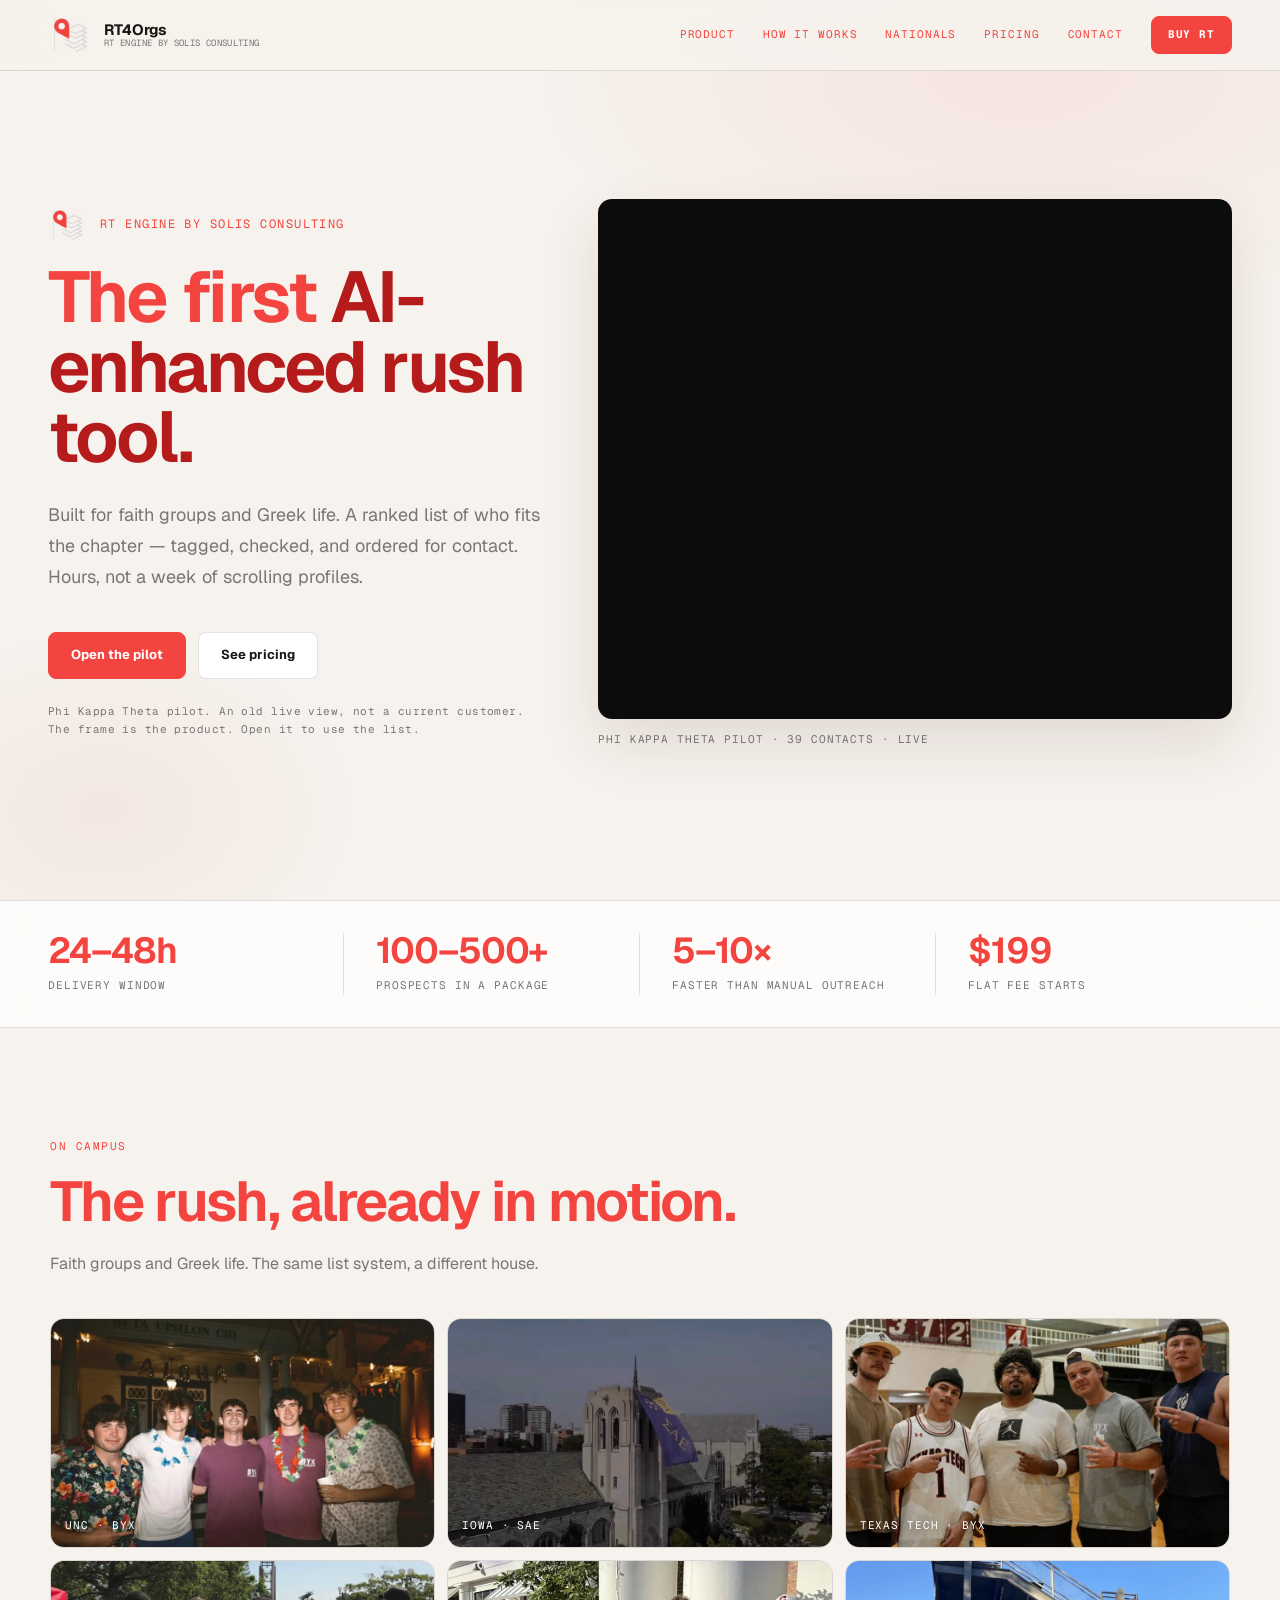
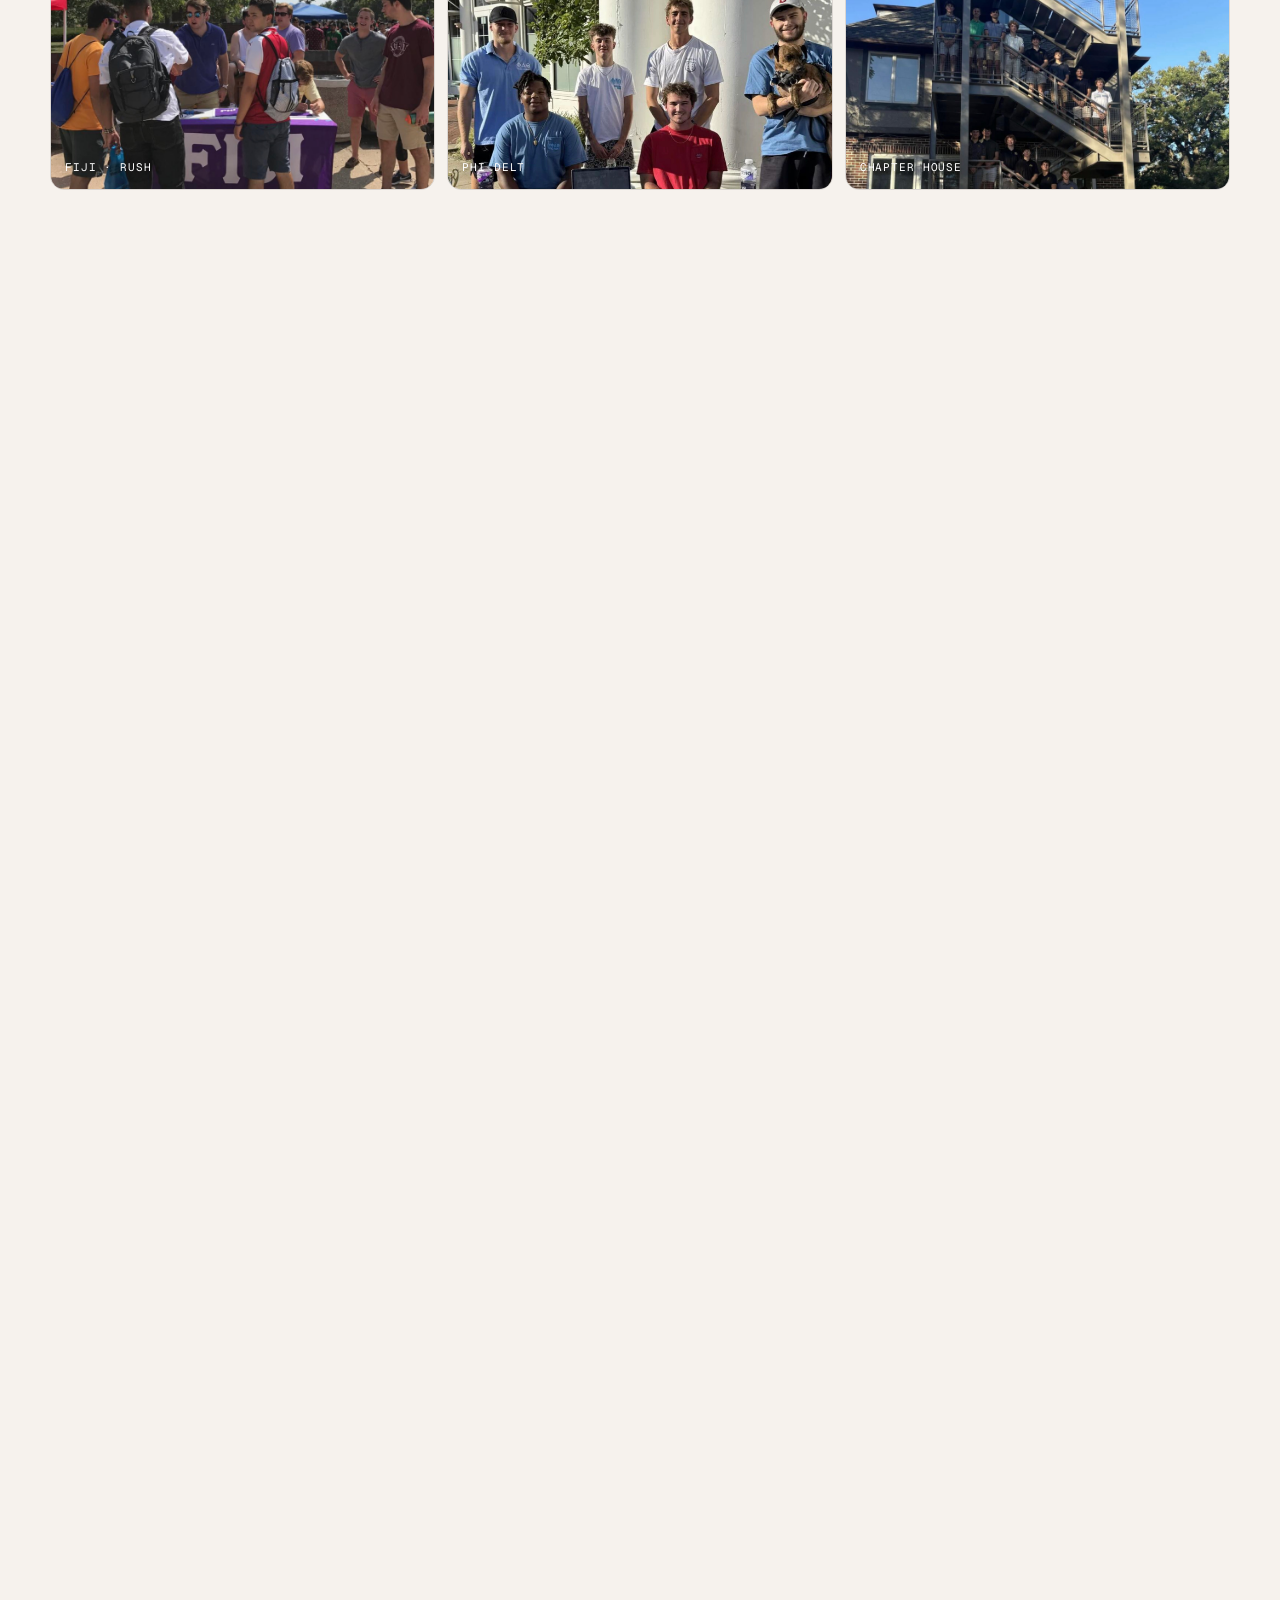
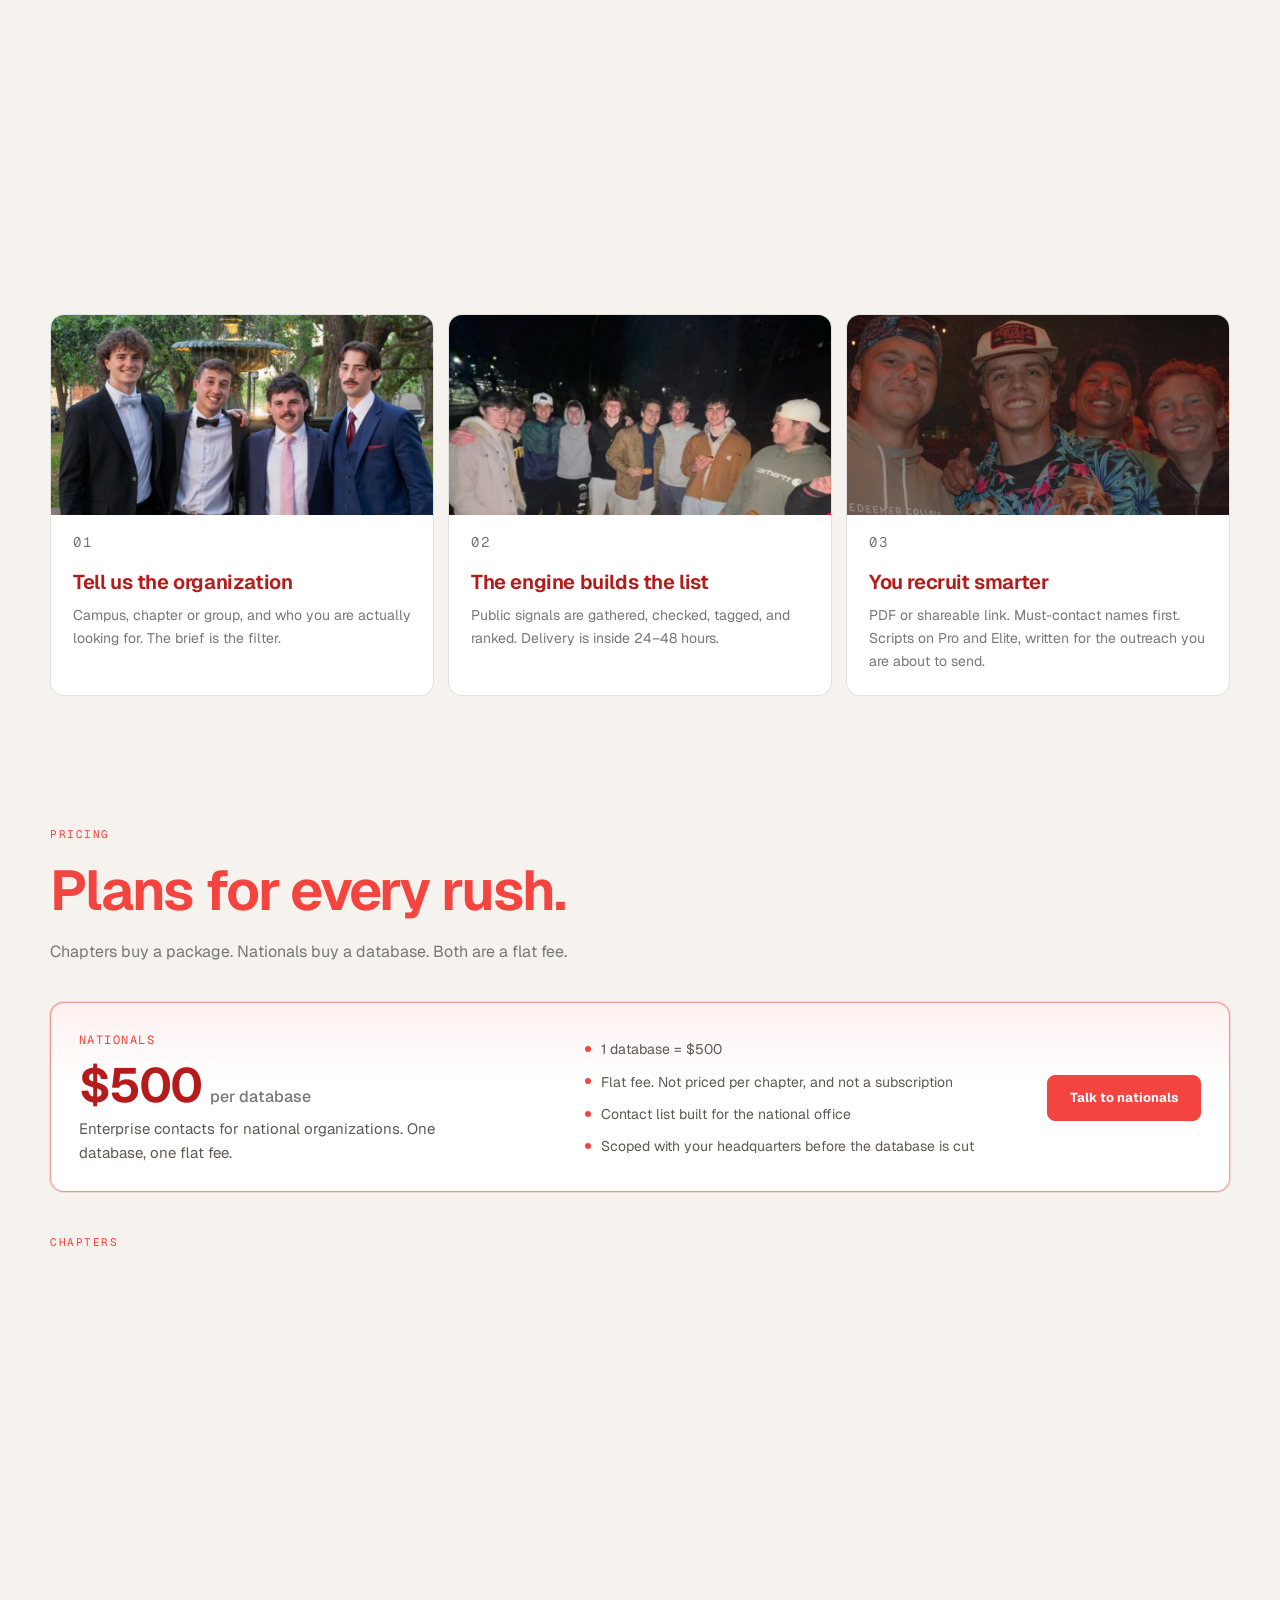
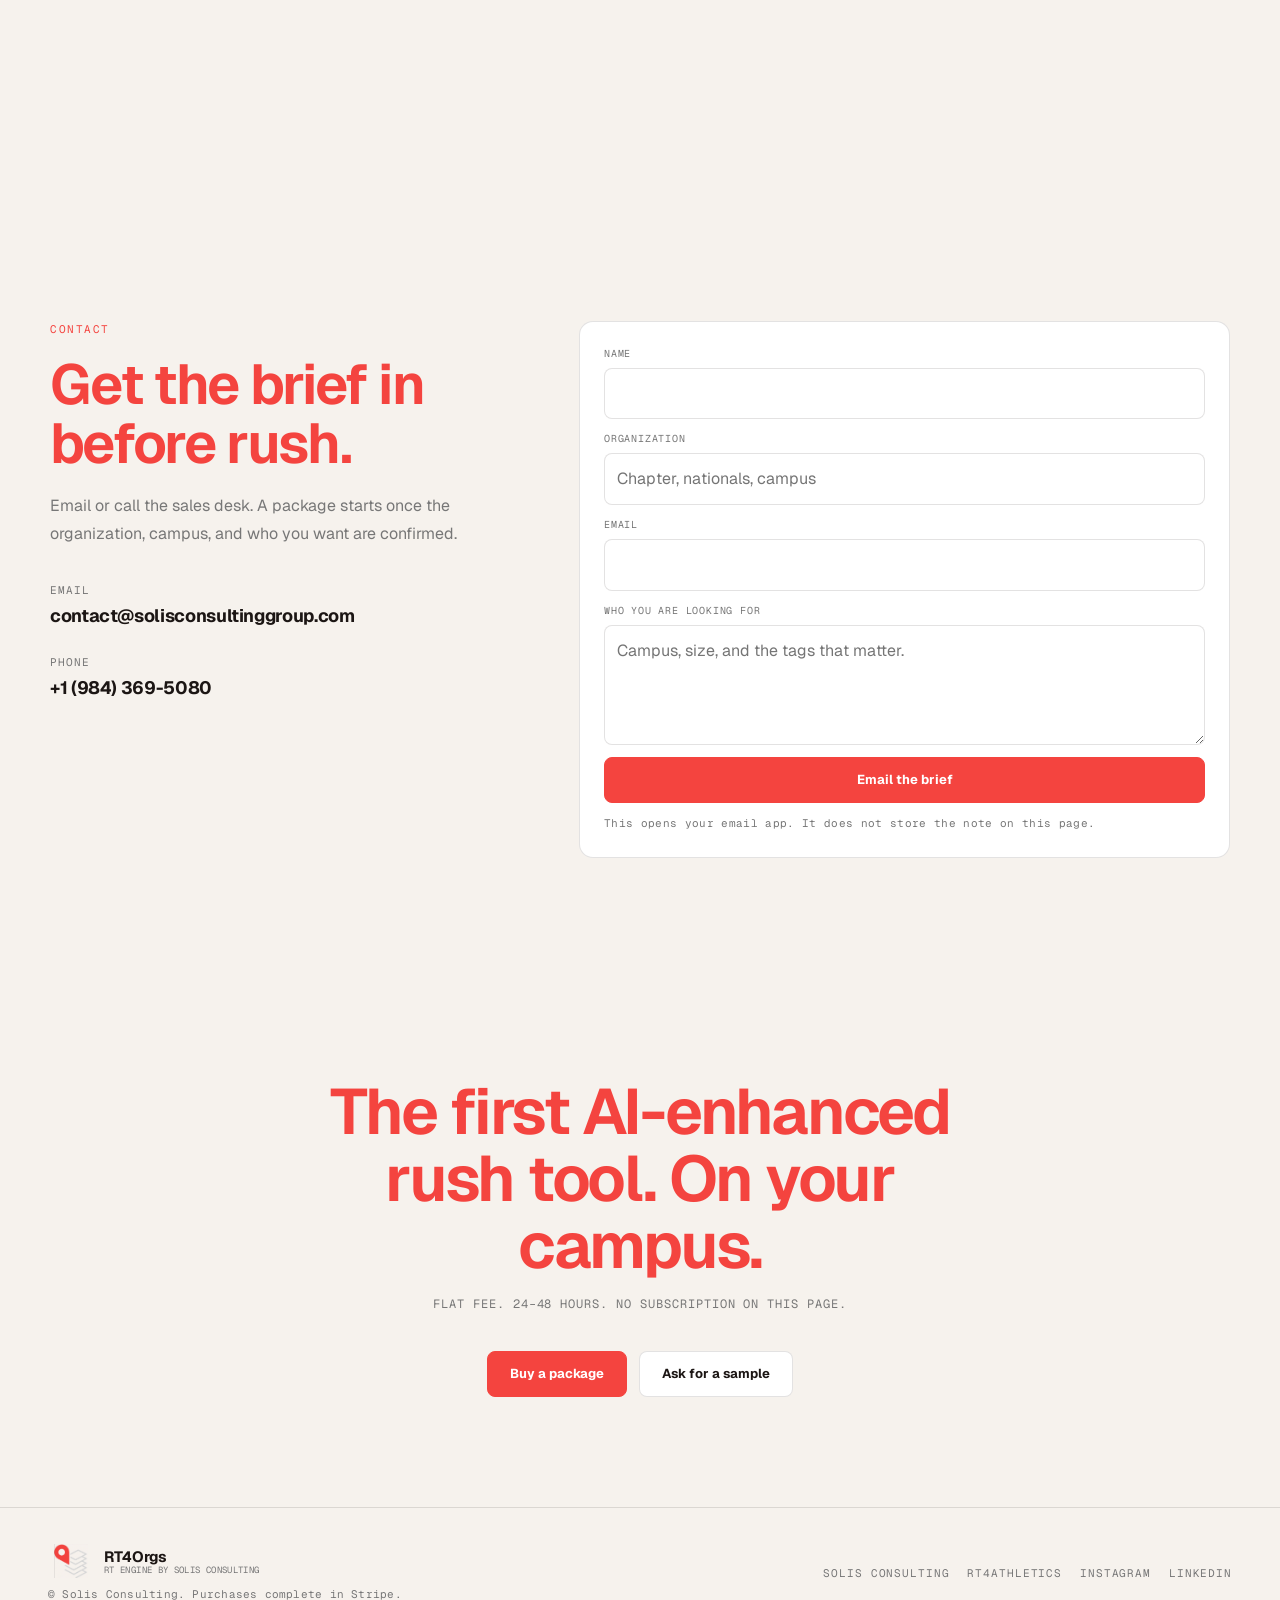
==== index.html @ 04241304 "Publish the RT4Orgs site for GitHub Pages." ====
<!DOCTYPE html>
<html lang="en">
<head>
  <meta charset="utf-8">
  <meta name="viewport" content="width=device-width, initial-scale=1">
  <title>RT4Orgs — The first AI-enhanced rush tool</title>
  <meta name="description" content="RT4Orgs is the first AI-enhanced rush tool. Ranked, tagged prospect lists for faith groups and Greek life, delivered in 24–48 hours.">
  <link rel="icon" href="assets/media/mark.jpg" type="image/jpeg">
  <link rel="preconnect" href="https://fonts.googleapis.com">
  <link rel="preconnect" href="https://fonts.gstatic.com" crossorigin>
  <link href="https://fonts.googleapis.com/css2?family=Geist:wght@400;500;600;700&family=Geist+Mono:wght@400;500;600&display=swap" rel="stylesheet">
  <link rel="stylesheet" href="assets/css/site.css">
</head>
<body>
  <nav class="site-nav">
    <a class="nav-brand" href="#top">
      <img class="nav-mark" src="assets/media/mark.jpg" alt="">
      <span class="nav-wordmark">
        <span class="nav-logo">RT4Orgs</span>
        <span class="nav-byline">RT Engine by Solis Consulting</span>
      </span>
    </a>
    <button class="nav-toggle" type="button" aria-expanded="false" aria-controls="nav-links">Menu</button>
    <div class="nav-links" id="nav-links">
      <a href="#product">Product</a>
      <a href="#how">How it works</a>
      <a href="#nationals">Nationals</a>
      <a href="#pricing">Pricing</a>
      <a href="#contact">Contact</a>
      <a class="nav-cta" href="#pricing">Buy RT</a>
    </div>
  </nav>

  <main id="top">
    <section id="hero">
      <div class="hero-grid">
        <div>
          <p class="hero-eyebrow">
            <img src="assets/media/mark.jpg" alt="">
            RT Engine by Solis Consulting
          </p>
          <h1 class="hero-headline">The first <em>AI-enhanced rush tool.</em></h1>
          <p class="hero-sub">Built for faith groups and Greek life. A ranked list of who fits the chapter — tagged, checked, and ordered for contact. Hours, not a week of scrolling profiles.</p>
          <div class="hero-actions">
            <a class="btn-primary" href="https://recruitecture-api-production.up.railway.app/phi-kappa-theta-pilot">Open the pilot</a>
            <a class="btn-ghost" href="#pricing">See pricing</a>
          </div>
          <p class="hero-note disclaimer">Phi Kappa Theta pilot. An old live view, not a current customer. The frame is the product. Open it to use the list.</p>
        </div>

        <div class="product-live">
          <div class="product-stage" id="product-stage">
            <iframe
              title="Phi Kappa Theta pilot, live product view"
              src="https://recruitecture-api-production.up.railway.app/phi-kappa-theta-pilot"
              loading="lazy"
              tabindex="-1"
            ></iframe>
          </div>
          <p class="product-live-caption">Phi Kappa Theta pilot · 39 contacts · live</p>
        </div>
      </div>
    </section>

    <section class="stats-bar" aria-label="Delivery">
      <div class="stat-item">
        <div class="stat-num">24–48h</div>
        <div class="stat-label">Delivery window</div>
      </div>
      <div class="stat-item">
        <div class="stat-num">100–500+</div>
        <div class="stat-label">Prospects in a package</div>
      </div>
      <div class="stat-item">
        <div class="stat-num">5–10×</div>
        <div class="stat-label">Faster than manual outreach</div>
      </div>
      <div class="stat-item">
        <div class="stat-num">$199</div>
        <div class="stat-label">Flat fee starts</div>
      </div>
    </section>

    <section class="band" id="campuses">
      <div class="band-inner">
        <p class="section-tag reveal">On campus</p>
        <h2 class="section-headline reveal">The rush, already in motion.</h2>
        <p class="section-body reveal">Faith groups and Greek life. The same list system, a different house.</p>
        <div class="photo-grid">
          <figure class="reveal">
            <img src="assets/media/unc-byx.jpg" alt="UNC Brothers Under Christ">
            <figcaption>UNC · BYX</figcaption>
          </figure>
          <figure class="reveal">
            <img src="assets/media/iowa-sae.jpg" alt="SAE flag above a chapter house">
            <figcaption>Iowa · SAE</figcaption>
          </figure>
          <figure class="reveal">
            <img src="assets/media/ttech-byx.jpg" alt="Texas Tech Brothers Under Christ">
            <figcaption>Texas Tech · BYX</figcaption>
          </figure>
          <figure class="reveal">
            <img src="assets/media/fiji-rush.jpg" alt="Fiji recruitment table">
            <figcaption>Fiji · rush</figcaption>
          </figure>
          <figure class="reveal">
            <img src="assets/media/phidelt.jpg" alt="Phi Delta Theta members outside the house">
            <figcaption>Phi Delt</figcaption>
          </figure>
          <figure class="reveal">
            <img src="assets/media/iowa-house.jpg" alt="Members on the chapter house stairs">
            <figcaption>Chapter house</figcaption>
          </figure>
        </div>
      </div>
    </section>

    <section class="band" id="product" style="padding-top:20px">
      <div class="band-inner">
        <p class="section-tag reveal">The list</p>
        <h2 class="section-headline reveal">A decision layer for recruitment.</h2>
        <p class="section-body reveal">RT4Orgs reads a campus the way recruitment actually works: who fits the group, which public signals are real, and who to contact first.</p>

        <div class="concept-grid">
          <article class="concept-card reveal">
            <p class="concept-kicker">01</p>
            <h3>Ranked queue</h3>
            <p>A top 10 must-contact list, ordered for the conversation — not an unsorted export of every name.</p>
          </article>
          <article class="concept-card reveal">
            <p class="concept-kicker">02</p>
            <h3>Tags recruitment uses</h3>
            <p>Faith, athlete, pre-med, influencer, and the interests you actually filter on. The tag is the job of the row.</p>
          </article>
          <article class="concept-card reveal">
            <p class="concept-kicker">03</p>
            <h3>Checked profiles</h3>
            <p>Open student data and public activity, structured and checked before it lands in the package. Verified profiles, not a raw export.</p>
          </article>
          <article class="concept-card reveal">
            <p class="concept-kicker">04</p>
            <h3>Shareable delivery</h3>
            <p>PDF or a link the recruitment team can pass around. The list leaves with the people who will use it.</p>
          </article>
          <article class="concept-card reveal">
            <p class="concept-kicker">05</p>
            <h3>What to say</h3>
            <p>Pro and Elite include outreach scripts next to the names, so the first message is written against the fit — not improvised.</p>
          </article>
          <article class="concept-card reveal">
            <p class="concept-kicker">06</p>
            <h3>Your campus, first</h3>
            <p>Elite adds a top 50 most likely to join and priority data access in your region when the pool is thin.</p>
          </article>
        </div>

        <div class="surface-grid">
          <div class="surface-copy reveal">
            <p class="section-tag">Faith groups</p>
            <h3>Who belongs in the room.</h3>
            <p>Ministry, service, and student faith groups recruit from the same crowded campus as everyone else. The list pulls the people whose public life already matches the group — belief, service, music, leadership — and puts them at the top.</p>
            <p>You still make the invitation. The engine removes the week of searching.</p>
          </div>
          <div class="concept-card reveal">
            <p class="concept-kicker">Package</p>
            <h3>Filtered before it is long.</h3>
            <p>100 or more students, tagged and cut to the interests you named. Christian, athlete, pre-med, influencer — the filters are the brief, not a column you ignore.</p>
          </div>
        </div>

        <div class="surface-grid reverse">
          <div class="surface-copy reveal">
            <p class="section-tag">Greek life</p>
            <h3>PNMs, ranked before rush week.</h3>
            <p>Chapters get a student intelligence package sized to the rush: 100–150, 150–250, or 250–500+ potential new members. The must-contact ten sit on top. Elite adds the top 50 most likely to join.</p>
            <p>Same engine as the rest of RT. A different home: the chapter, not the athletic department.</p>
          </div>
          <div class="concept-card reveal">
            <p class="concept-kicker">Already have names?</p>
            <h3>Bring a CSV.</h3>
            <p>If the chapter already has a list, Copilot can take the file — import, enrich, and move the team to the next action. New campuses start from a package instead.</p>
            <p style="margin-top:16px"><a class="action-contact" href="https://recruitecture-copilot.vercel.app/">Open Copilot</a></p>
          </div>
        </div>
      </div>
    </section>

    <section class="band" id="how" style="padding-top:0">
      <div class="band-inner">
        <p class="section-tag reveal">How a list gets built</p>
        <h2 class="section-headline reveal">Three steps. Then the queue.</h2>
        <p class="section-body reveal">Tell us the organization. The engine builds the list. You recruit from the names at the top.</p>
        <div class="steps">
          <article class="concept-card step-card reveal">
            <img src="assets/media/step-org.jpg" alt="Members dressed for a chapter event">
            <p class="step-num">01</p>
            <h3>Tell us the organization</h3>
            <p>Campus, chapter or group, and who you are actually looking for. The brief is the filter.</p>
          </article>
          <article class="concept-card step-card reveal">
            <img src="assets/media/iowa-bonfire.jpg" alt="Chapter members together at night">
            <p class="step-num">02</p>
            <h3>The engine builds the list</h3>
            <p>Public signals are gathered, checked, tagged, and ranked. Delivery is inside 24–48 hours.</p>
          </article>
          <article class="concept-card step-card reveal">
            <img src="assets/media/step-recruit.jpg" alt="Members out during recruitment">
            <p class="step-num">03</p>
            <h3>You recruit smarter</h3>
            <p>PDF or shareable link. Must-contact names first. Scripts on Pro and Elite, written for the outreach you are about to send.</p>
          </article>
        </div>
      </div>
    </section>

    <section class="band" id="pricing" style="padding-top:20px">
      <div class="band-inner">
        <p class="section-tag reveal">Pricing</p>
        <h2 class="section-headline reveal">Plans for every rush.</h2>
        <p class="section-body reveal">Chapters buy a package. Nationals buy a database. Both are a flat fee.</p>

        <article class="nationals-card reveal" id="nationals">
          <div>
            <p class="price-name">Nationals</p>
            <p class="price-amount">$500 <span>per database</span></p>
            <p class="nationals-lead">Enterprise contacts for national organizations. One database, one flat fee.</p>
          </div>
          <ul>
            <li>1 database = $500</li>
            <li>Flat fee. Not priced per chapter, and not a subscription</li>
            <li>Contact list built for the national office</li>
            <li>Scoped with your headquarters before the database is cut</li>
          </ul>
          <a class="btn-primary" href="mailto:contact@solisconsultinggroup.com?subject=Nationals%20%E2%80%94%201%20database">Talk to nationals</a>
        </article>

        <p class="section-tag reveal" style="margin-top:42px">Chapters</p>
        <div class="price-grid">
          <article class="price-card reveal">
            <p class="price-name">Basic</p>
            <p class="price-amount">$199</p>
            <ul>
              <li>Student intelligence package, 100–150 PNMs</li>
              <li>Top 10 must-contact list, AI-ranked</li>
              <li>Export as PDF or shareable link</li>
            </ul>
            <a class="btn-ghost" href="https://buy.stripe.com/6oU4gzeCnda39JM5EW0Ba0m">Buy Basic — $199</a>
          </article>
          <article class="price-card is-featured reveal">
            <p class="price-name">Pro</p>
            <p class="price-amount">$299</p>
            <ul>
              <li>Student intelligence package, 150–250 PNMs</li>
              <li>Top 10 must-contact list, AI-ranked</li>
              <li>PDF or shareable link</li>
              <li>Outreach messaging scripts</li>
            </ul>
            <a class="btn-primary" href="https://buy.stripe.com/8x214neCn3zt1dg2sK0Ba0n">Buy Pro — $299</a>
          </article>
          <article class="price-card reveal">
            <p class="price-name">Elite</p>
            <p class="price-amount">$499</p>
            <ul>
              <li>Maximum package, 250–500+ PNMs</li>
              <li>Custom top 50 most likely to join</li>
              <li>Priority data access in your region</li>
              <li>Everything in Pro</li>
            </ul>
            <a class="btn-ghost" href="https://buy.stripe.com/4gM00jcufda33lo6J00Ba0o">Buy Elite — $499</a>
          </article>
        </div>
      </div>
    </section>

    <section class="band" id="contact">
      <div class="band-inner contact-grid">
        <div class="reveal">
          <p class="section-tag">Contact</p>
          <h2 class="section-headline">Get the brief in before rush.</h2>
          <p class="section-body">Email or call the sales desk. A package starts once the organization, campus, and who you want are confirmed.</p>
          <div class="contact-list">
            <a href="mailto:contact@solisconsultinggroup.com">
              <span>Email</span>
              <strong>contact@solisconsultinggroup.com</strong>
            </a>
            <a href="tel:+19843695080">
              <span>Phone</span>
              <strong>+1 (984) 369-5080</strong>
            </a>
          </div>
        </div>
        <form class="contact-form reveal" id="contact-form">
          <label class="field">
            <span>Name</span>
            <input name="name" required autocomplete="name">
          </label>
          <label class="field">
            <span>Organization</span>
            <input name="org" required placeholder="Chapter, nationals, campus">
          </label>
          <label class="field">
            <span>Email</span>
            <input name="email" type="email" required autocomplete="email">
          </label>
          <label class="field">
            <span>Who you are looking for</span>
            <textarea name="message" required placeholder="Campus, size, and the tags that matter."></textarea>
          </label>
          <button class="btn-primary" type="submit">Email the brief</button>
          <p class="form-note">This opens your email app. It does not store the note on this page.</p>
        </form>
      </div>
    </section>

    <section class="band" id="cta">
      <div class="band-inner">
        <h2 class="cta-headline reveal">The first AI-enhanced rush tool. On your campus.</h2>
        <p class="cta-sub reveal">Flat fee. 24–48 hours. No subscription on this page.</p>
        <div class="cta-actions reveal">
          <a class="btn-primary" href="#pricing">Buy a package</a>
          <a class="btn-ghost" href="#contact">Ask for a sample</a>
        </div>
      </div>
    </section>
  </main>

  <footer class="site-footer">
    <div class="footer-left">
      <a class="footer-logo" href="#top">
        <img class="nav-mark" src="assets/media/mark.jpg" alt="">
        <span class="footer-wordmark">
          <span class="footer-logo-name">RT4Orgs</span>
          <span class="footer-byline">RT Engine by Solis Consulting</span>
        </span>
      </a>
      <p class="footer-legal">© Solis Consulting. Purchases complete in Stripe.</p>
    </div>
    <div class="footer-links">
      <a href="https://solisconsultinggroup.com/">Solis Consulting</a>
      <a href="https://rt4athletics.com/">RT4Athletics</a>
      <a href="https://www.instagram.com/solisconsulting/">Instagram</a>
      <a href="https://www.linkedin.com/company/solis-consulting-us/">LinkedIn</a>
    </div>
  </footer>

  <script src="assets/js/site.js"></script>
</body>
</html>
---- assets/css/site.css ----
:root {
  --font: "Geist", system-ui, sans-serif;
  --mono: "Geist Mono", ui-monospace, monospace;
  --bg: #f6f2ed;
  --panel: rgba(255, 255, 255, 0.72);
  --panel-data: #ffffff;
  --panel-solid: #ffffff;
  --border: rgba(28, 22, 20, 0.12);
  --border-strong: rgba(28, 22, 20, 0.22);
  --text: #5e5854;
  --bright: #1c1614;
  --muted: #777777;
  --accent: #f4443f;
  --accent-deep: #b51b1b;
  --accent-soft: rgba(244, 68, 63, 0.12);
  --radius: 14px;
  --glass-shell: blur(22px) saturate(1.4);
}

*,
*::before,
*::after {
  margin: 0;
  padding: 0;
  box-sizing: border-box;
}

html {
  scroll-behavior: smooth;
}

body {
  background: var(--bg);
  color: var(--text);
  font-family: var(--font);
  font-weight: 400;
  font-size: 16px;
  line-height: 1.6;
  overflow-x: hidden;
  min-height: 100%;
}

body::before {
  content: "";
  position: fixed;
  inset: 0;
  z-index: -1;
  pointer-events: none;
  background:
    radial-gradient(ellipse 70% 50% at 80% 8%, rgba(244, 68, 63, 0.08) 0%, transparent 55%),
    radial-gradient(ellipse 40% 40% at 8% 90%, rgba(181, 27, 27, 0.05) 0%, transparent 50%),
    var(--bg);
}

img {
  max-width: 100%;
  display: block;
}

a {
  color: inherit;
}

button,
input,
textarea {
  font: inherit;
}

nav.site-nav {
  position: fixed;
  top: 0;
  left: 0;
  right: 0;
  z-index: 100;
  display: flex;
  align-items: center;
  justify-content: space-between;
  padding: 16px 48px;
  border-bottom: 1px solid var(--border);
  background: rgba(246, 242, 237, 0.9);
  backdrop-filter: var(--glass-shell);
}

.nav-brand {
  display: flex;
  align-items: center;
  gap: 10px;
  text-decoration: none;
  min-width: 0;
}

.nav-mark {
  width: 46px;
  height: 34px;
  flex: 0 0 46px;
  object-fit: contain;
}

.nav-wordmark,
.footer-wordmark {
  display: flex;
  flex-direction: column;
  line-height: 1.15;
}

.nav-logo,
.footer-logo-name {
  font-size: 15px;
  font-weight: 700;
  letter-spacing: -0.02em;
  color: var(--bright);
}

.nav-byline,
.footer-byline {
  font-family: var(--mono);
  font-size: 9px;
  letter-spacing: 0.04em;
  text-transform: uppercase;
  color: var(--muted);
  white-space: nowrap;
}

.nav-links {
  display: flex;
  gap: 28px;
  align-items: center;
}

.nav-links a {
  font-family: var(--mono);
  font-size: 11px;
  letter-spacing: 0.08em;
  text-transform: uppercase;
  color: var(--accent);
  text-decoration: none;
  transition: color 0.2s;
}

.nav-links a:hover,
.nav-links a[aria-current="true"] {
  color: var(--accent-deep);
}

.nav-links a.nav-cta,
.nav-links a.nav-cta:hover {
  color: #ffffff;
}

.nav-cta,
.btn-primary,
.btn-ghost {
  font-family: var(--font);
  font-size: 13px;
  font-weight: 700;
  text-decoration: none;
  display: inline-block;
  border-radius: 8px;
  transition: background 0.2s, border-color 0.2s, color 0.2s;
  cursor: pointer;
}

.nav-cta,
.btn-primary {
  color: #ffffff;
  background: var(--accent);
  border: 1px solid var(--accent);
  box-shadow: none;
  padding: 9px 16px;
}

.btn-primary {
  padding: 12px 22px;
}

.nav-cta:hover,
.btn-primary:hover {
  background: #e23b36;
}

.btn-ghost {
  color: var(--bright);
  background: #ffffff;
  border: 1px solid var(--border);
  padding: 12px 22px;
}

.btn-ghost:hover {
  border-color: var(--border-strong);
  color: var(--bright);
}

.nav-toggle {
  display: none;
  background: transparent;
  border: 1px solid var(--border);
  color: var(--bright);
  font-family: var(--mono);
  font-size: 10px;
  letter-spacing: 0.08em;
  text-transform: uppercase;
  padding: 8px 12px;
  border-radius: 8px;
  cursor: pointer;
}

.section-tag {
  font-family: var(--mono);
  font-size: 11px;
  letter-spacing: 0.14em;
  text-transform: uppercase;
  color: var(--accent);
  margin-bottom: 18px;
}

.section-headline {
  font-size: clamp(36px, 5vw, 56px);
  font-weight: 650;
  line-height: 1.05;
  letter-spacing: -0.03em;
  color: var(--accent);
  margin-bottom: 18px;
  max-width: 720px;
}

.section-body {
  font-size: 16px;
  color: var(--muted);
  line-height: 1.75;
  max-width: 560px;
}

.disclaimer {
  font-family: var(--mono);
  font-size: 11px;
  letter-spacing: 0.04em;
  color: var(--muted);
  line-height: 1.6;
}

#hero {
  min-height: 100vh;
  display: flex;
  align-items: center;
  padding: 120px 48px 72px;
  position: relative;
  overflow: hidden;
}

.hero-grid {
  display: grid;
  grid-template-columns: minmax(280px, 0.92fr) minmax(340px, 1.18fr);
  gap: 56px;
  align-items: center;
  width: 100%;
  max-width: 1280px;
  margin: 0 auto;
}

.hero-eyebrow {
  display: flex;
  align-items: center;
  gap: 12px;
  font-family: var(--mono);
  font-size: 12px;
  letter-spacing: 0.12em;
  text-transform: uppercase;
  color: var(--accent);
  margin-bottom: 22px;
}

.hero-eyebrow img {
  width: 40px;
  height: 30px;
  object-fit: contain;
}

.hero-headline {
  font-size: clamp(46px, 5.6vw, 76px);
  font-weight: 650;
  line-height: 0.98;
  letter-spacing: -0.035em;
  color: var(--accent);
}

.hero-headline em {
  font-style: normal;
  color: var(--accent-deep);
}

.hero-sub {
  font-size: 18px;
  color: var(--muted);
  max-width: 520px;
  margin-top: 28px;
  line-height: 1.7;
}

.hero-actions {
  display: flex;
  gap: 12px;
  align-items: center;
  flex-wrap: wrap;
  margin-top: 40px;
}

.hero-note {
  margin-top: 24px;
  max-width: 520px;
}

.product-live {
  min-width: 0;
}

.product-stage {
  position: relative;
  height: 520px;
  overflow: hidden;
  border-radius: var(--radius);
  border: 1px solid var(--border);
  background: #0c0c0c;
  box-shadow: 0 24px 60px rgba(80, 40, 30, 0.12);
}

.product-stage iframe {
  position: absolute;
  top: 0;
  left: 0;
  width: 1280px;
  height: 980px;
  border: 0;
  background: #0c0c0c;
  transform-origin: 0 0;
  pointer-events: none;
}

.product-live-caption {
  margin-top: 12px;
  font-family: var(--mono);
  font-size: 11px;
  letter-spacing: 0.08em;
  text-transform: uppercase;
  color: var(--muted);
}

.hero-carousel-frame {
  position: relative;
  width: 100%;
  min-height: 420px;
  background: var(--panel-data);
  border: 1px solid var(--border);
  border-radius: var(--radius);
  overflow: hidden;
  backdrop-filter: blur(12px) saturate(1.2);
  box-shadow: 0 24px 60px rgba(80, 40, 30, 0.08);
}

.hero-carousel-slide {
  position: absolute;
  inset: 0;
  opacity: 0;
  transition: opacity 0.55s ease;
  pointer-events: none;
  display: flex;
  flex-direction: column;
}

.hero-carousel-slide.is-active {
  opacity: 1;
  z-index: 1;
  pointer-events: auto;
}

.hero-carousel-slide img {
  position: absolute;
  inset: 0;
  width: 100%;
  height: 100%;
  object-fit: cover;
}

.hero-carousel-caption {
  margin-top: auto;
  padding: 12px 16px;
  font-family: var(--mono);
  font-size: 11px;
  letter-spacing: 0.06em;
  text-transform: uppercase;
  position: absolute;
  left: 0;
  right: 0;
  bottom: 0;
  z-index: 1;
  margin: 0;
  color: #ffffff;
  background: linear-gradient(180deg, transparent, rgba(28, 16, 12, 0.78));
}

.hero-carousel-dots {
  display: flex;
  justify-content: center;
  gap: 8px;
  margin-top: 14px;
}

.hero-carousel-dots button {
  width: 7px;
  height: 7px;
  padding: 0;
  border: 0;
  border-radius: 999px;
  background: rgba(28, 22, 20, 0.18);
  cursor: pointer;
}

.hero-carousel-dots button.is-active {
  width: 22px;
  background: var(--accent);
}

.list-chrome {
  display: flex;
  align-items: center;
  justify-content: space-between;
  gap: 12px;
  padding: 14px 16px;
  border-bottom: 1px solid var(--border);
}

.list-chrome-title {
  display: flex;
  flex-direction: column;
  gap: 2px;
}

.list-chrome-title strong {
  color: var(--bright);
  font-size: 13px;
  letter-spacing: -0.02em;
}

.list-chrome-title span,
.list-meta {
  font-family: var(--mono);
  font-size: 10px;
  letter-spacing: 0.08em;
  text-transform: uppercase;
  color: var(--muted);
}

.pill {
  font-family: var(--mono);
  font-size: 10px;
  letter-spacing: 0.08em;
  text-transform: uppercase;
  color: var(--accent);
  border: 1px solid rgba(244, 68, 63, 0.35);
  background: var(--accent-soft);
  border-radius: 999px;
  padding: 4px 8px;
}

.prospect-table {
  width: 100%;
  border-collapse: collapse;
}

.prospect-table th {
  text-align: left;
  font-family: var(--mono);
  font-size: 10px;
  letter-spacing: 0.08em;
  text-transform: uppercase;
  color: var(--muted);
  font-weight: 500;
  padding: 10px 16px;
  border-bottom: 1px solid var(--border);
}

.prospect-table td {
  padding: 11px 16px;
  border-bottom: 1px solid rgba(28, 22, 20, 0.08);
  font-size: 13px;
  color: var(--text);
  vertical-align: middle;
}

.prospect-table tr:last-child td {
  border-bottom: 0;
}

.name-cell {
  color: var(--bright);
  font-weight: 600;
}

.tags {
  display: flex;
  flex-wrap: wrap;
  gap: 6px;
}

.tag {
  font-family: var(--mono);
  font-size: 10px;
  letter-spacing: 0.04em;
  text-transform: uppercase;
  color: var(--text);
  background: #f6f2ed;
  border: 1px solid var(--border);
  border-radius: 999px;
  padding: 2px 7px;
}

.fit {
  display: flex;
  align-items: center;
  gap: 8px;
  min-width: 92px;
}

.fit-bar {
  width: 54px;
  height: 4px;
  border-radius: 99px;
  background: rgba(28, 22, 20, 0.1);
  overflow: hidden;
}

.fit-bar span {
  display: block;
  height: 100%;
  background: var(--accent);
}

.action-contact {
  color: var(--accent);
  font-family: var(--mono);
  font-size: 10px;
  letter-spacing: 0.08em;
  text-transform: uppercase;
}

.action-review {
  color: var(--muted);
  font-family: var(--mono);
  font-size: 10px;
  letter-spacing: 0.08em;
  text-transform: uppercase;
}

.filter-layout {
  display: grid;
  grid-template-columns: 148px 1fr;
  min-height: 0;
  flex: 1;
}

.filter-side {
  border-right: 1px solid var(--border);
  padding: 14px 12px;
  display: flex;
  flex-direction: column;
  gap: 8px;
}

.filter-side p {
  font-family: var(--mono);
  font-size: 10px;
  letter-spacing: 0.1em;
  text-transform: uppercase;
  color: var(--muted);
  margin-bottom: 4px;
}

.filter-side button {
  text-align: left;
  background: transparent;
  border: 1px solid transparent;
  color: var(--text);
  border-radius: 8px;
  padding: 7px 8px;
  font-size: 13px;
  cursor: default;
}

.filter-side button.is-on {
  border-color: rgba(244, 68, 63, 0.45);
  background: var(--accent-soft);
  color: var(--bright);
}

.queue-list {
  padding: 8px 0 48px;
}

.queue-row {
  display: grid;
  grid-template-columns: 28px 1fr auto;
  gap: 10px;
  align-items: center;
  padding: 10px 16px;
  border-bottom: 1px solid rgba(28, 22, 20, 0.08);
}

.queue-rank {
  font-family: var(--mono);
  font-size: 11px;
  color: var(--accent);
}

.queue-row strong {
  display: block;
  color: var(--bright);
  font-size: 13px;
  font-weight: 600;
}

.queue-row span {
  font-size: 12px;
  color: var(--muted);
}

.stats-bar {
  border-top: 1px solid var(--border);
  border-bottom: 1px solid var(--border);
  background: var(--panel);
  backdrop-filter: blur(16px) saturate(1.3);
  padding: 32px 48px;
  display: grid;
  grid-template-columns: repeat(4, 1fr);
}

.stat-item {
  padding: 0 32px;
  border-right: 1px solid var(--border);
}

.stat-item:first-child {
  padding-left: 0;
}

.stat-item:last-child {
  border-right: none;
}

.stat-num {
  font-size: 36px;
  font-weight: 650;
  color: var(--accent);
  letter-spacing: -0.03em;
  line-height: 1;
}

.stat-label {
  font-family: var(--mono);
  font-size: 11px;
  letter-spacing: 0.08em;
  text-transform: uppercase;
  color: var(--muted);
  margin-top: 8px;
}

.band {
  padding: 110px 48px;
}

.band-inner {
  max-width: 1180px;
  margin: 0 auto;
}

.concept-grid,
.surface-grid,
.steps,
.price-grid,
.contact-grid {
  display: grid;
  gap: 14px;
  margin-top: 48px;
}

.concept-grid {
  grid-template-columns: repeat(3, 1fr);
}

.surface-grid {
  grid-template-columns: 1.15fr 0.85fr;
  gap: 48px;
  align-items: center;
  margin-top: 64px;
}

.surface-grid + .surface-grid {
  margin-top: 88px;
}

.surface-grid.reverse {
  grid-template-columns: 0.85fr 1.15fr;
}

.surface-grid.reverse .surface-copy {
  order: 2;
}

.concept-card {
  background: var(--panel-data);
  border: 1px solid var(--border);
  border-radius: var(--radius);
  padding: 28px 26px;
  backdrop-filter: blur(12px) saturate(1.2);
}

.concept-kicker {
  font-family: var(--mono);
  font-size: 11px;
  letter-spacing: 0.1em;
  text-transform: uppercase;
  color: var(--accent);
  margin-bottom: 12px;
}

.concept-card h3,
.surface-copy h3 {
  font-weight: 650;
  letter-spacing: -0.02em;
  color: var(--bright);
  line-height: 1.2;
}

.concept-card h3 {
  font-size: 20px;
  margin-bottom: 10px;
  color: var(--accent-deep);
}

.concept-card p,
.surface-copy p {
  font-size: 14px;
  color: var(--muted);
  line-height: 1.65;
}

.surface-copy h3 {
  font-size: 32px;
  letter-spacing: -0.03em;
  margin: 8px 0 14px;
  color: var(--accent);
}

.surface-copy p + p {
  margin-top: 12px;
}

.steps {
  grid-template-columns: repeat(3, 1fr);
  gap: 14px;
}

.step-card {
  padding: 0 0 22px;
  overflow: hidden;
}

.step-card img {
  width: 100%;
  height: 200px;
  object-fit: cover;
  object-position: center 20%;
  margin-bottom: 16px;
}

.step-card .step-num,
.step-card h3,
.step-card p:last-child {
  padding-left: 22px;
  padding-right: 22px;
}

.photo-grid {
  display: grid;
  grid-template-columns: repeat(3, 1fr);
  grid-auto-rows: 230px;
  gap: 12px;
  margin-top: 40px;
}

.photo-grid figure {
  position: relative;
  margin: 0;
  border-radius: var(--radius);
  overflow: hidden;
  border: 1px solid var(--border);
}

.photo-grid img {
  width: 100%;
  height: 100%;
  object-fit: cover;
}

.photo-grid figcaption {
  position: absolute;
  left: 14px;
  bottom: 12px;
  font-family: var(--mono);
  font-size: 11px;
  letter-spacing: 0.08em;
  text-transform: uppercase;
  color: #ffffff;
  text-shadow: 0 1px 10px rgba(0, 0, 0, 0.55);
}

.step-num {
  font-family: var(--mono);
  font-size: 12px;
  letter-spacing: 0.12em;
  color: var(--accent);
  margin-bottom: 16px;
}

.price-grid {
  grid-template-columns: repeat(3, 1fr);
  align-items: stretch;
}

.nationals-card {
  margin-top: 36px;
  display: grid;
  grid-template-columns: 1.1fr 1fr auto;
  gap: 28px;
  align-items: center;
  background:
    linear-gradient(180deg, rgba(244, 68, 63, 0.08), transparent 42%),
    #ffffff;
  border: 1px solid rgba(244, 68, 63, 0.55);
  box-shadow: 0 0 0 1px rgba(244, 68, 63, 0.16);
  border-radius: var(--radius);
  padding: 28px 28px 26px;
}

.nationals-lead {
  color: var(--text);
  font-size: 15px;
  line-height: 1.6;
  max-width: 420px;
  margin-top: 8px;
}

.nationals-card ul {
  list-style: none;
  display: flex;
  flex-direction: column;
  gap: 10px;
}

.nationals-card li {
  font-size: 14px;
  color: var(--text);
  padding-left: 16px;
  position: relative;
}

.nationals-card li::before {
  content: "";
  width: 6px;
  height: 6px;
  border-radius: 99px;
  background: var(--accent);
  position: absolute;
  left: 0;
  top: 0.55em;
}

.nationals-card .btn-primary {
  text-align: center;
  white-space: nowrap;
}

.price-card {
  background: var(--panel-data);
  border: 1px solid var(--border);
  border-radius: var(--radius);
  padding: 28px 26px 24px;
  display: flex;
  flex-direction: column;
  min-height: 100%;
}

.price-card.is-featured {
  border-color: rgba(244, 68, 63, 0.55);
  box-shadow: 0 0 0 1px rgba(244, 68, 63, 0.16);
  background:
    linear-gradient(180deg, rgba(244, 68, 63, 0.08), transparent 32%),
    var(--panel-data);
}

.price-name {
  font-family: var(--mono);
  font-size: 12px;
  letter-spacing: 0.12em;
  text-transform: uppercase;
  color: var(--accent);
}

.price-amount {
  font-size: 48px;
  font-weight: 650;
  letter-spacing: -0.04em;
  color: var(--accent-deep);
  margin: 10px 0 6px;
  line-height: 1;
}

.price-amount span {
  font-size: 16px;
  letter-spacing: 0;
  color: var(--muted);
  font-weight: 500;
}

.price-card ul {
  list-style: none;
  margin: 22px 0 28px;
  display: flex;
  flex-direction: column;
  gap: 10px;
  flex: 1;
}

.price-card li {
  font-size: 14px;
  color: var(--text);
  padding-left: 16px;
  position: relative;
}

.price-card li::before {
  content: "";
  width: 6px;
  height: 6px;
  border-radius: 99px;
  background: var(--accent);
  position: absolute;
  left: 0;
  top: 0.55em;
}

.price-card .btn-primary,
.price-card .btn-ghost {
  text-align: center;
}

.contact-grid {
  grid-template-columns: 0.85fr 1.15fr;
  gap: 48px;
  align-items: start;
}

.contact-list {
  margin-top: 28px;
  display: flex;
  flex-direction: column;
  gap: 18px;
}

.contact-list a {
  text-decoration: none;
}

.contact-list strong {
  display: block;
  color: var(--bright);
  font-size: 18px;
  letter-spacing: -0.02em;
}

.contact-list span {
  font-family: var(--mono);
  font-size: 11px;
  letter-spacing: 0.08em;
  text-transform: uppercase;
  color: var(--muted);
}

.contact-form {
  background: var(--panel-data);
  border: 1px solid var(--border);
  border-radius: var(--radius);
  padding: 24px;
  display: grid;
  gap: 12px;
}

.field {
  display: flex;
  flex-direction: column;
  gap: 6px;
}

.field span {
  font-family: var(--mono);
  font-size: 10px;
  letter-spacing: 0.08em;
  text-transform: uppercase;
  color: var(--muted);
}

.field input,
.field textarea {
  background: #ffffff;
  border: 1px solid var(--border);
  border-radius: 8px;
  color: var(--bright);
  padding: 12px 12px;
  outline: none;
}

.field textarea {
  min-height: 120px;
  resize: vertical;
}

.field input:focus,
.field textarea:focus {
  border-color: rgba(244, 68, 63, 0.7);
}

.form-note {
  font-family: var(--mono);
  font-size: 11px;
  color: var(--muted);
  letter-spacing: 0.03em;
  min-height: 1.4em;
}

#cta {
  text-align: center;
}

.cta-headline {
  font-size: clamp(40px, 6vw, 64px);
  font-weight: 650;
  line-height: 1.05;
  letter-spacing: -0.035em;
  color: var(--accent);
  max-width: 740px;
  margin: 0 auto 16px;
}

.cta-sub {
  font-family: var(--mono);
  font-size: 12px;
  letter-spacing: 0.08em;
  text-transform: uppercase;
  color: var(--muted);
  margin-bottom: 36px;
}

.cta-actions {
  display: flex;
  gap: 12px;
  align-items: center;
  justify-content: center;
  flex-wrap: wrap;
}

footer.site-footer {
  border-top: 1px solid var(--border);
  background: rgba(246, 242, 237, 0.94);
  backdrop-filter: var(--glass-shell);
  padding: 36px 48px;
  display: flex;
  align-items: center;
  justify-content: space-between;
  gap: 24px;
}

.footer-left {
  display: flex;
  flex-direction: column;
  gap: 8px;
}

.footer-logo {
  display: flex;
  align-items: center;
  gap: 10px;
  text-decoration: none;
}

.footer-links {
  display: flex;
  gap: 18px;
  align-items: center;
}

.footer-links a,
.footer-legal {
  font-family: var(--mono);
  font-size: 11px;
  letter-spacing: 0.08em;
  text-transform: uppercase;
  color: var(--muted);
  text-decoration: none;
}

.footer-links a:hover {
  color: var(--bright);
}

.footer-legal {
  text-transform: none;
  letter-spacing: 0.02em;
  font-size: 11px;
}

.reveal {
  opacity: 0;
  transform: translateY(18px);
  transition: opacity 0.6s ease, transform 0.6s ease;
}

.reveal.visible {
  opacity: 1;
  transform: none;
}

@media (max-width: 900px) {
  nav.site-nav {
    padding: 14px 20px;
  }

  .nav-toggle {
    display: block;
  }

  .nav-links {
    display: none;
    position: absolute;
    top: 100%;
    left: 0;
    right: 0;
    flex-direction: column;
    align-items: flex-start;
    gap: 16px;
    padding: 18px 20px 24px;
    background: rgba(246, 242, 237, 0.98);
    border-bottom: 1px solid var(--border);
  }

  .nav-links.is-open {
    display: flex;
  }

  #hero,
  .band,
  .stats-bar,
  footer.site-footer {
    padding-left: 20px;
    padding-right: 20px;
  }

  .hero-grid,
  .concept-grid,
  .surface-grid,
  .surface-grid.reverse,
  .steps,
  .price-grid,
  .contact-grid,
  .stats-bar,
  .filter-layout {
    grid-template-columns: 1fr;
  }

  .surface-grid.reverse .surface-copy {
    order: 0;
  }

  .stats-bar {
    gap: 22px 0;
    padding-top: 24px;
    padding-bottom: 24px;
  }

  .stat-item {
    padding: 0;
    border-right: none;
  }

  .filter-side {
    border-right: 0;
    border-bottom: 1px solid var(--border);
    flex-direction: row;
    flex-wrap: wrap;
  }

  .photo-grid,
  .steps,
  .nationals-card {
    grid-template-columns: 1fr;
    grid-auto-rows: 220px;
  }

  .nationals-card {
    grid-auto-rows: auto;
  }

  .steps {
    grid-auto-rows: auto;
  }

  .hero-carousel-frame {
    min-height: 460px;
  }

  footer.site-footer {
    flex-direction: column;
    align-items: flex-start;
  }
}

@media (prefers-reduced-motion: reduce) {
  html {
    scroll-behavior: auto;
  }

  .reveal {
    opacity: 1;
    transform: none;
    transition: none;
  }
}
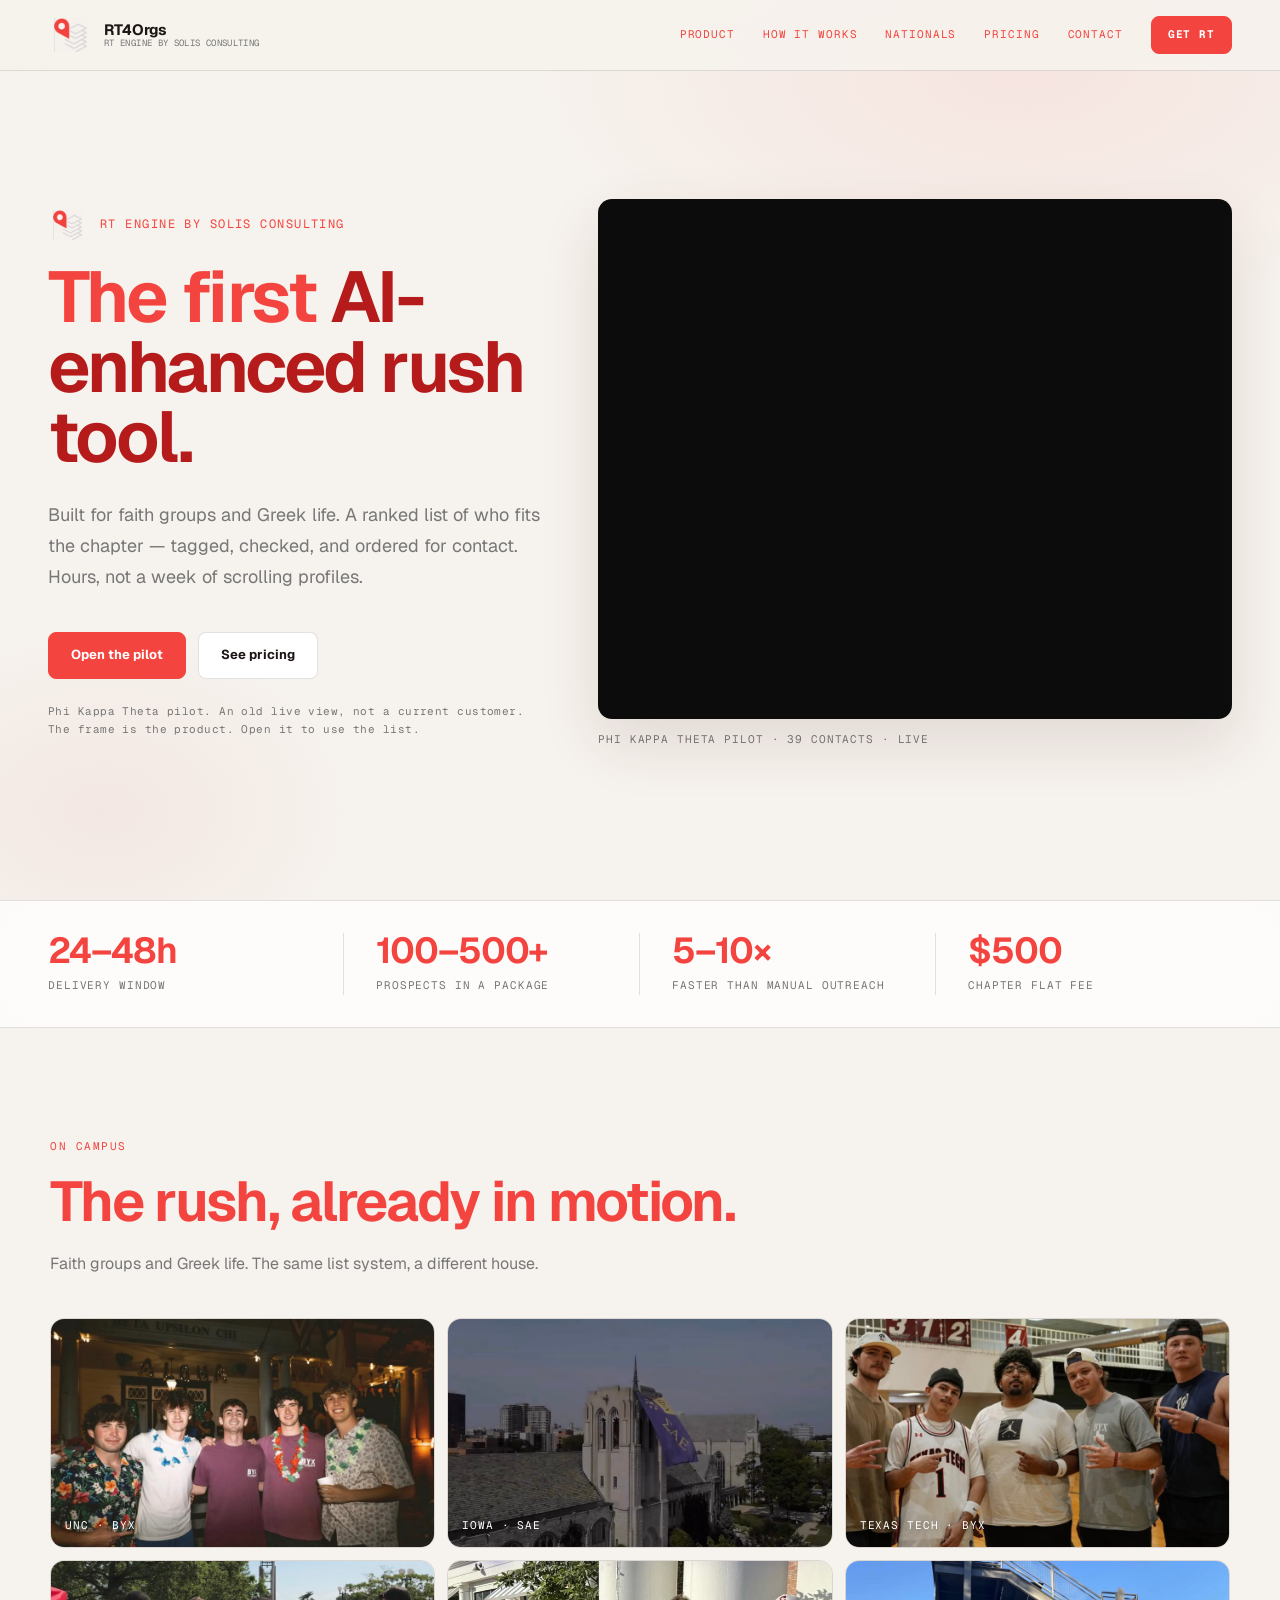
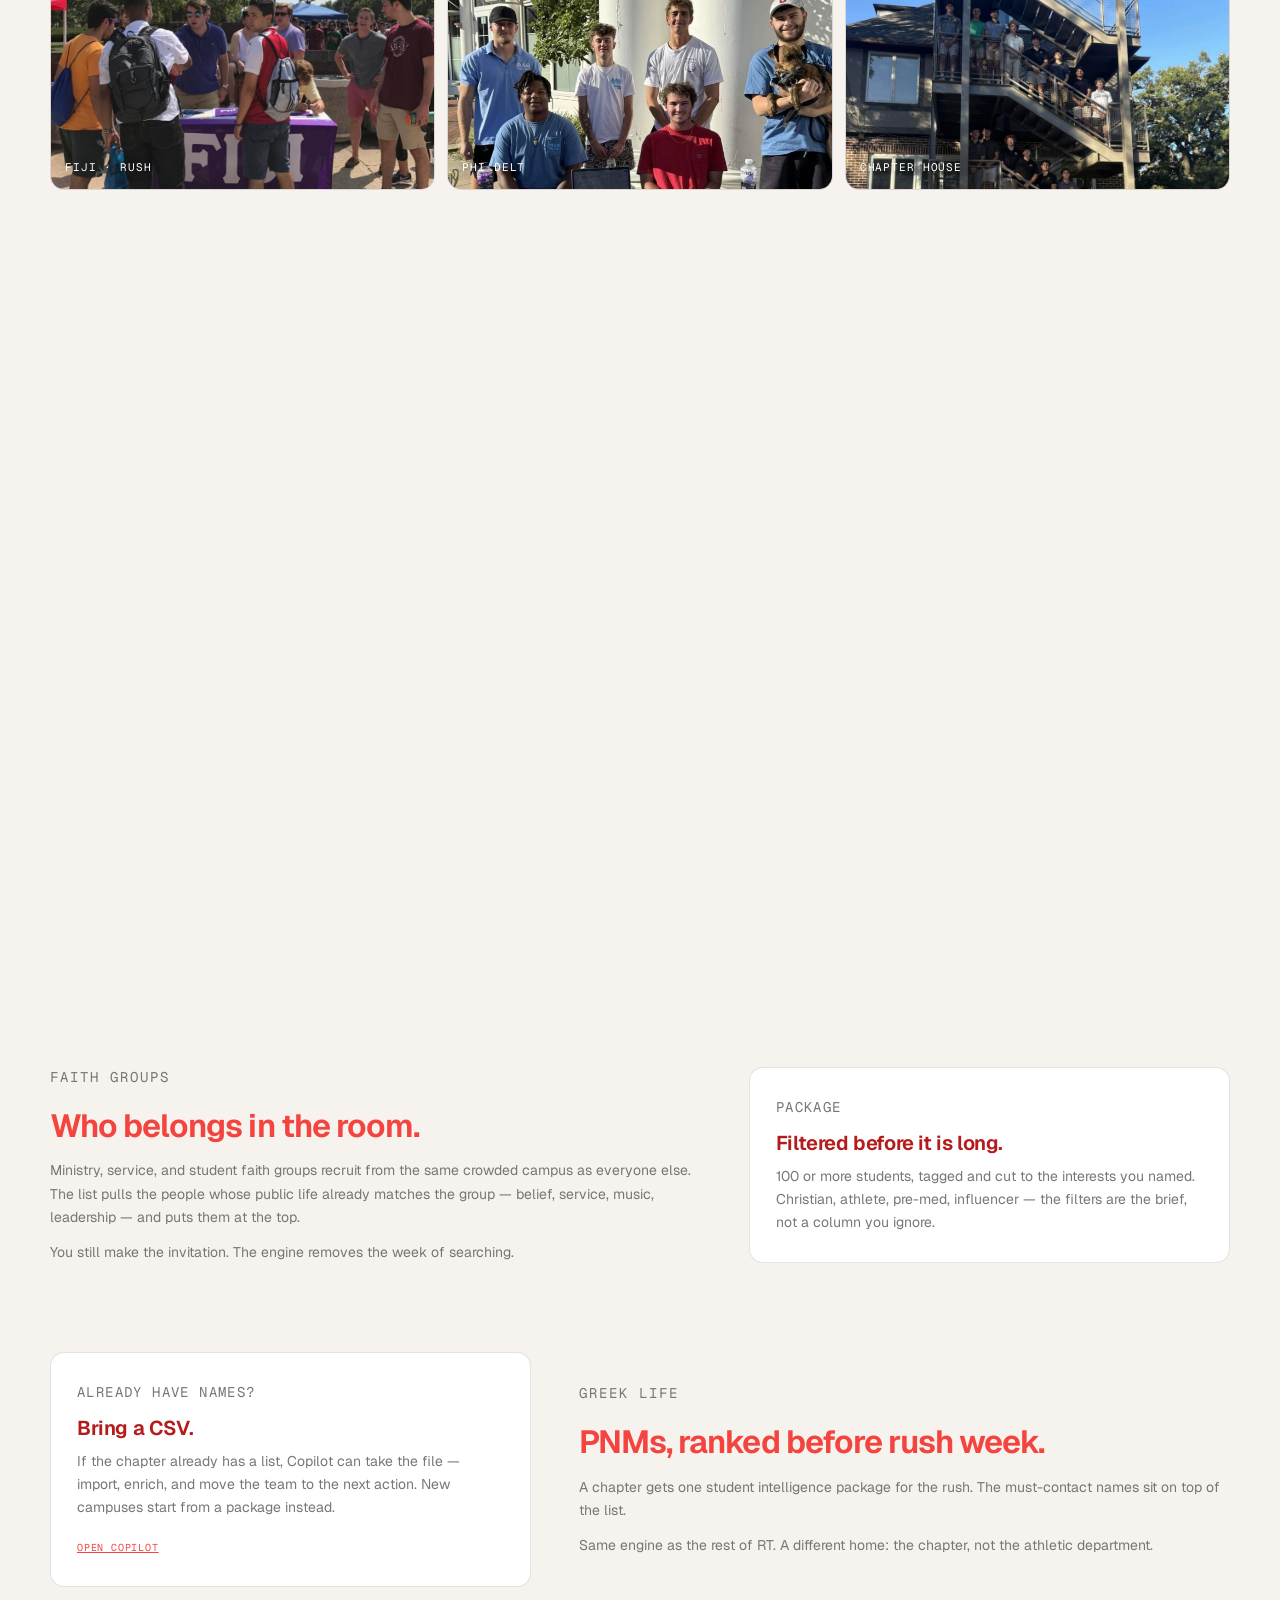
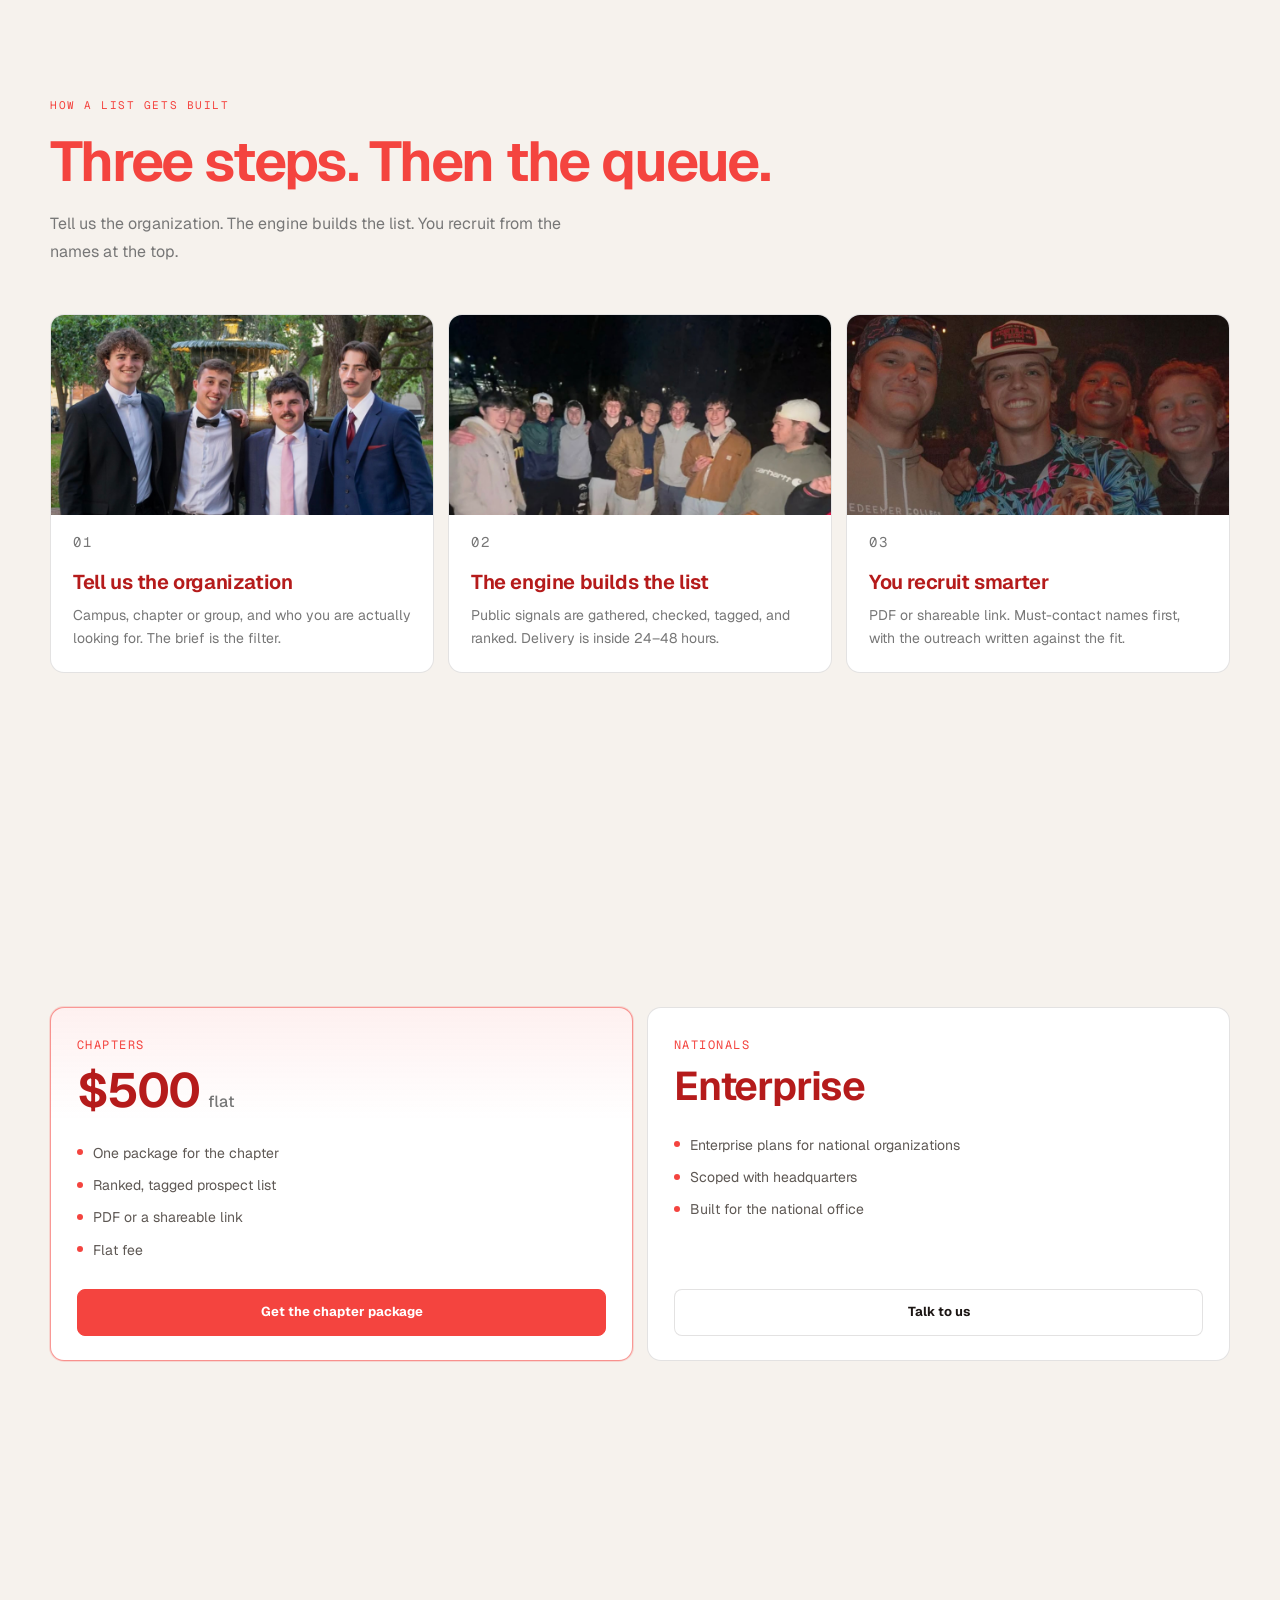
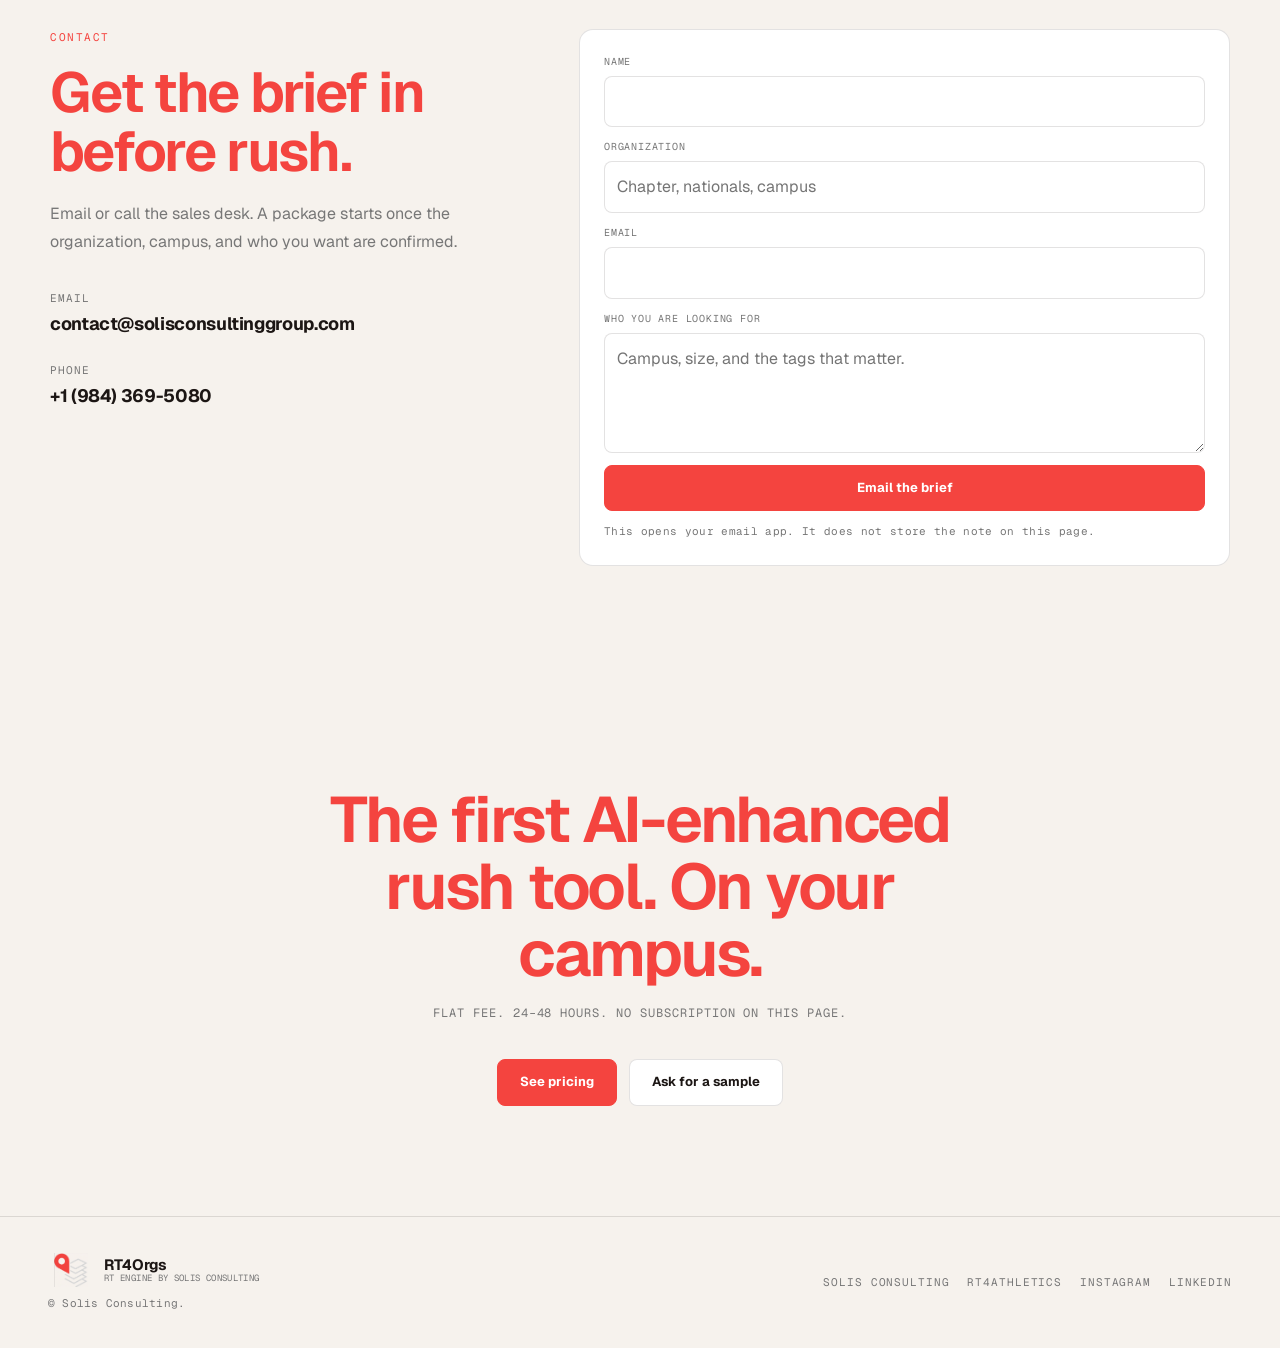
==== commit 5bb10127: "Price chapters at a flat $500 and send nationals to enterprise. Co-authored-by: Cursor <cursoragent@" ====
--- a/index.html
+++ b/index.html
@@ -27,7 +27,7 @@
       <a href="#nationals">Nationals</a>
       <a href="#pricing">Pricing</a>
       <a href="#contact">Contact</a>
-      <a class="nav-cta" href="#pricing">Buy RT</a>
+      <a class="nav-cta" href="#pricing">Get RT</a>
     </div>
   </nav>
 
@@ -76,8 +76,8 @@
         <div class="stat-label">Faster than manual outreach</div>
       </div>
       <div class="stat-item">
-        <div class="stat-num">$199</div>
-        <div class="stat-label">Flat fee starts</div>
+        <div class="stat-num">$500</div>
+        <div class="stat-label">Chapter flat fee</div>
       </div>
     </section>
 
@@ -145,12 +145,12 @@
           <article class="concept-card reveal">
             <p class="concept-kicker">05</p>
             <h3>What to say</h3>
-            <p>Pro and Elite include outreach scripts next to the names, so the first message is written against the fit — not improvised.</p>
+            <p>Outreach notes sit next to the names, so the first message is written against the fit.</p>
           </article>
           <article class="concept-card reveal">
             <p class="concept-kicker">06</p>
             <h3>Your campus, first</h3>
-            <p>Elite adds a top 50 most likely to join and priority data access in your region when the pool is thin.</p>
+            <p>The must-contact names sit on top of the list, with the campus pool behind them.</p>
           </article>
         </div>
 
@@ -172,7 +172,7 @@
           <div class="surface-copy reveal">
             <p class="section-tag">Greek life</p>
             <h3>PNMs, ranked before rush week.</h3>
-            <p>Chapters get a student intelligence package sized to the rush: 100–150, 150–250, or 250–500+ potential new members. The must-contact ten sit on top. Elite adds the top 50 most likely to join.</p>
+            <p>A chapter gets one student intelligence package for the rush. The must-contact names sit on top of the list.</p>
             <p>Same engine as the rest of RT. A different home: the chapter, not the athletic department.</p>
           </div>
           <div class="concept-card reveal">
@@ -207,7 +207,7 @@
             <img src="assets/media/step-recruit.jpg" alt="Members out during recruitment">
             <p class="step-num">03</p>
             <h3>You recruit smarter</h3>
-            <p>PDF or shareable link. Must-contact names first. Scripts on Pro and Elite, written for the outreach you are about to send.</p>
+            <p>PDF or shareable link. Must-contact names first, with the outreach written against the fit.</p>
           </article>
         </div>
       </div>
@@ -217,56 +217,29 @@
       <div class="band-inner">
         <p class="section-tag reveal">Pricing</p>
         <h2 class="section-headline reveal">Plans for every rush.</h2>
-        <p class="section-body reveal">Chapters buy a package. Nationals buy a database. Both are a flat fee.</p>
-
-        <article class="nationals-card reveal" id="nationals">
-          <div>
+        <p class="section-body reveal">Chapters are $500 flat. Enterprise plans are available for nationals — talk to us.</p>
+
+        <div class="price-grid">
+          <article class="price-card is-featured reveal" id="chapters">
+            <p class="price-name">Chapters</p>
+            <p class="price-amount">$500 <span>flat</span></p>
+            <ul>
+              <li>One package for the chapter</li>
+              <li>Ranked, tagged prospect list</li>
+              <li>PDF or a shareable link</li>
+              <li>Flat fee</li>
+            </ul>
+            <a class="btn-primary" href="mailto:contact@solisconsultinggroup.com?subject=Chapter%20package%20%E2%80%94%20%24500">Get the chapter package</a>
+          </article>
+          <article class="price-card reveal" id="nationals">
             <p class="price-name">Nationals</p>
-            <p class="price-amount">$500 <span>per database</span></p>
-            <p class="nationals-lead">Enterprise contacts for national organizations. One database, one flat fee.</p>
-          </div>
-          <ul>
-            <li>1 database = $500</li>
-            <li>Flat fee. Not priced per chapter, and not a subscription</li>
-            <li>Contact list built for the national office</li>
-            <li>Scoped with your headquarters before the database is cut</li>
-          </ul>
-          <a class="btn-primary" href="mailto:contact@solisconsultinggroup.com?subject=Nationals%20%E2%80%94%201%20database">Talk to nationals</a>
-        </article>
-
-        <p class="section-tag reveal" style="margin-top:42px">Chapters</p>
-        <div class="price-grid">
-          <article class="price-card reveal">
-            <p class="price-name">Basic</p>
-            <p class="price-amount">$199</p>
+            <p class="price-amount price-word">Enterprise</p>
             <ul>
-              <li>Student intelligence package, 100–150 PNMs</li>
-              <li>Top 10 must-contact list, AI-ranked</li>
-              <li>Export as PDF or shareable link</li>
+              <li>Enterprise plans for national organizations</li>
+              <li>Scoped with headquarters</li>
+              <li>Built for the national office</li>
             </ul>
-            <a class="btn-ghost" href="https://buy.stripe.com/6oU4gzeCnda39JM5EW0Ba0m">Buy Basic — $199</a>
-          </article>
-          <article class="price-card is-featured reveal">
-            <p class="price-name">Pro</p>
-            <p class="price-amount">$299</p>
-            <ul>
-              <li>Student intelligence package, 150–250 PNMs</li>
-              <li>Top 10 must-contact list, AI-ranked</li>
-              <li>PDF or shareable link</li>
-              <li>Outreach messaging scripts</li>
-            </ul>
-            <a class="btn-primary" href="https://buy.stripe.com/8x214neCn3zt1dg2sK0Ba0n">Buy Pro — $299</a>
-          </article>
-          <article class="price-card reveal">
-            <p class="price-name">Elite</p>
-            <p class="price-amount">$499</p>
-            <ul>
-              <li>Maximum package, 250–500+ PNMs</li>
-              <li>Custom top 50 most likely to join</li>
-              <li>Priority data access in your region</li>
-              <li>Everything in Pro</li>
-            </ul>
-            <a class="btn-ghost" href="https://buy.stripe.com/4gM00jcufda33lo6J00Ba0o">Buy Elite — $499</a>
+            <a class="btn-ghost" href="mailto:contact@solisconsultinggroup.com?subject=Nationals%20enterprise%20plan">Talk to us</a>
           </article>
         </div>
       </div>
@@ -317,7 +290,7 @@
         <h2 class="cta-headline reveal">The first AI-enhanced rush tool. On your campus.</h2>
         <p class="cta-sub reveal">Flat fee. 24–48 hours. No subscription on this page.</p>
         <div class="cta-actions reveal">
-          <a class="btn-primary" href="#pricing">Buy a package</a>
+          <a class="btn-primary" href="#pricing">See pricing</a>
           <a class="btn-ghost" href="#contact">Ask for a sample</a>
         </div>
       </div>
@@ -333,7 +306,7 @@
           <span class="footer-byline">RT Engine by Solis Consulting</span>
         </span>
       </a>
-      <p class="footer-legal">© Solis Consulting. Purchases complete in Stripe.</p>
+      <p class="footer-legal">© Solis Consulting.</p>
     </div>
     <div class="footer-links">
       <a href="https://solisconsultinggroup.com/">Solis Consulting</a>
--- a/assets/css/site.css
+++ b/assets/css/site.css
@@ -822,8 +822,9 @@
 }
 
 .price-grid {
-  grid-template-columns: repeat(3, 1fr);
+  grid-template-columns: repeat(2, 1fr);
   align-items: stretch;
+  margin-top: 36px;
 }
 
 .nationals-card {
@@ -919,6 +920,11 @@
   letter-spacing: 0;
   color: var(--muted);
   font-weight: 500;
+}
+
+.price-word {
+  font-size: 40px;
+  letter-spacing: -0.03em;
 }
 
 .price-card ul {
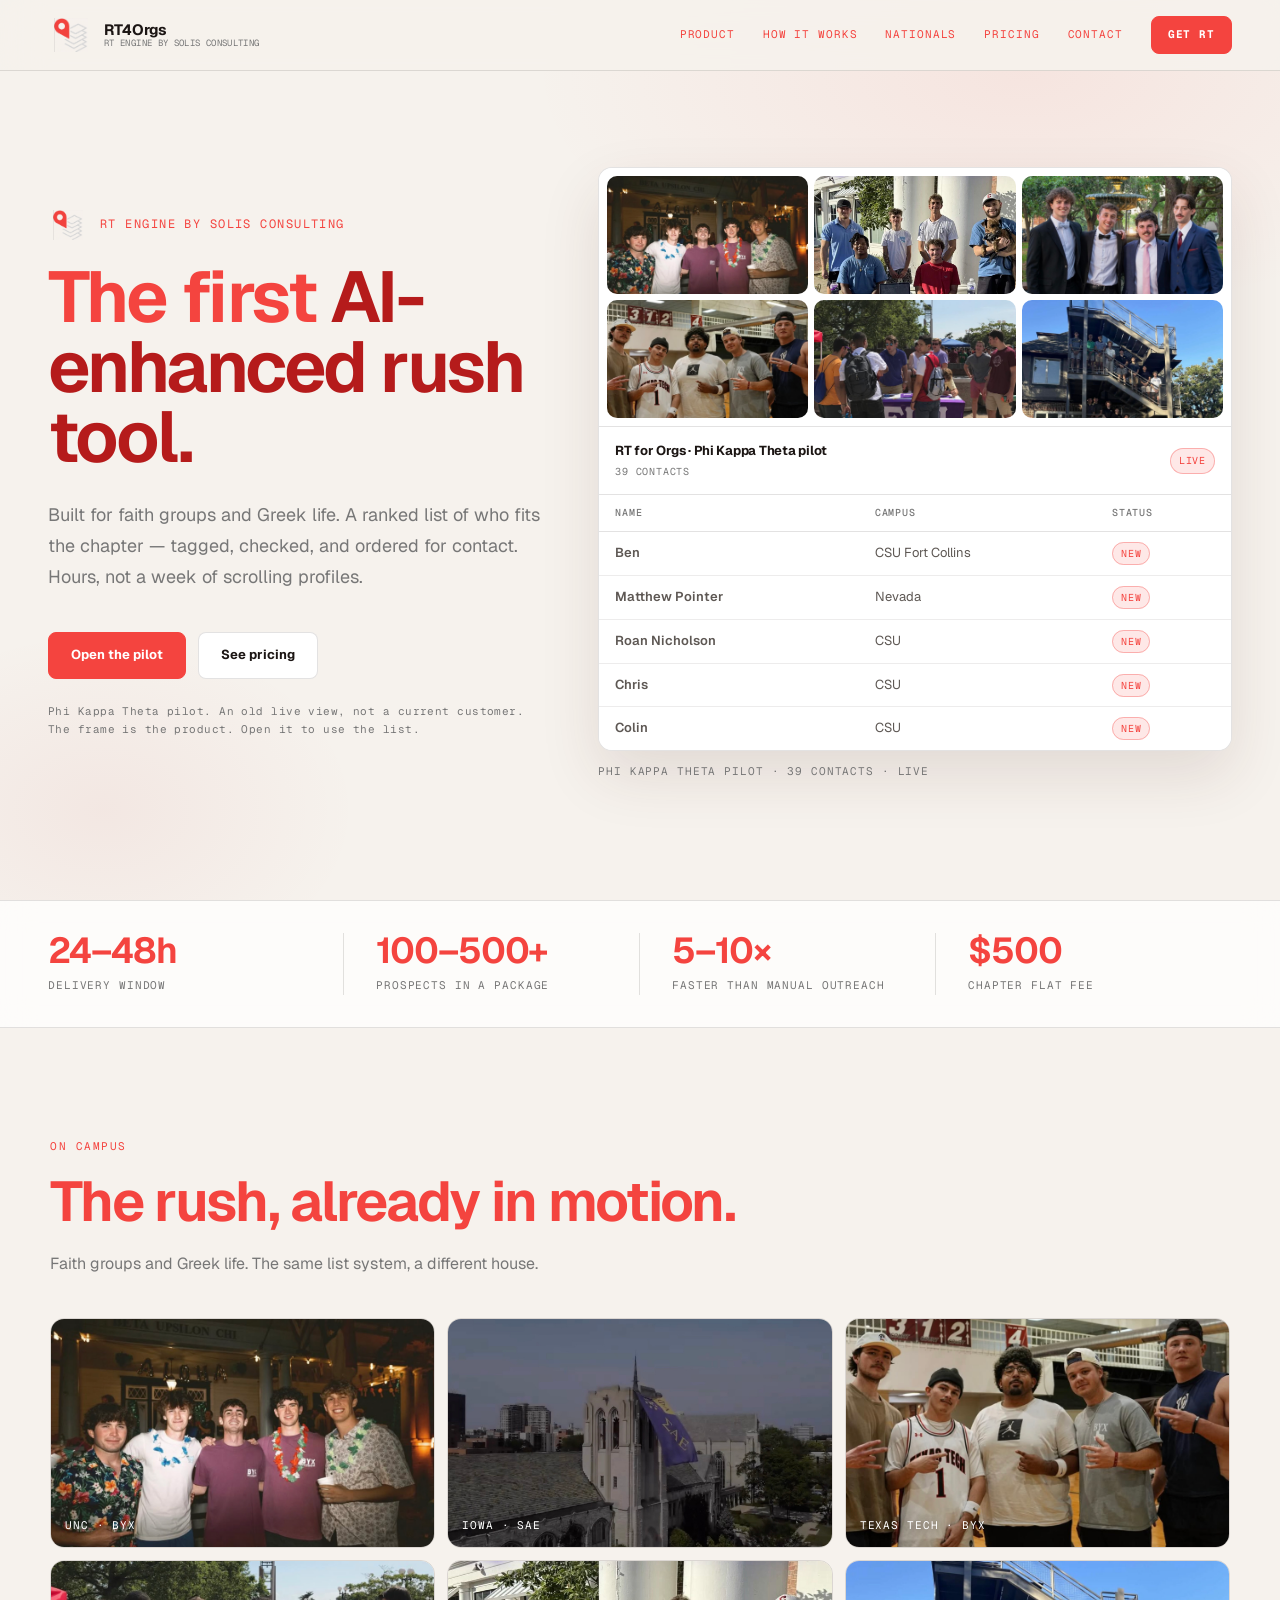
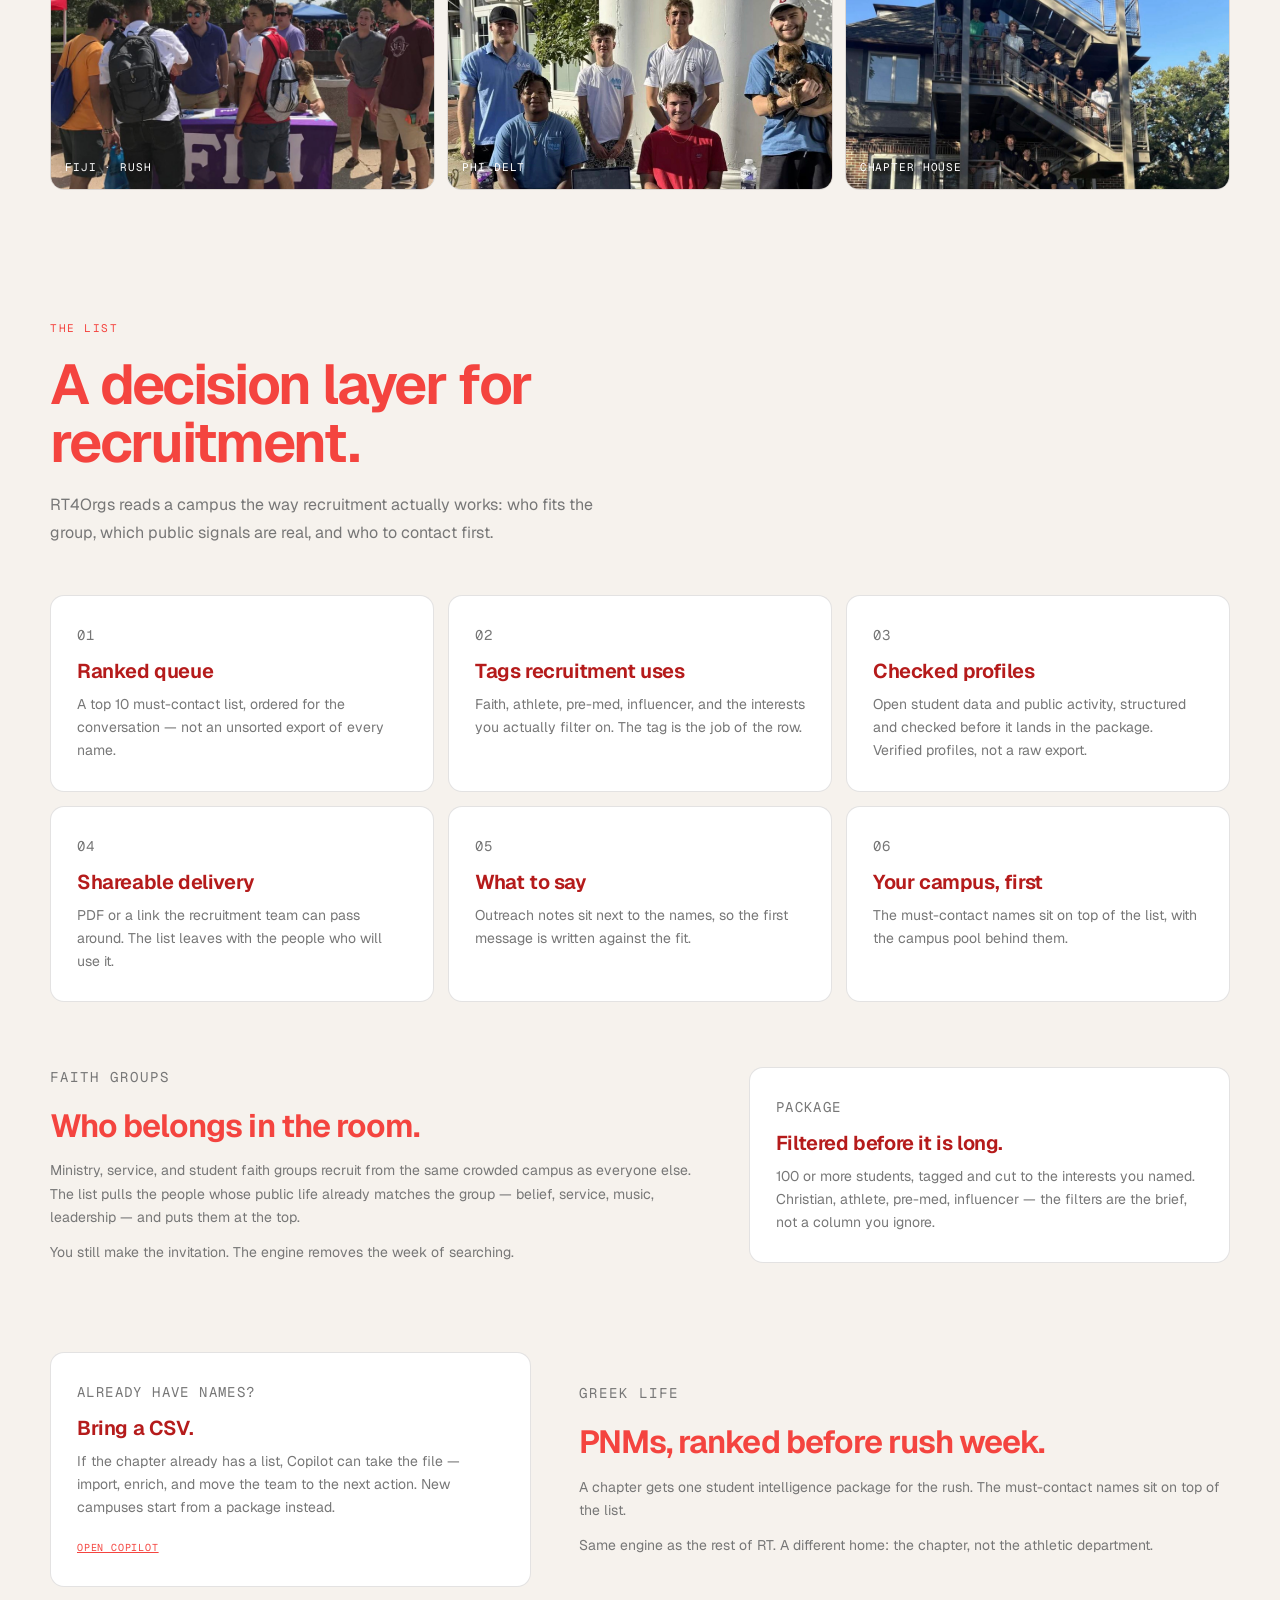
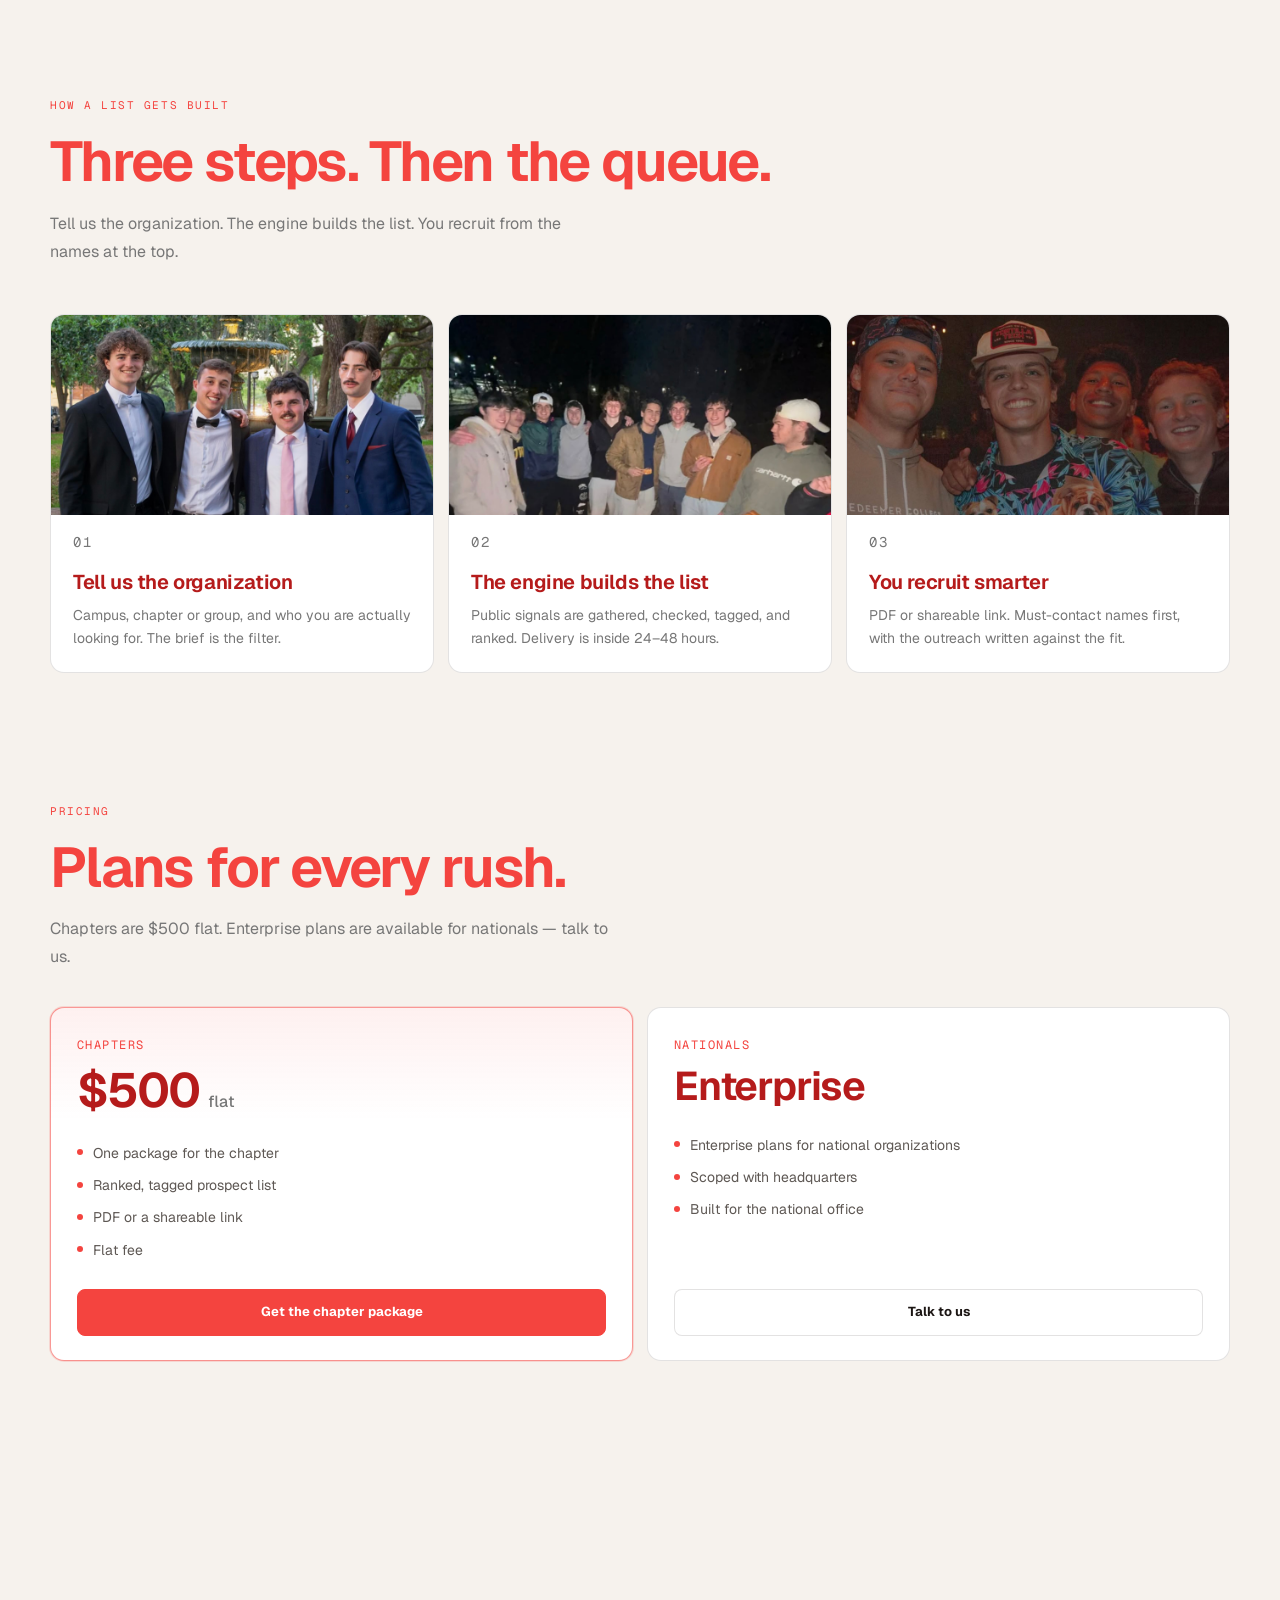
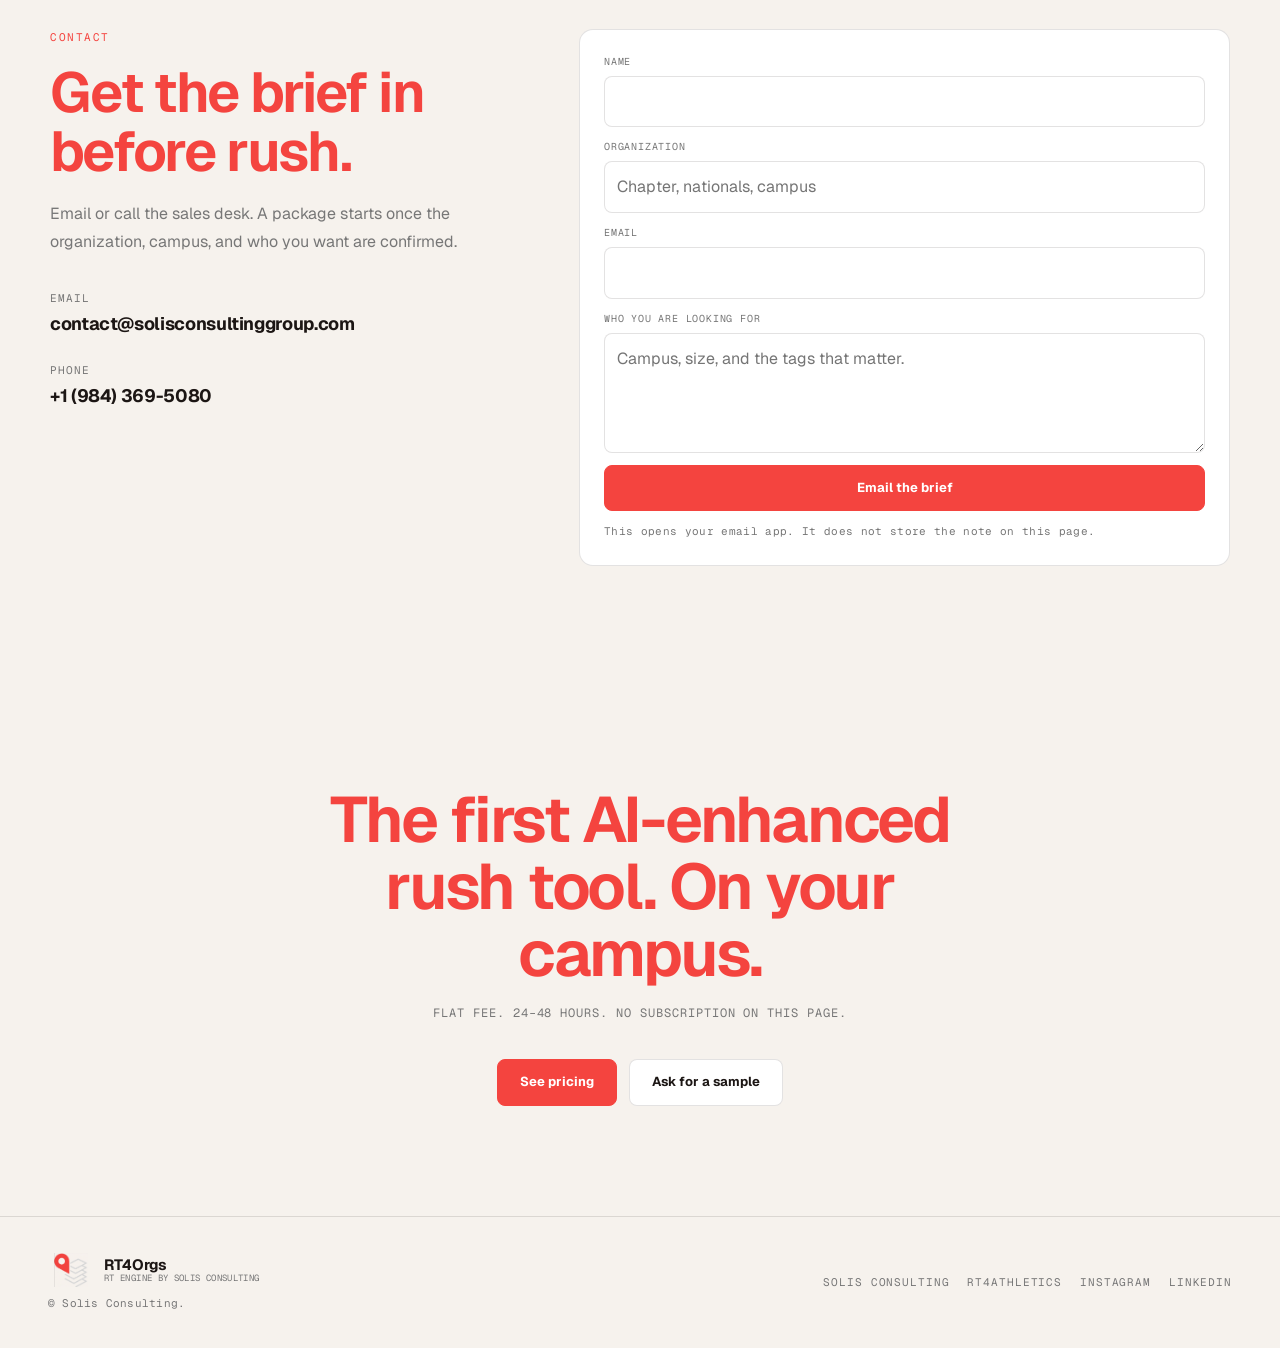
==== commit e00a211e: "Show the Phi Kappa Theta pilot on a white card with people photos. Co-authored-by: Cursor <cursorage" ====
--- a/index.html
+++ b/index.html
@@ -49,13 +49,60 @@
         </div>
 
         <div class="product-live">
-          <div class="product-stage" id="product-stage">
-            <iframe
-              title="Phi Kappa Theta pilot, live product view"
-              src="https://recruitecture-api-production.up.railway.app/phi-kappa-theta-pilot"
-              loading="lazy"
-              tabindex="-1"
-            ></iframe>
+          <div class="product-showcase">
+            <div class="showcase-people">
+              <img src="assets/media/unc-byx.jpg" alt="UNC chapter members together">
+              <img src="assets/media/phidelt.jpg" alt="Phi Delta Theta members outside the house">
+              <img src="assets/media/step-org.jpg" alt="Members dressed for a chapter event">
+              <img src="assets/media/ttech-byx.jpg" alt="Texas Tech chapter members">
+              <img src="assets/media/fiji-rush.jpg" alt="Students at a Fiji recruitment table">
+              <img src="assets/media/iowa-house.jpg" alt="Chapter members on the house stairs">
+            </div>
+            <div class="showcase-sheet">
+              <div class="list-chrome">
+                <div class="list-chrome-title">
+                  <strong>RT for Orgs · Phi Kappa Theta pilot</strong>
+                  <span>39 contacts</span>
+                </div>
+                <span class="pill">Live</span>
+              </div>
+              <table class="prospect-table">
+                <thead>
+                  <tr>
+                    <th>Name</th>
+                    <th>Campus</th>
+                    <th>Status</th>
+                  </tr>
+                </thead>
+                <tbody>
+                  <tr>
+                    <td class="name-cell">Ben</td>
+                    <td>CSU Fort Collins</td>
+                    <td><span class="pill">New</span></td>
+                  </tr>
+                  <tr>
+                    <td class="name-cell">Matthew Pointer</td>
+                    <td>Nevada</td>
+                    <td><span class="pill">New</span></td>
+                  </tr>
+                  <tr>
+                    <td class="name-cell">Roan Nicholson</td>
+                    <td>CSU</td>
+                    <td><span class="pill">New</span></td>
+                  </tr>
+                  <tr>
+                    <td class="name-cell">Chris</td>
+                    <td>CSU</td>
+                    <td><span class="pill">New</span></td>
+                  </tr>
+                  <tr>
+                    <td class="name-cell">Colin</td>
+                    <td>CSU</td>
+                    <td><span class="pill">New</span></td>
+                  </tr>
+                </tbody>
+              </table>
+            </div>
           </div>
           <p class="product-live-caption">Phi Kappa Theta pilot · 39 contacts · live</p>
         </div>
--- a/assets/css/site.css
+++ b/assets/css/site.css
@@ -314,26 +314,34 @@
   min-width: 0;
 }
 
-.product-stage {
-  position: relative;
-  height: 520px;
+.product-showcase {
   overflow: hidden;
   border-radius: var(--radius);
   border: 1px solid var(--border);
-  background: #0c0c0c;
+  background: #ffffff;
   box-shadow: 0 24px 60px rgba(80, 40, 30, 0.12);
 }
 
-.product-stage iframe {
-  position: absolute;
-  top: 0;
-  left: 0;
-  width: 1280px;
-  height: 980px;
-  border: 0;
-  background: #0c0c0c;
-  transform-origin: 0 0;
-  pointer-events: none;
+.showcase-people {
+  display: grid;
+  grid-template-columns: repeat(3, 1fr);
+  grid-template-rows: 118px 118px;
+  gap: 6px;
+  padding: 8px;
+  background: #ffffff;
+}
+
+.showcase-people img {
+  width: 100%;
+  height: 100%;
+  object-fit: cover;
+  object-position: center 18%;
+  border-radius: 10px;
+}
+
+.showcase-sheet {
+  background: #ffffff;
+  border-top: 1px solid var(--border);
 }
 
 .product-live-caption {
@@ -1210,6 +1218,11 @@
     grid-auto-rows: 220px;
   }
 
+  .showcase-people {
+    grid-template-columns: repeat(2, 1fr);
+    grid-template-rows: 120px 120px 120px;
+  }
+
   .nationals-card {
     grid-auto-rows: auto;
   }
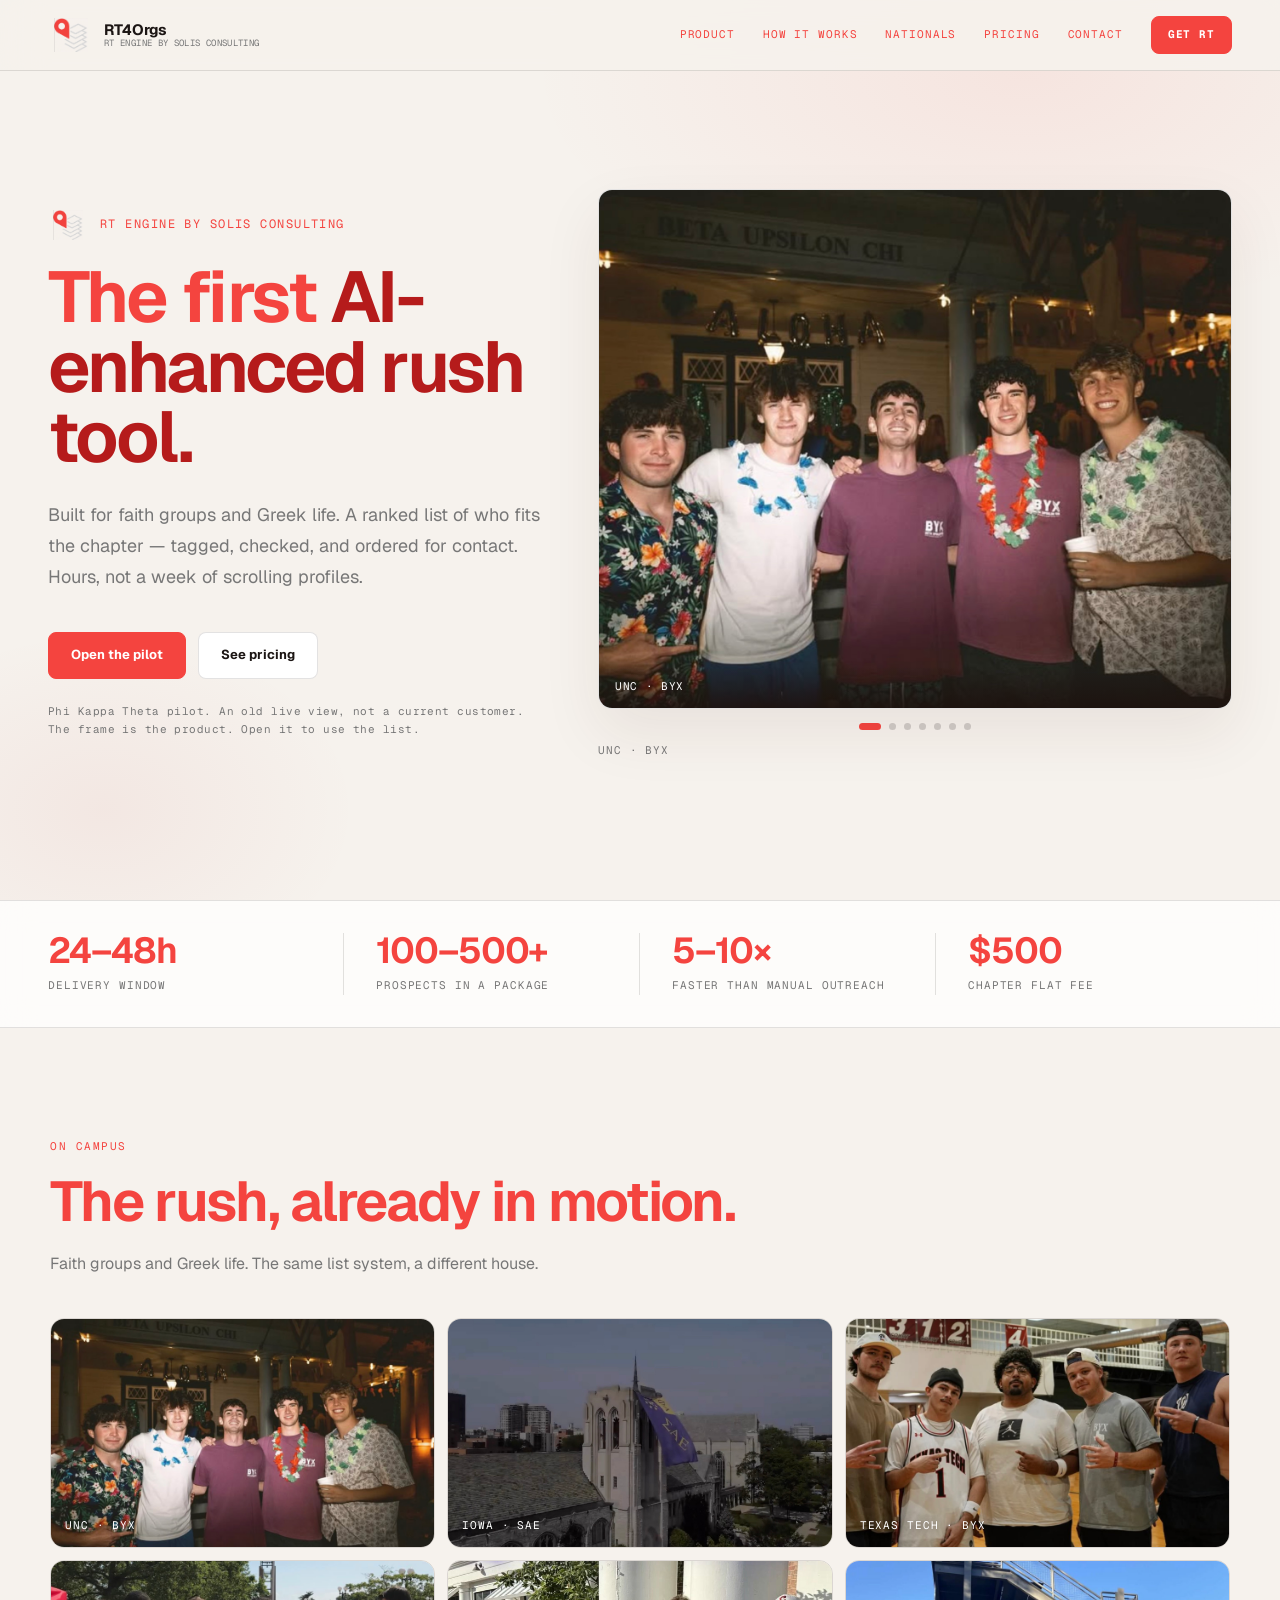
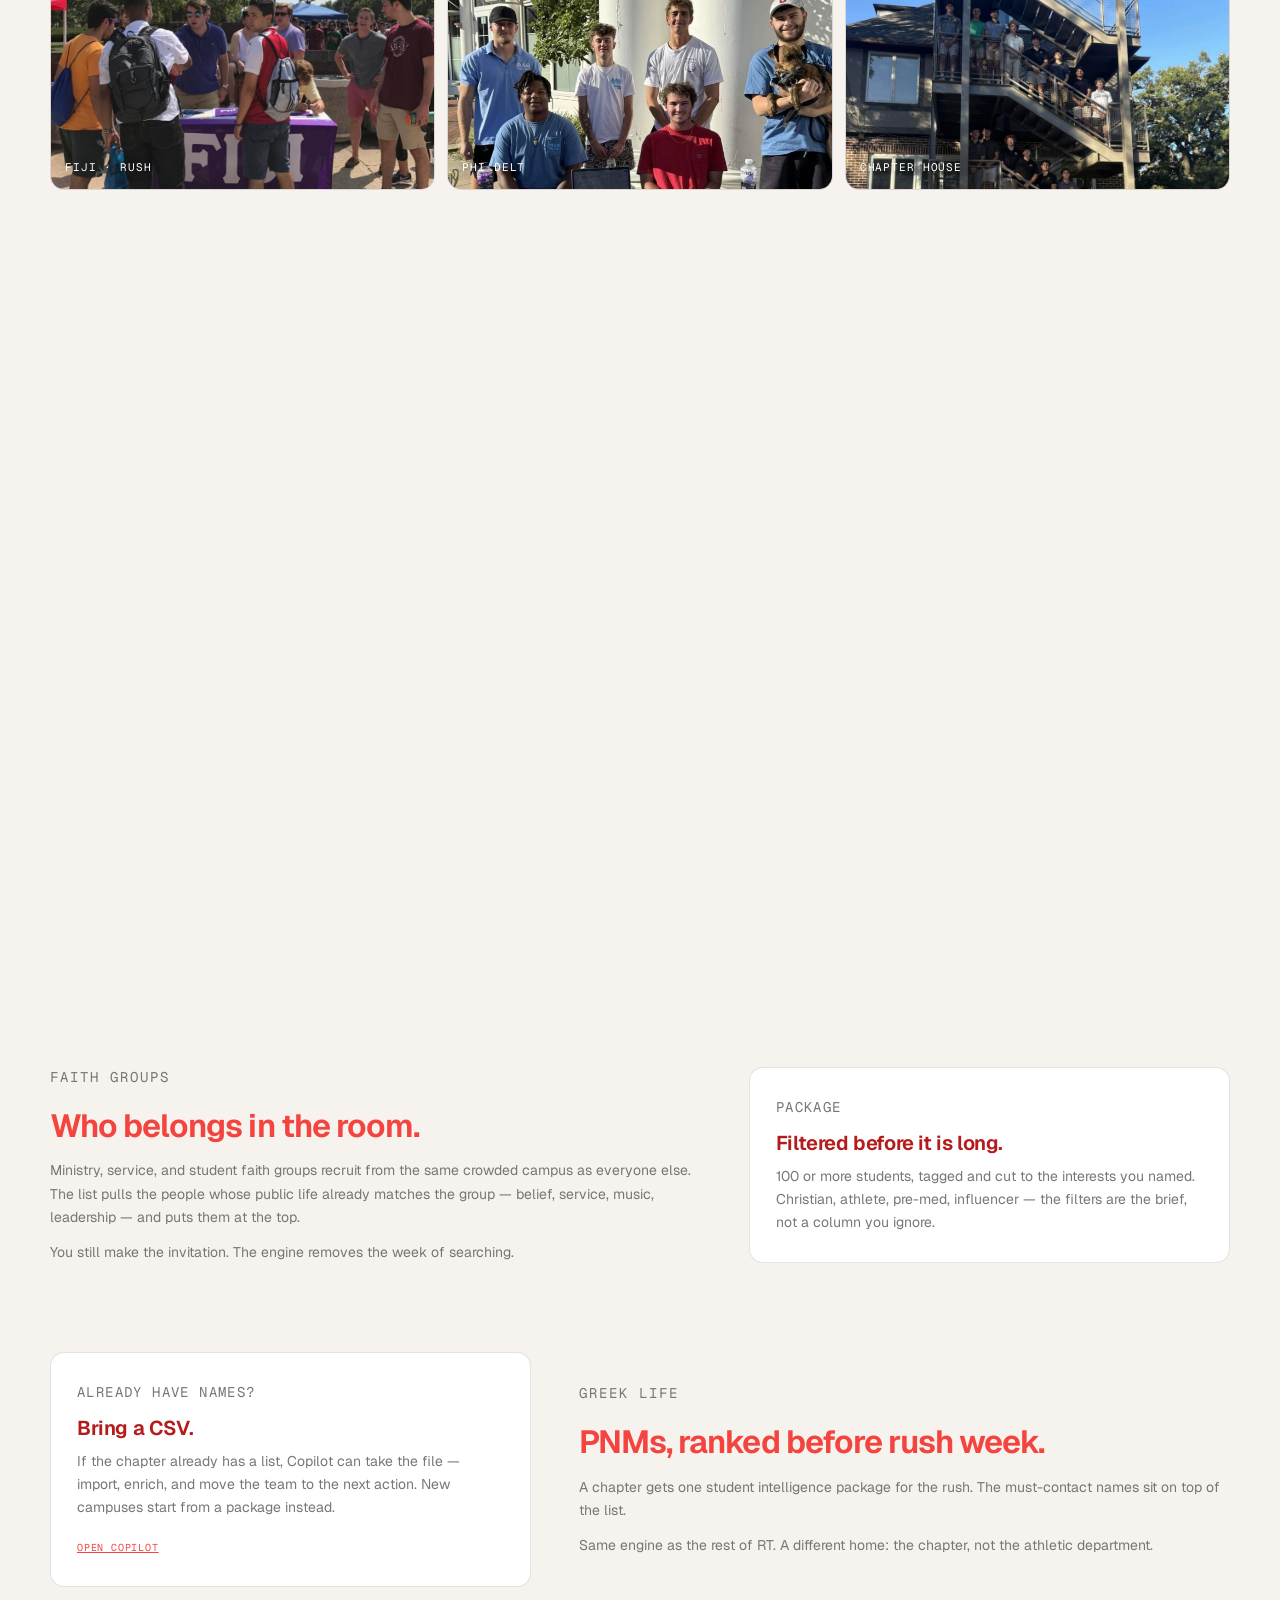
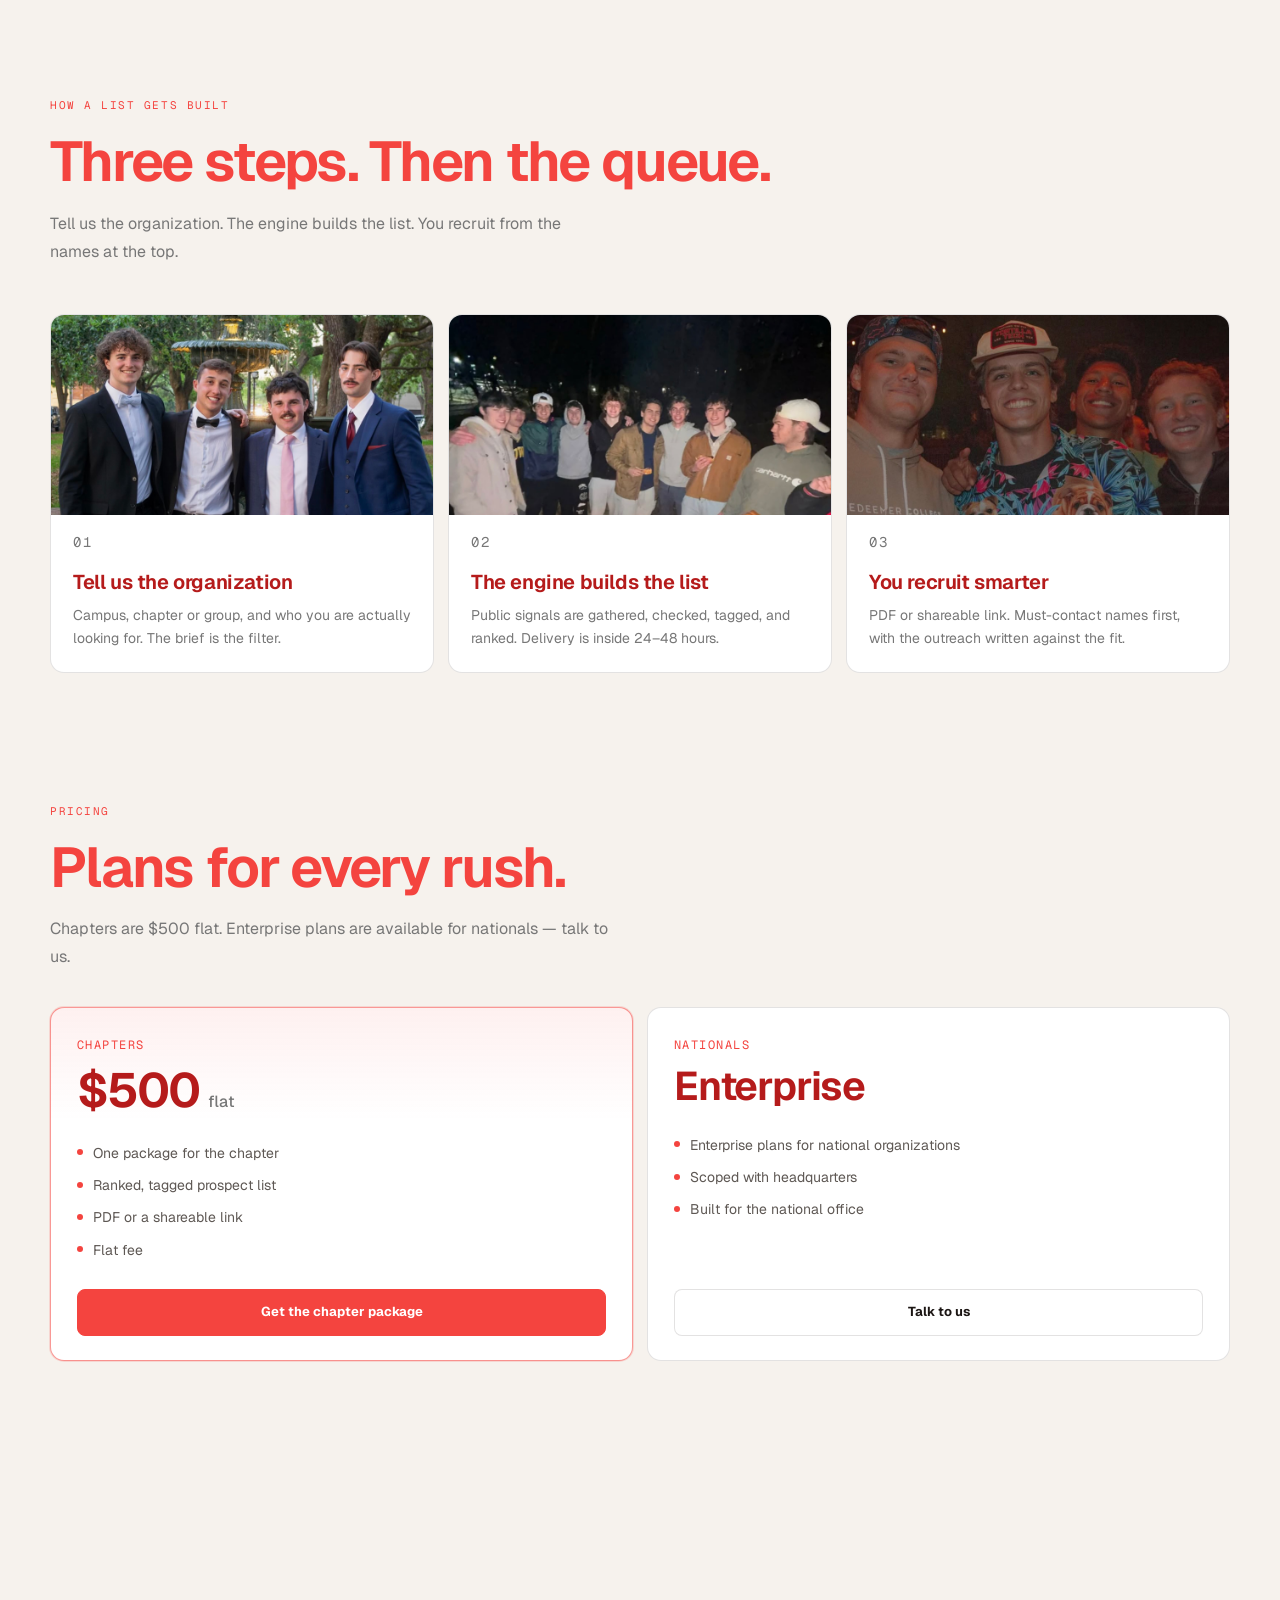
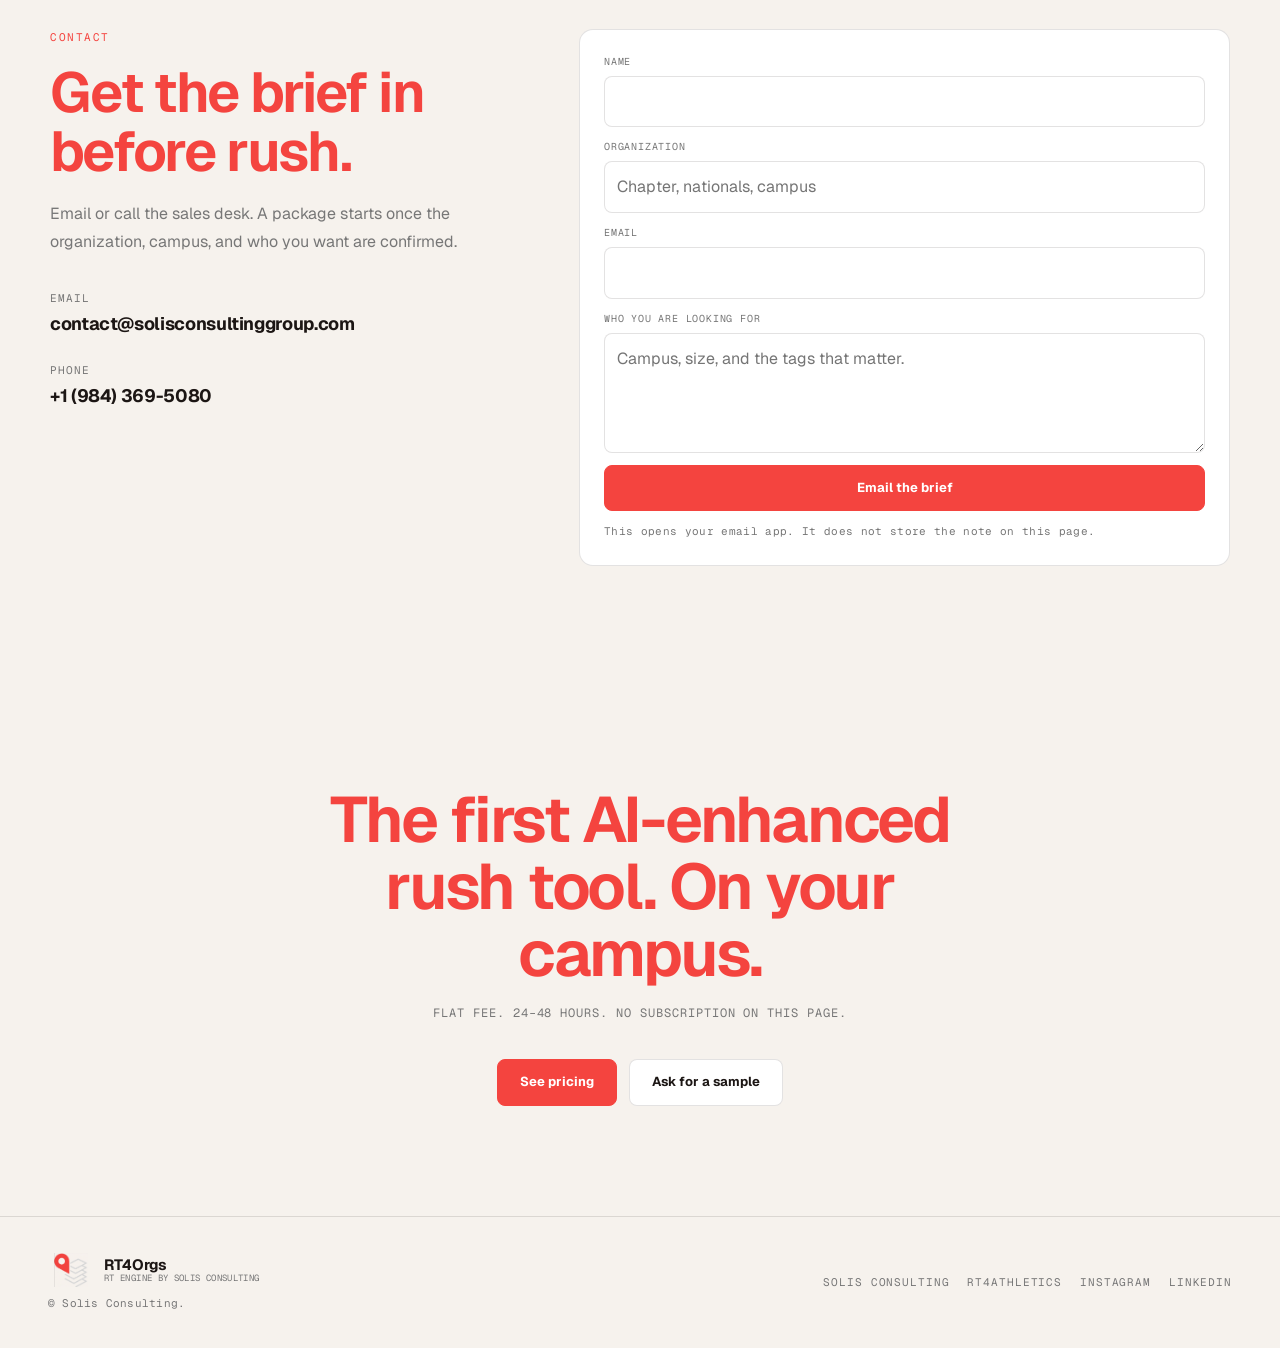
==== commit fe4d1f26: "Cycle the product showcase through people photos and the pilot. Co-authored-by: Cursor <cursoragent@" ====
--- a/index.html
+++ b/index.html
@@ -49,16 +49,32 @@
         </div>
 
         <div class="product-live">
-          <div class="product-showcase">
-            <div class="showcase-people">
+          <div class="hero-carousel-frame" id="product-stage">
+            <div class="hero-carousel-slide is-active" data-caption="UNC · BYX" aria-hidden="false">
               <img src="assets/media/unc-byx.jpg" alt="UNC chapter members together">
+              <p class="hero-carousel-caption">UNC · BYX</p>
+            </div>
+            <div class="hero-carousel-slide" data-caption="Phi Delt" aria-hidden="true">
               <img src="assets/media/phidelt.jpg" alt="Phi Delta Theta members outside the house">
+              <p class="hero-carousel-caption">Phi Delt</p>
+            </div>
+            <div class="hero-carousel-slide" data-caption="Chapter event" aria-hidden="true">
               <img src="assets/media/step-org.jpg" alt="Members dressed for a chapter event">
+              <p class="hero-carousel-caption">Chapter event</p>
+            </div>
+            <div class="hero-carousel-slide" data-caption="Texas Tech · BYX" aria-hidden="true">
               <img src="assets/media/ttech-byx.jpg" alt="Texas Tech chapter members">
+              <p class="hero-carousel-caption">Texas Tech · BYX</p>
+            </div>
+            <div class="hero-carousel-slide" data-caption="Fiji · rush" aria-hidden="true">
               <img src="assets/media/fiji-rush.jpg" alt="Students at a Fiji recruitment table">
+              <p class="hero-carousel-caption">Fiji · rush</p>
+            </div>
+            <div class="hero-carousel-slide" data-caption="Chapter house" aria-hidden="true">
               <img src="assets/media/iowa-house.jpg" alt="Chapter members on the house stairs">
-            </div>
-            <div class="showcase-sheet">
+              <p class="hero-carousel-caption">Chapter house</p>
+            </div>
+            <div class="hero-carousel-slide hero-carousel-slide-pilot" data-caption="Phi Kappa Theta pilot · 39 contacts" aria-hidden="true">
               <div class="list-chrome">
                 <div class="list-chrome-title">
                   <strong>RT for Orgs · Phi Kappa Theta pilot</strong>
@@ -104,7 +120,16 @@
               </table>
             </div>
           </div>
-          <p class="product-live-caption">Phi Kappa Theta pilot · 39 contacts · live</p>
+          <div class="hero-carousel-dots" role="tablist" aria-label="Product showcase">
+            <button type="button" aria-label="UNC"></button>
+            <button type="button" aria-label="Phi Delt"></button>
+            <button type="button" aria-label="Chapter event"></button>
+            <button type="button" aria-label="Texas Tech"></button>
+            <button type="button" aria-label="Fiji"></button>
+            <button type="button" aria-label="Chapter house"></button>
+            <button type="button" aria-label="Phi Kappa Theta pilot"></button>
+          </div>
+          <p class="product-live-caption" id="product-caption">UNC · BYX</p>
         </div>
       </div>
     </section>
@@ -363,6 +388,6 @@
     </div>
   </footer>
 
-  <script src="assets/js/site.js"></script>
+  <script src="assets/js/site.js?v=2"></script>
 </body>
 </html>
--- a/assets/css/site.css
+++ b/assets/css/site.css
@@ -314,36 +314,6 @@
   min-width: 0;
 }
 
-.product-showcase {
-  overflow: hidden;
-  border-radius: var(--radius);
-  border: 1px solid var(--border);
-  background: #ffffff;
-  box-shadow: 0 24px 60px rgba(80, 40, 30, 0.12);
-}
-
-.showcase-people {
-  display: grid;
-  grid-template-columns: repeat(3, 1fr);
-  grid-template-rows: 118px 118px;
-  gap: 6px;
-  padding: 8px;
-  background: #ffffff;
-}
-
-.showcase-people img {
-  width: 100%;
-  height: 100%;
-  object-fit: cover;
-  object-position: center 18%;
-  border-radius: 10px;
-}
-
-.showcase-sheet {
-  background: #ffffff;
-  border-top: 1px solid var(--border);
-}
-
 .product-live-caption {
   margin-top: 12px;
   font-family: var(--mono);
@@ -356,13 +326,17 @@
 .hero-carousel-frame {
   position: relative;
   width: 100%;
-  min-height: 420px;
-  background: var(--panel-data);
+  height: 520px;
+  background: #ffffff;
   border: 1px solid var(--border);
   border-radius: var(--radius);
   overflow: hidden;
-  backdrop-filter: blur(12px) saturate(1.2);
   box-shadow: 0 24px 60px rgba(80, 40, 30, 0.08);
+}
+
+.hero-carousel-slide-pilot {
+  background: #ffffff;
+  overflow: auto;
 }
 
 .hero-carousel-slide {
@@ -1218,9 +1192,8 @@
     grid-auto-rows: 220px;
   }
 
-  .showcase-people {
-    grid-template-columns: repeat(2, 1fr);
-    grid-template-rows: 120px 120px 120px;
+  .hero-carousel-frame {
+    height: 420px;
   }
 
   .nationals-card {
@@ -1229,10 +1202,6 @@
 
   .steps {
     grid-auto-rows: auto;
-  }
-
-  .hero-carousel-frame {
-    min-height: 460px;
   }
 
   footer.site-footer {
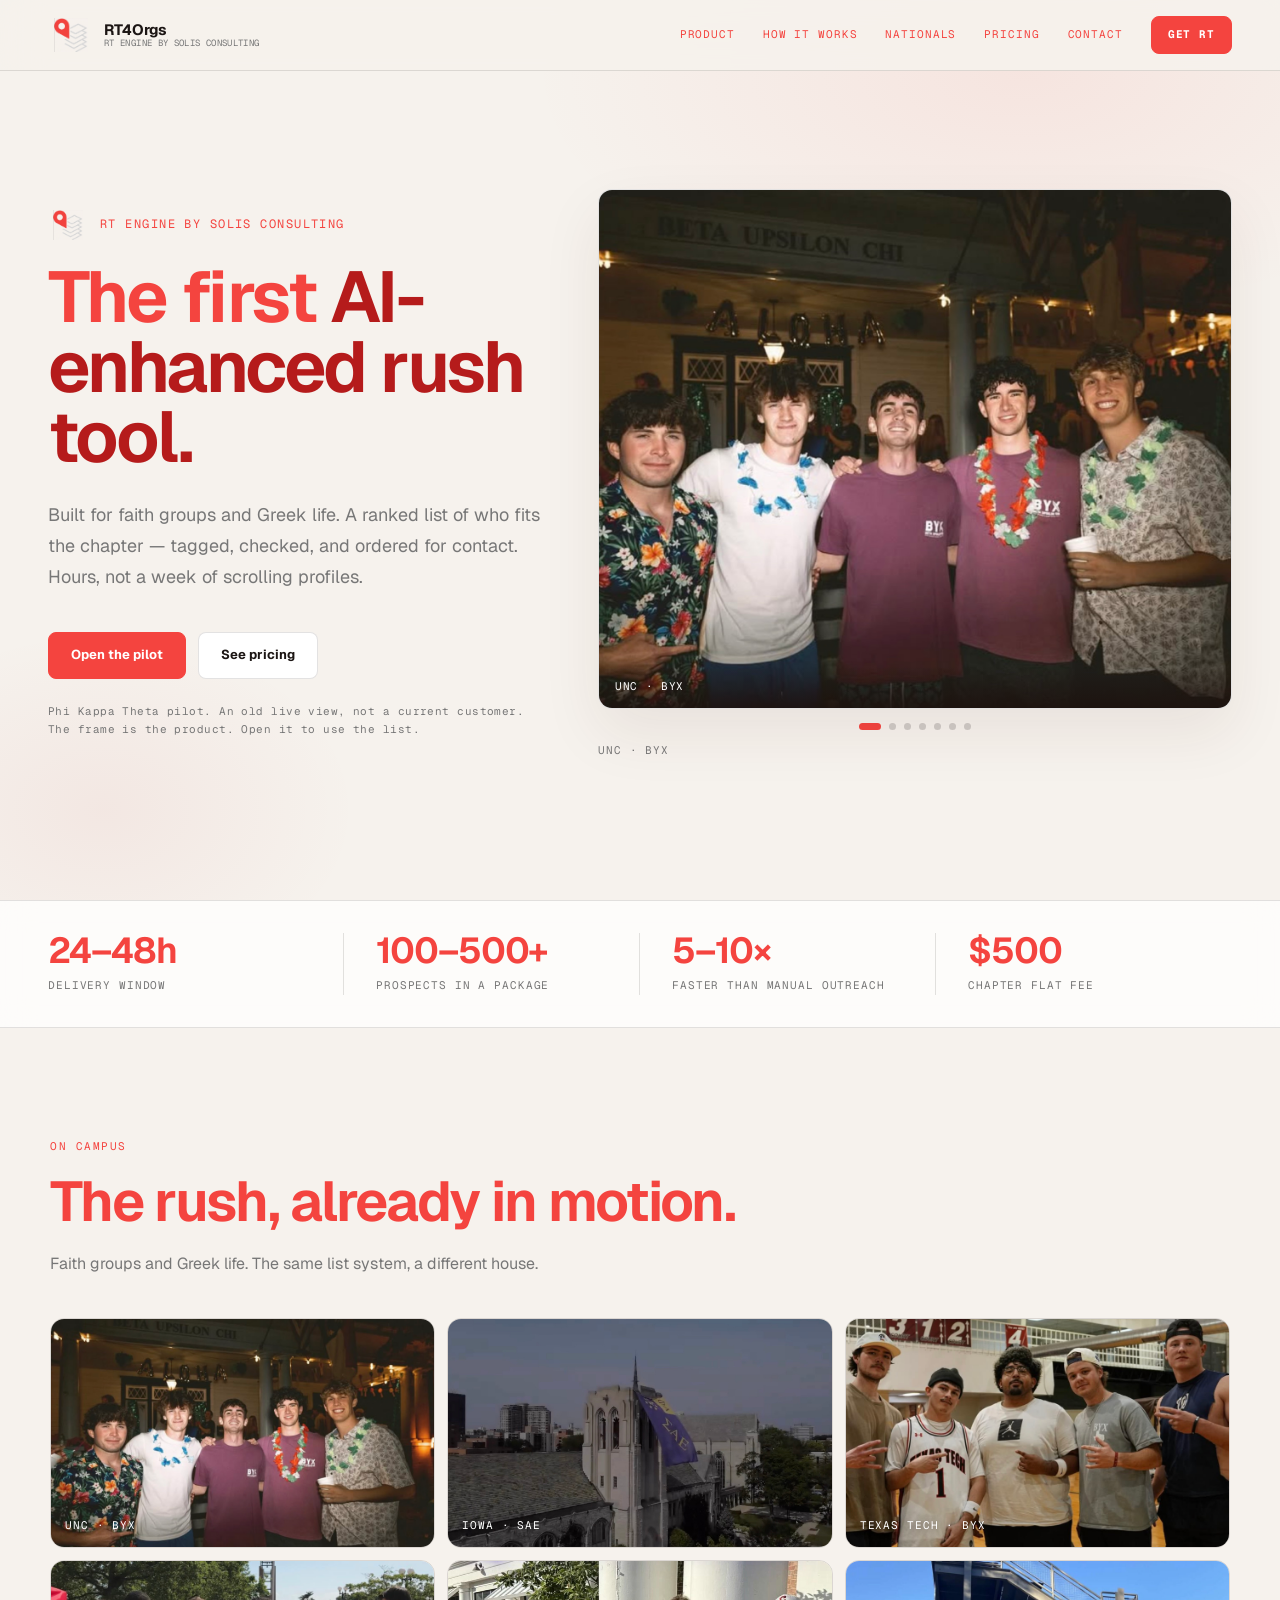
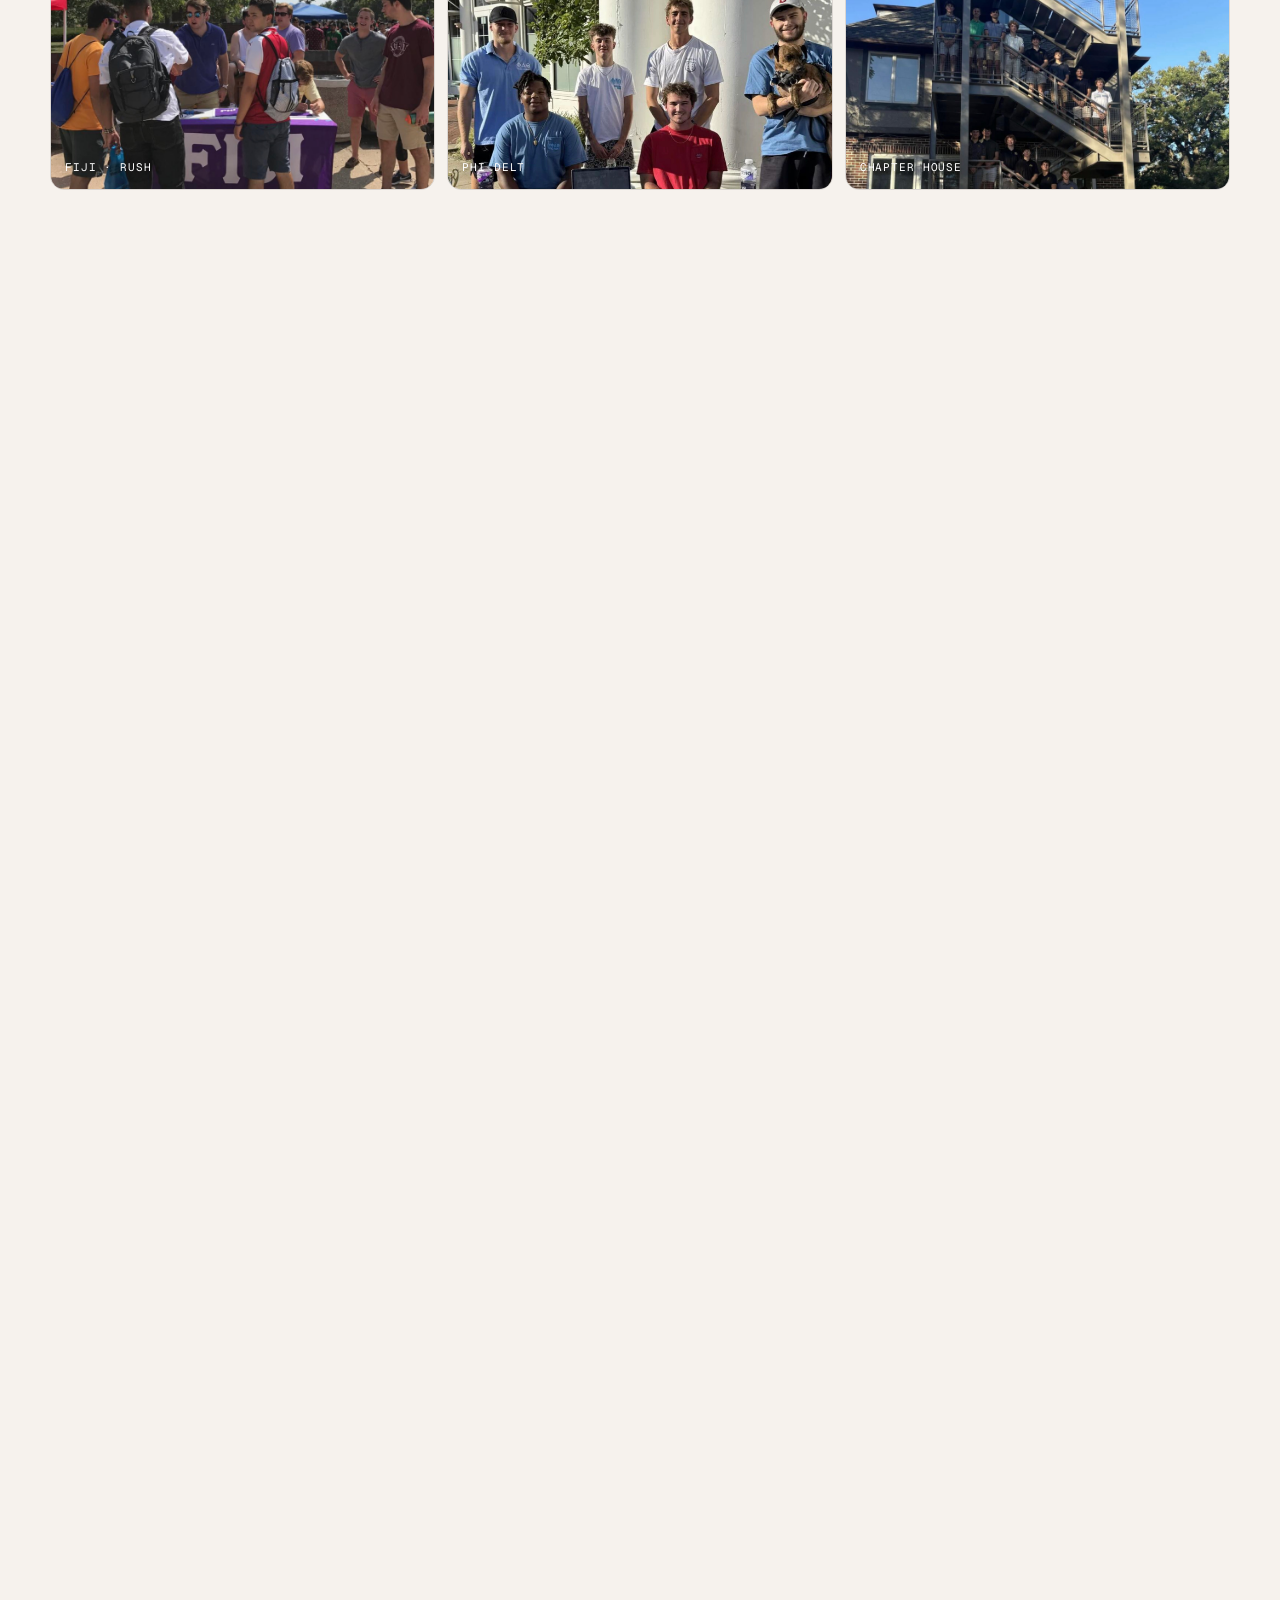
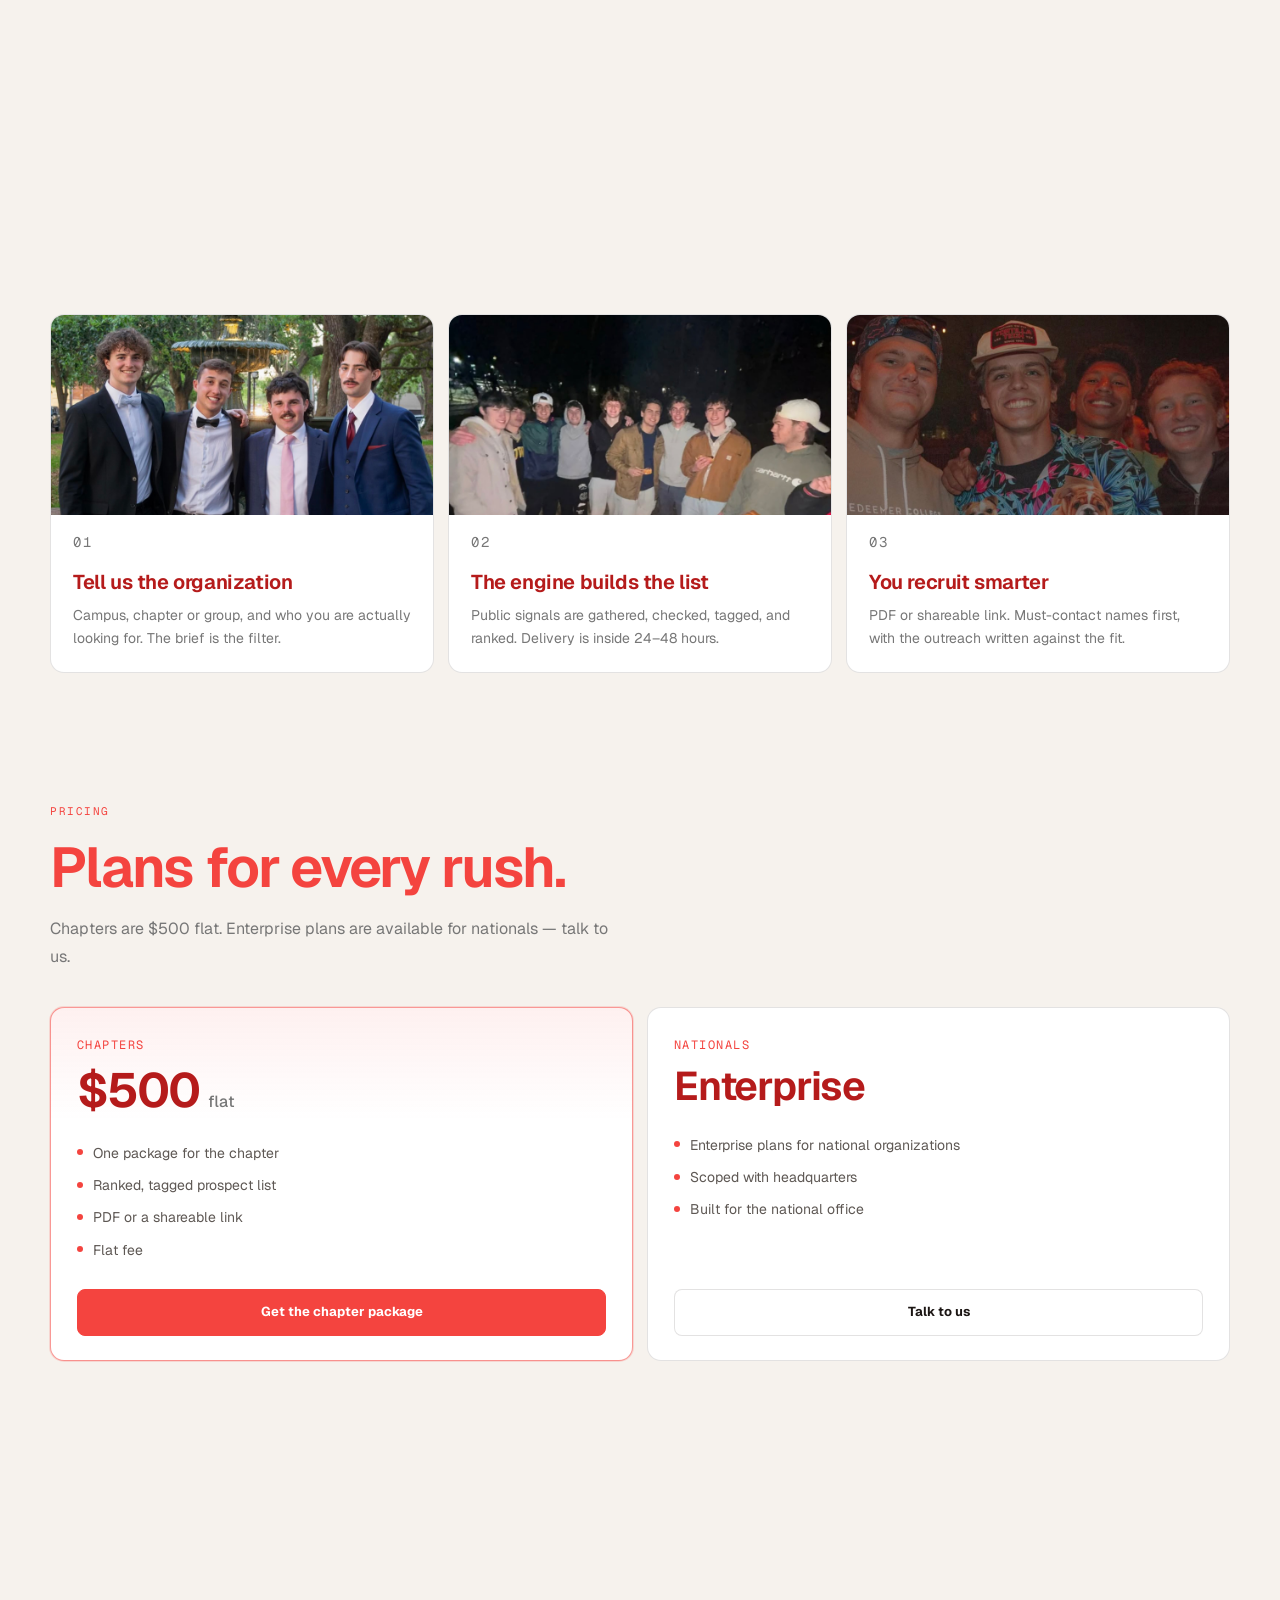
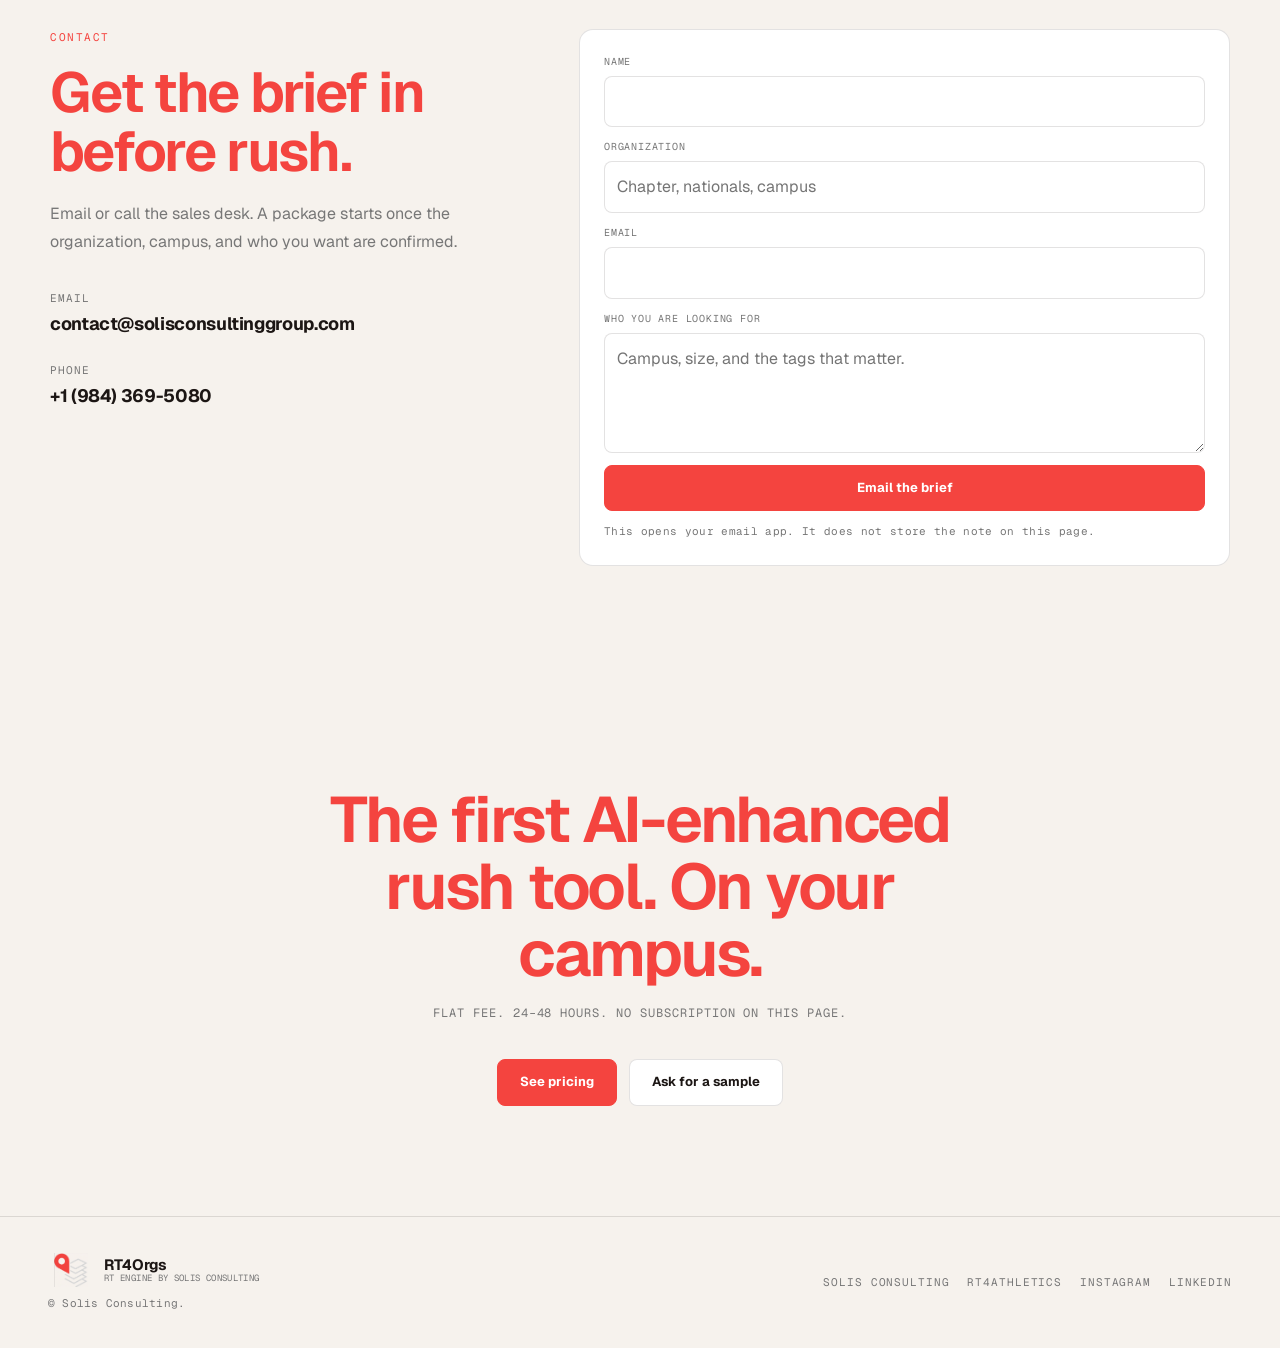
==== commit cb8e678e: "Add the Google tag to RT4Orgs. Measurement ID G-HPMJ00L2XE sits immediately after head so the rush s" ====
--- a/index.html
+++ b/index.html
@@ -1,6 +1,15 @@
 <!DOCTYPE html>
 <html lang="en">
 <head>
+  <!-- Google tag (gtag.js) -->
+  <script async src="https://www.googletagmanager.com/gtag/js?id=G-HPMJ00L2XE"></script>
+  <script>
+    window.dataLayer = window.dataLayer || [];
+    function gtag(){dataLayer.push(arguments);}
+    gtag('js', new Date());
+
+    gtag('config', 'G-HPMJ00L2XE');
+  </script>
   <meta charset="utf-8">
   <meta name="viewport" content="width=device-width, initial-scale=1">
   <title>RT4Orgs — The first AI-enhanced rush tool</title>
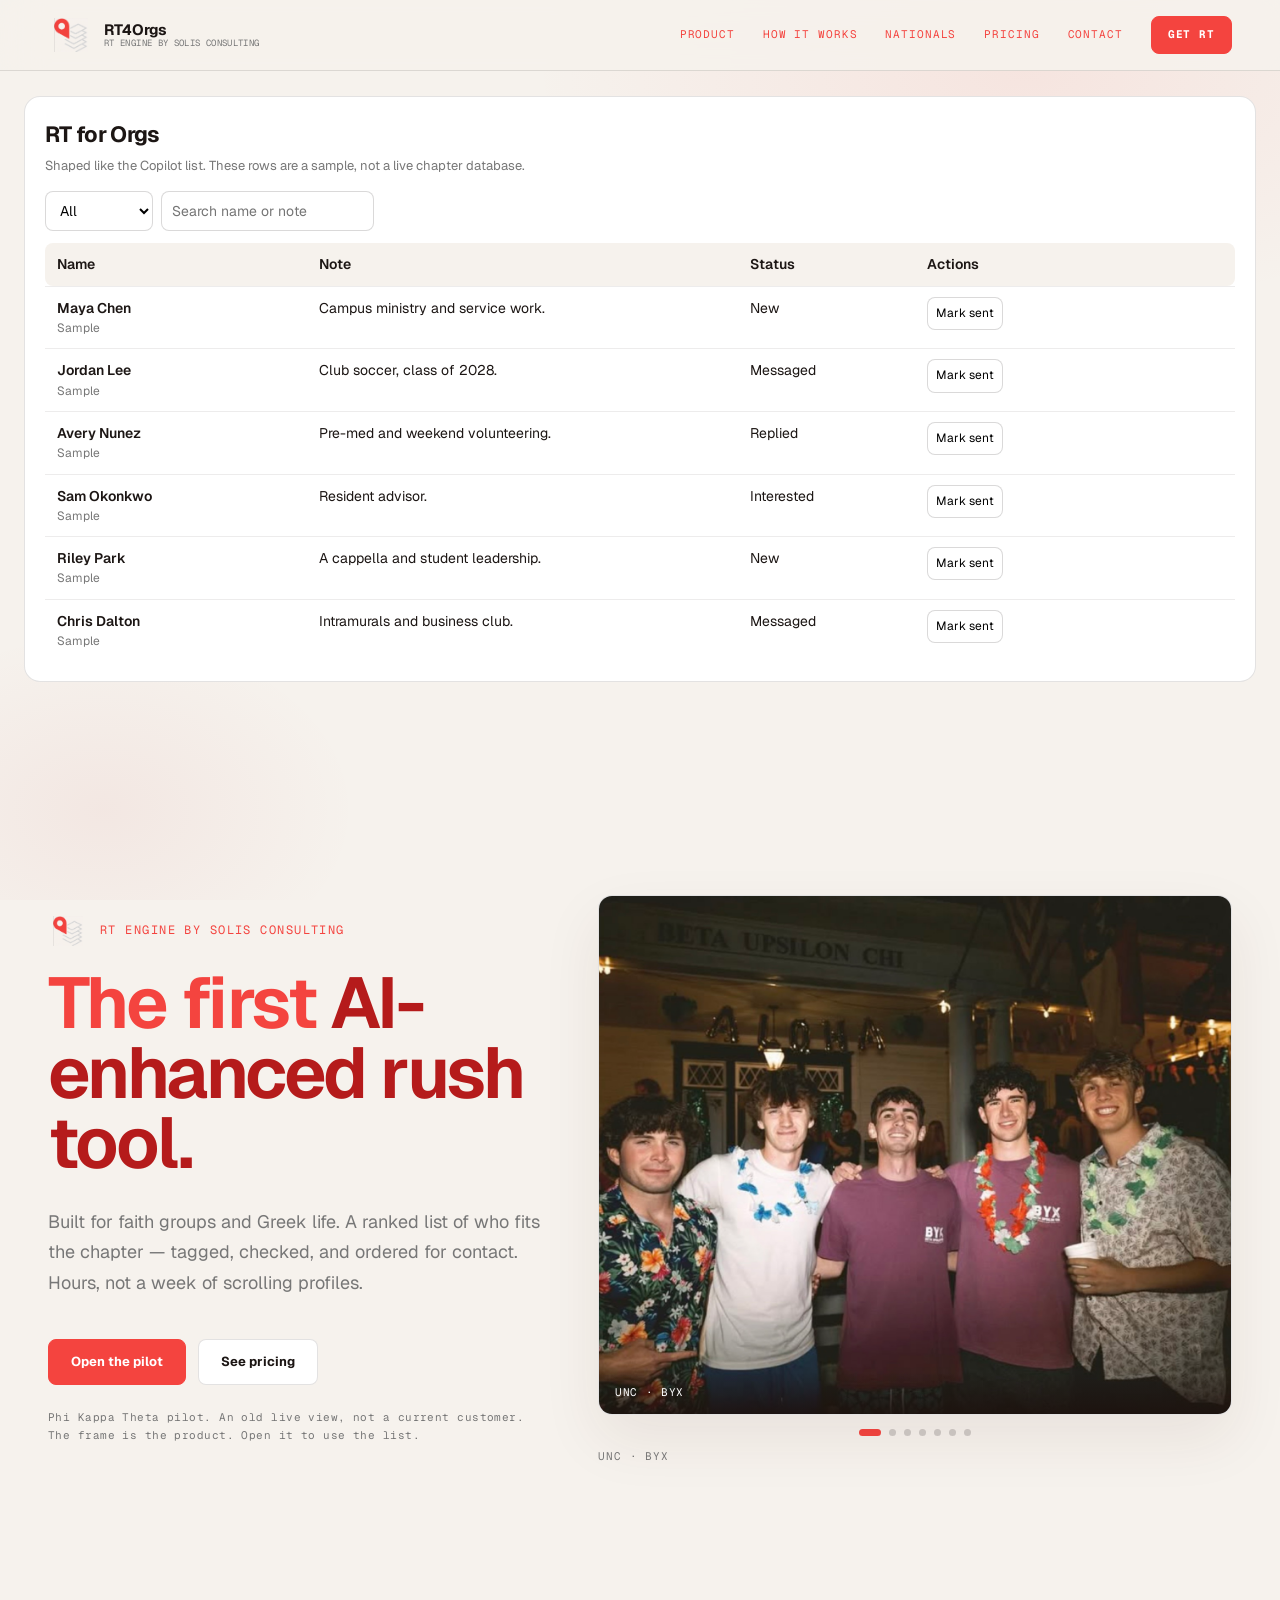
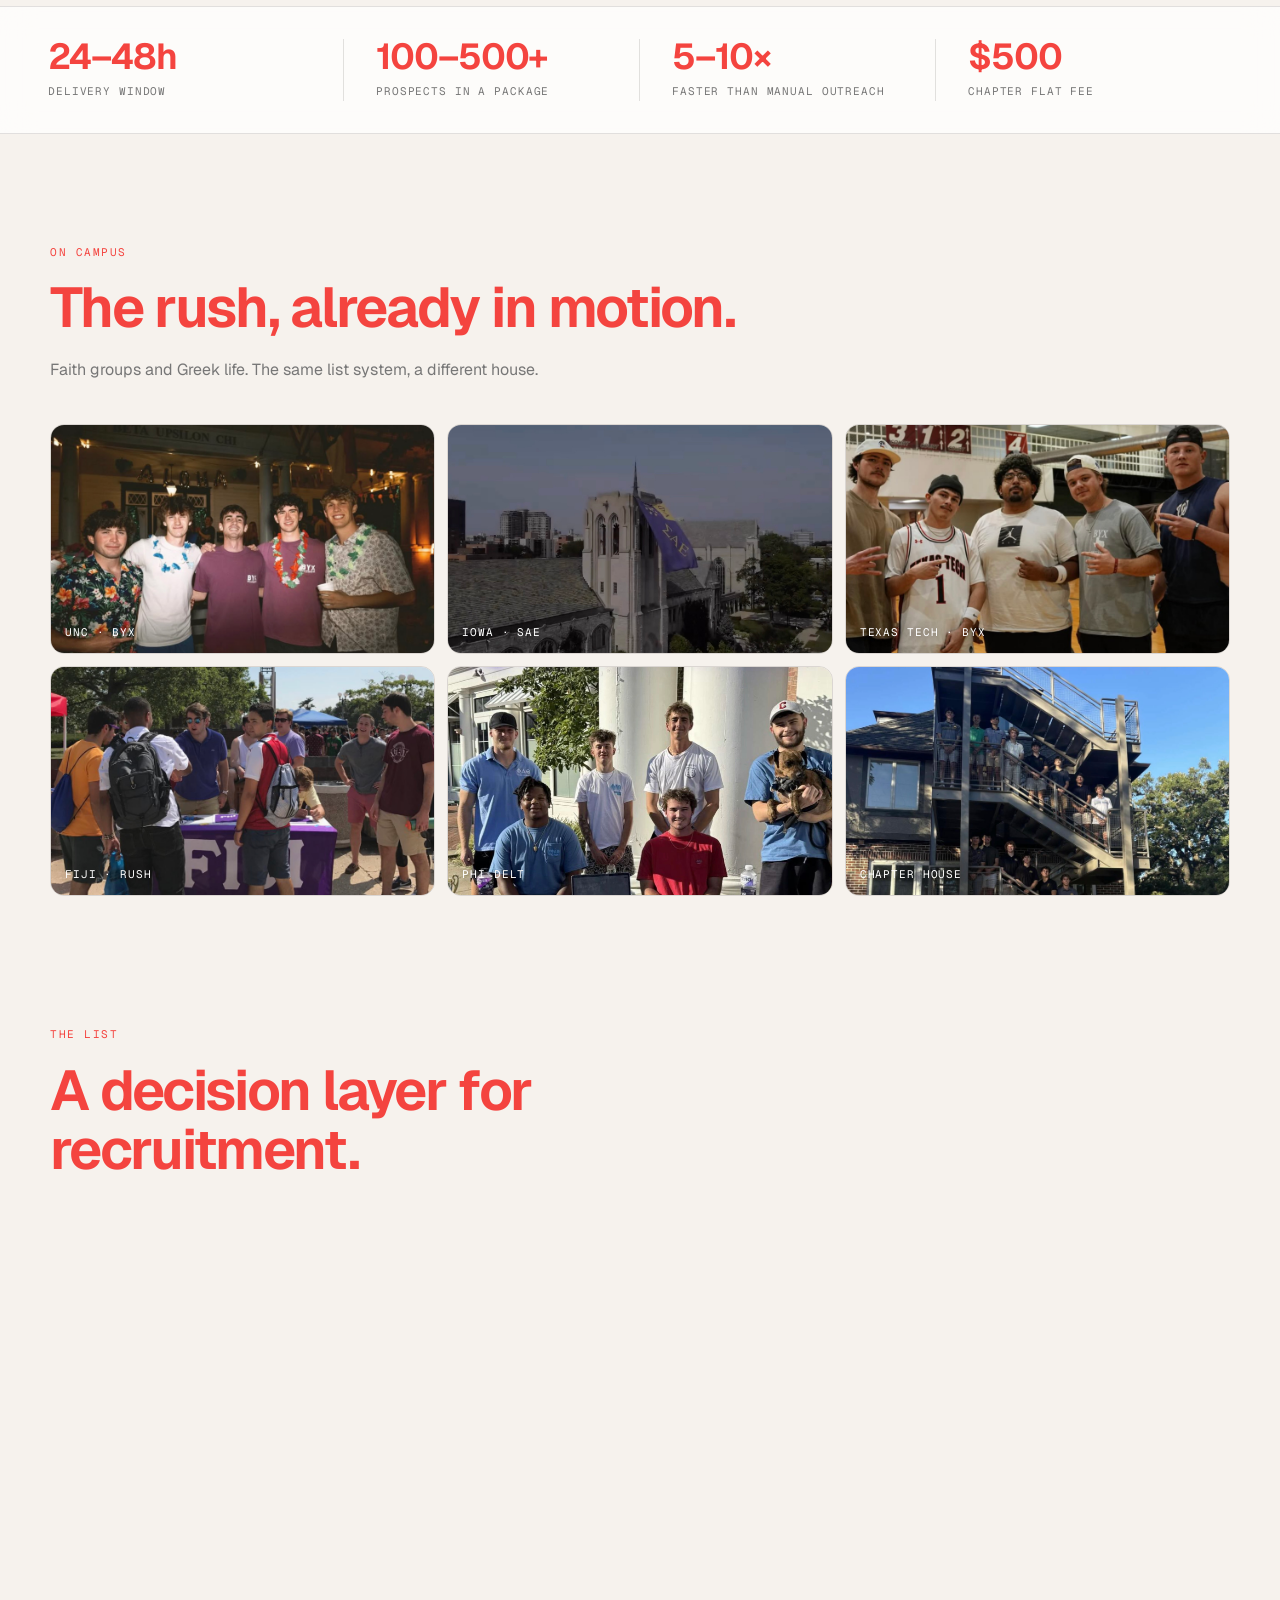
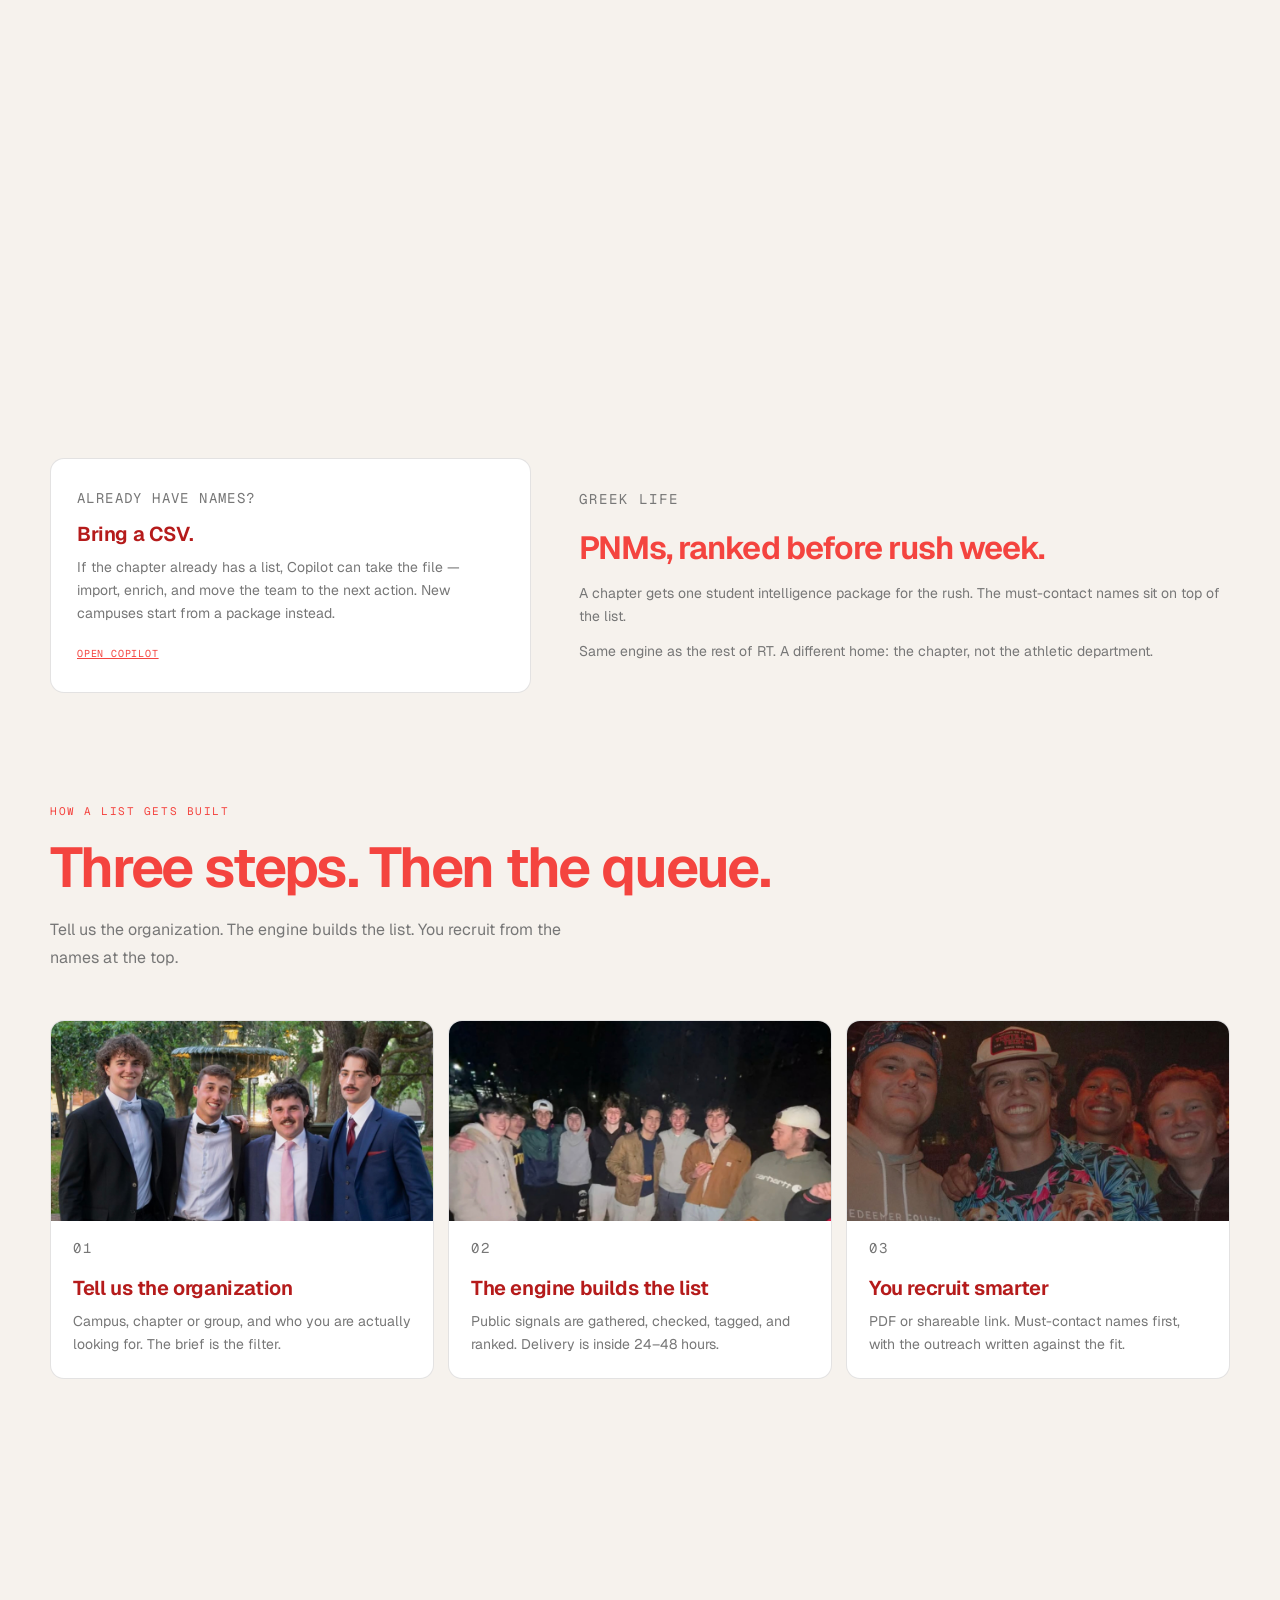
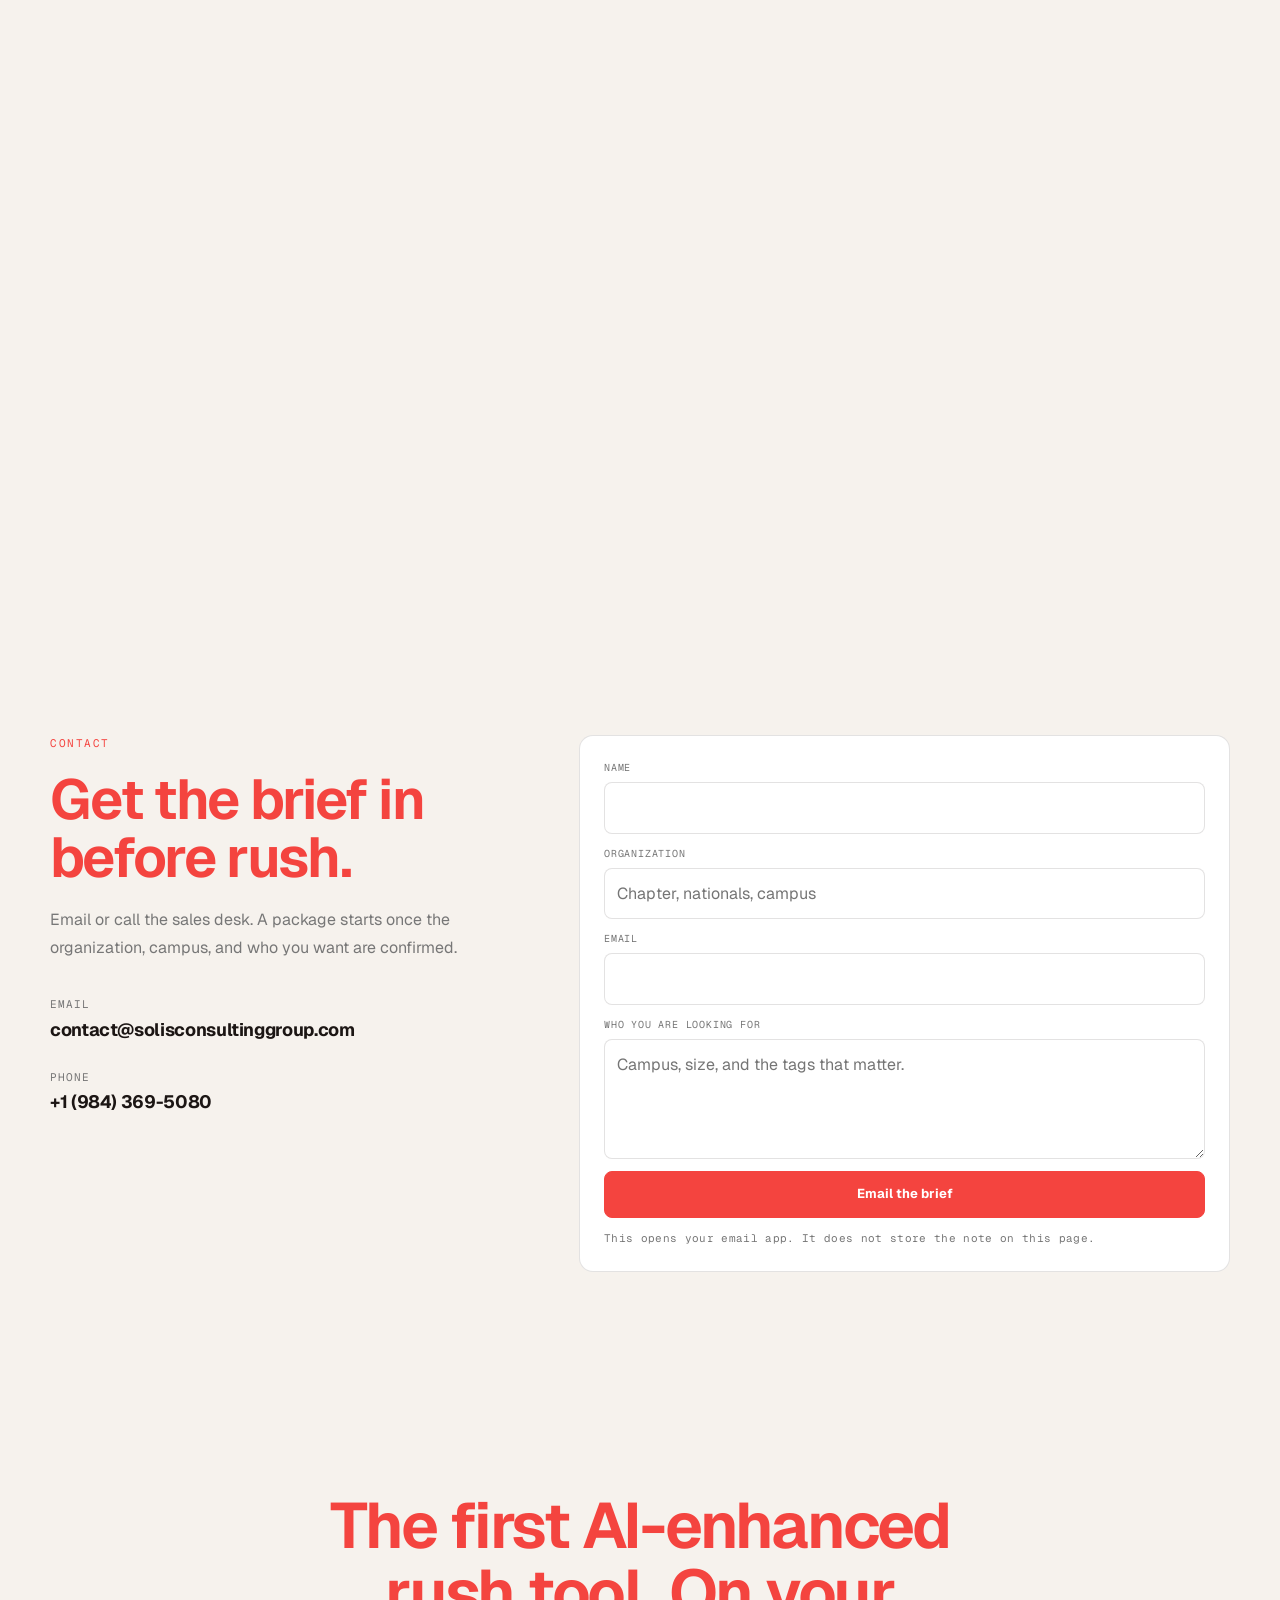
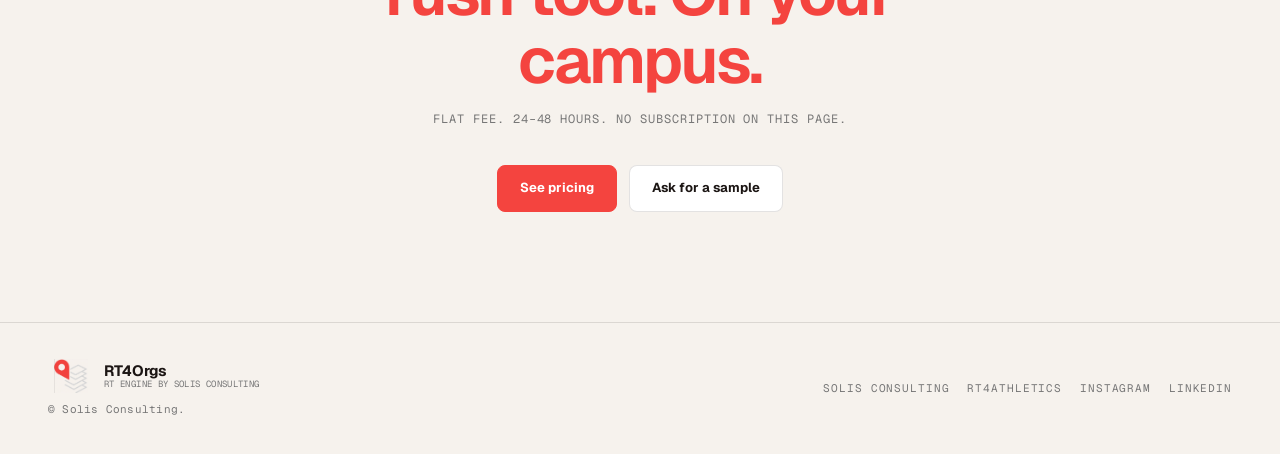
==== commit d0d6b0f8: "Open RT4Orgs on a Copilot-shaped sample list. Co-authored-by: Cursor <cursoragent@cursor.com>" ====
--- a/index.html
+++ b/index.html
@@ -19,6 +19,7 @@
   <link rel="preconnect" href="https://fonts.gstatic.com" crossorigin>
   <link href="https://fonts.googleapis.com/css2?family=Geist:wght@400;500;600;700&family=Geist+Mono:wght@400;500;600&display=swap" rel="stylesheet">
   <link rel="stylesheet" href="assets/css/site.css">
+  <link rel="stylesheet" href="assets/css/demo.css?v=1">
 </head>
 <body>
   <nav class="site-nav">
@@ -41,6 +42,31 @@
   </nav>
 
   <main id="top">
+    <section class="wire" aria-label="Live wire demo">
+      <div class="wire-top">
+        <div>
+          <h2>RT for Orgs</h2>
+          <p>Shaped like the Copilot list. These rows are a sample, not a live chapter database.</p>
+        </div>
+      </div>
+      <div class="wire-tools">
+        <select data-wire-status>
+          <option value="all">All</option>
+          <option value="new">New</option>
+          <option value="messaged">Messaged</option>
+          <option value="replied">Replied</option>
+          <option value="interested">Interested</option>
+        </select>
+        <input data-wire-search type="search" placeholder="Search name or note">
+      </div>
+      <div class="wire-head-row"><div>Name</div><div>Note</div><div>Status</div><div>Actions</div></div>
+      <div class="wire-row" data-prospect="new"><div><div class="wire-handle">Maya Chen</div><div class="wire-meta">Sample</div></div><div>Campus ministry and service work.</div><div data-status>New</div><div><button type="button" data-mark>Mark sent</button></div></div>
+      <div class="wire-row" data-prospect="messaged"><div><div class="wire-handle">Jordan Lee</div><div class="wire-meta">Sample</div></div><div>Club soccer, class of 2028.</div><div data-status>Messaged</div><div><button type="button" data-mark>Mark sent</button></div></div>
+      <div class="wire-row" data-prospect="replied"><div><div class="wire-handle">Avery Nunez</div><div class="wire-meta">Sample</div></div><div>Pre-med and weekend volunteering.</div><div data-status>Replied</div><div><button type="button" data-mark>Mark sent</button></div></div>
+      <div class="wire-row" data-prospect="interested"><div><div class="wire-handle">Sam Okonkwo</div><div class="wire-meta">Sample</div></div><div>Resident advisor.</div><div data-status>Interested</div><div><button type="button" data-mark>Mark sent</button></div></div>
+      <div class="wire-row" data-prospect="new"><div><div class="wire-handle">Riley Park</div><div class="wire-meta">Sample</div></div><div>A cappella and student leadership.</div><div data-status>New</div><div><button type="button" data-mark>Mark sent</button></div></div>
+      <div class="wire-row" data-prospect="messaged"><div><div class="wire-handle">Chris Dalton</div><div class="wire-meta">Sample</div></div><div>Intramurals and business club.</div><div data-status>Messaged</div><div><button type="button" data-mark>Mark sent</button></div></div>
+    </section>
     <section id="hero">
       <div class="hero-grid">
         <div>
@@ -397,6 +423,7 @@
     </div>
   </footer>
 
+  <script src="assets/js/demo.js?v=1"></script>
   <script src="assets/js/site.js?v=2"></script>
 </body>
 </html>
--- a/assets/css/demo.css
+++ b/assets/css/demo.css
@@ -0,0 +1,45 @@
+.wire {
+  margin: 96px 24px 24px;
+  background: #fff;
+  border: 1px solid rgba(28, 22, 20, 0.12);
+  border-radius: 16px;
+  padding: 20px;
+  color: #1c1614;
+}
+.wire-top { display: flex; justify-content: space-between; gap: 16px; align-items: center; margin-bottom: 14px; }
+.wire-top h2 { margin: 0; font-size: 22px; letter-spacing: -0.03em; }
+.wire-top p { margin: 4px 0 0; color: #777; font-size: 13px; }
+.wire-tools { display: flex; gap: 8px; flex-wrap: wrap; margin-bottom: 12px; }
+.wire-tools input, .wire-tools select, .wire-tools button {
+  font: inherit;
+  font-size: 14px;
+  border: 1px solid rgba(28, 22, 20, 0.16);
+  border-radius: 8px;
+  padding: 8px 10px;
+  background: #fff;
+}
+.wire-tools button { cursor: pointer; }
+.wire-row, .wire-head-row {
+  display: grid;
+  grid-template-columns: 1.2fr 2fr 0.8fr 1.4fr;
+  gap: 8px;
+  padding: 10px 12px;
+  font-size: 14px;
+}
+.wire-head-row { background: #f6f2ed; font-weight: 600; border-radius: 8px; }
+.wire-row { border-top: 1px solid rgba(28, 22, 20, 0.08); }
+.wire-row button {
+  font: inherit;
+  font-size: 12px;
+  border: 1px solid rgba(28, 22, 20, 0.16);
+  background: #fff;
+  border-radius: 8px;
+  padding: 6px 8px;
+  cursor: pointer;
+}
+.wire-row button.is-sent { background: #f4443f; color: #fff; border-color: #f4443f; }
+.wire-handle { font-weight: 600; }
+.wire-meta { color: #777; font-size: 12px; }
+@media (max-width: 800px) {
+  .wire-row, .wire-head-row { grid-template-columns: 1fr; }
+}
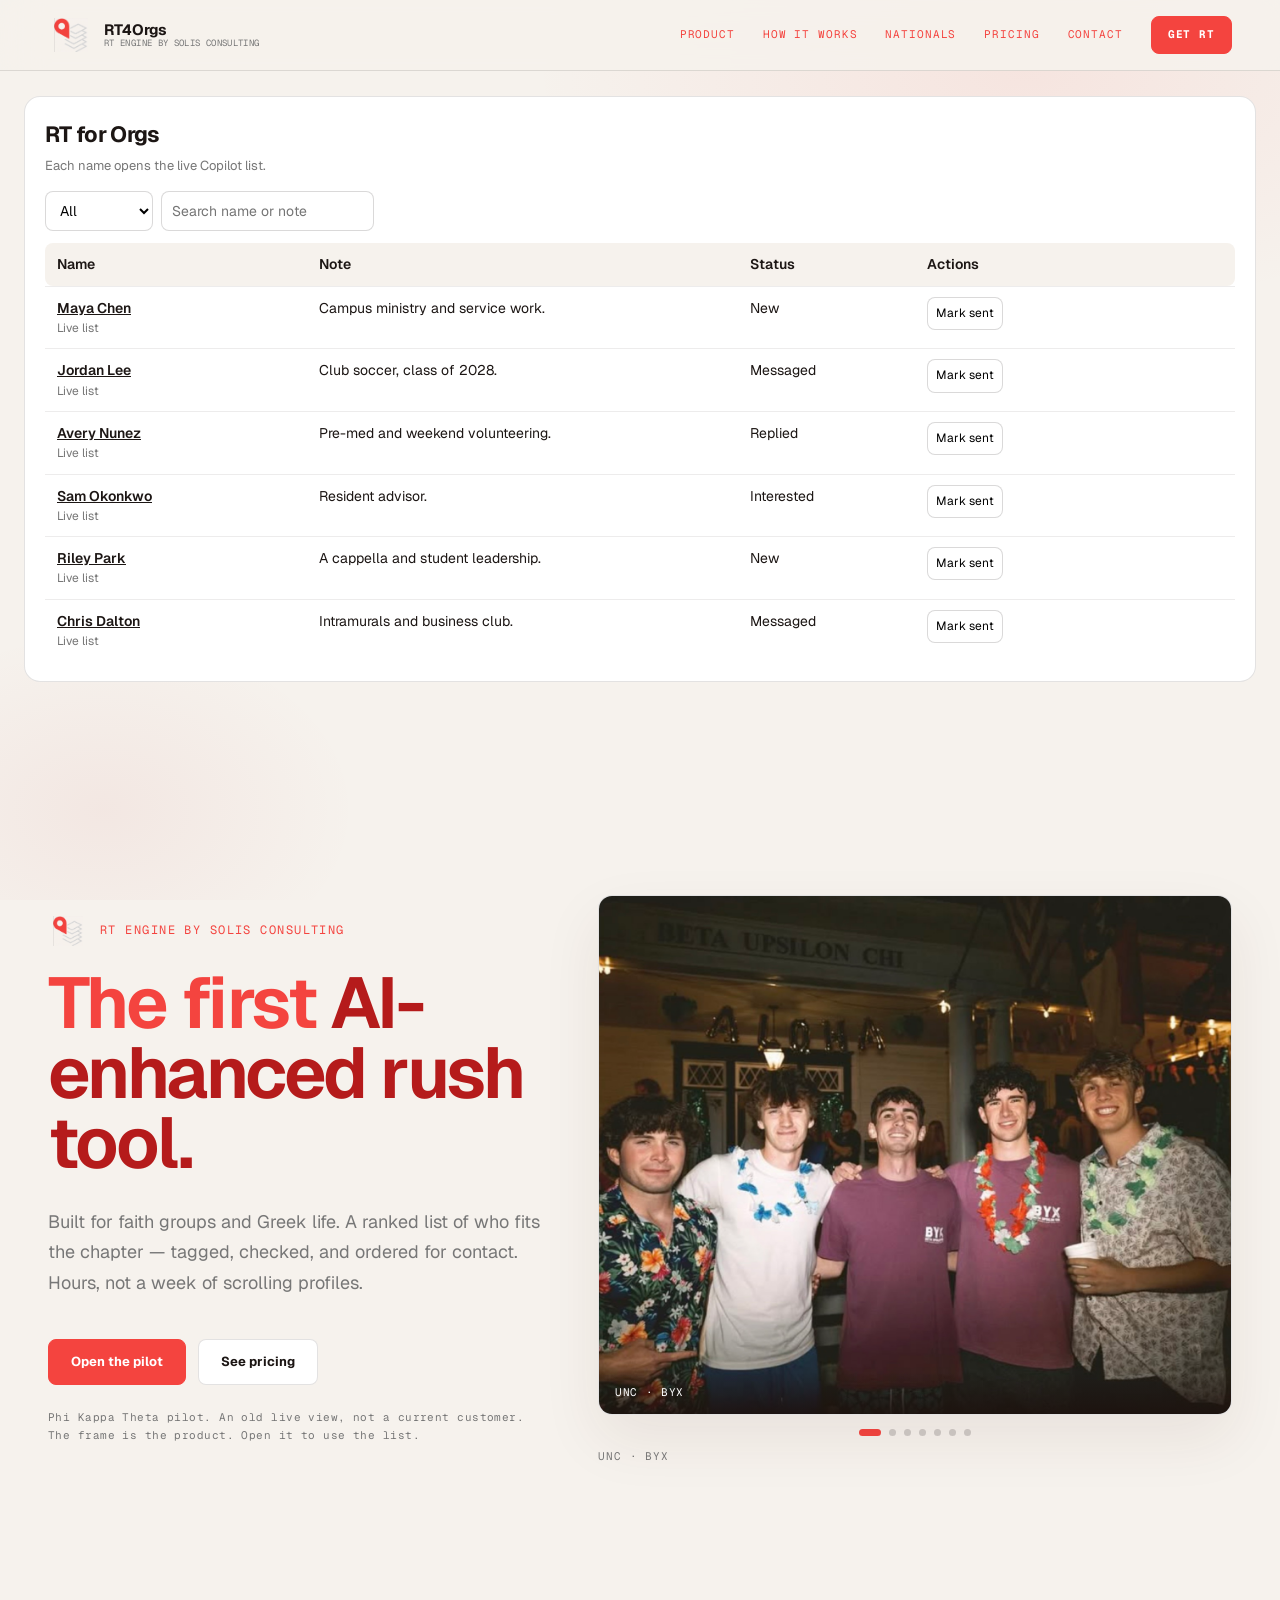
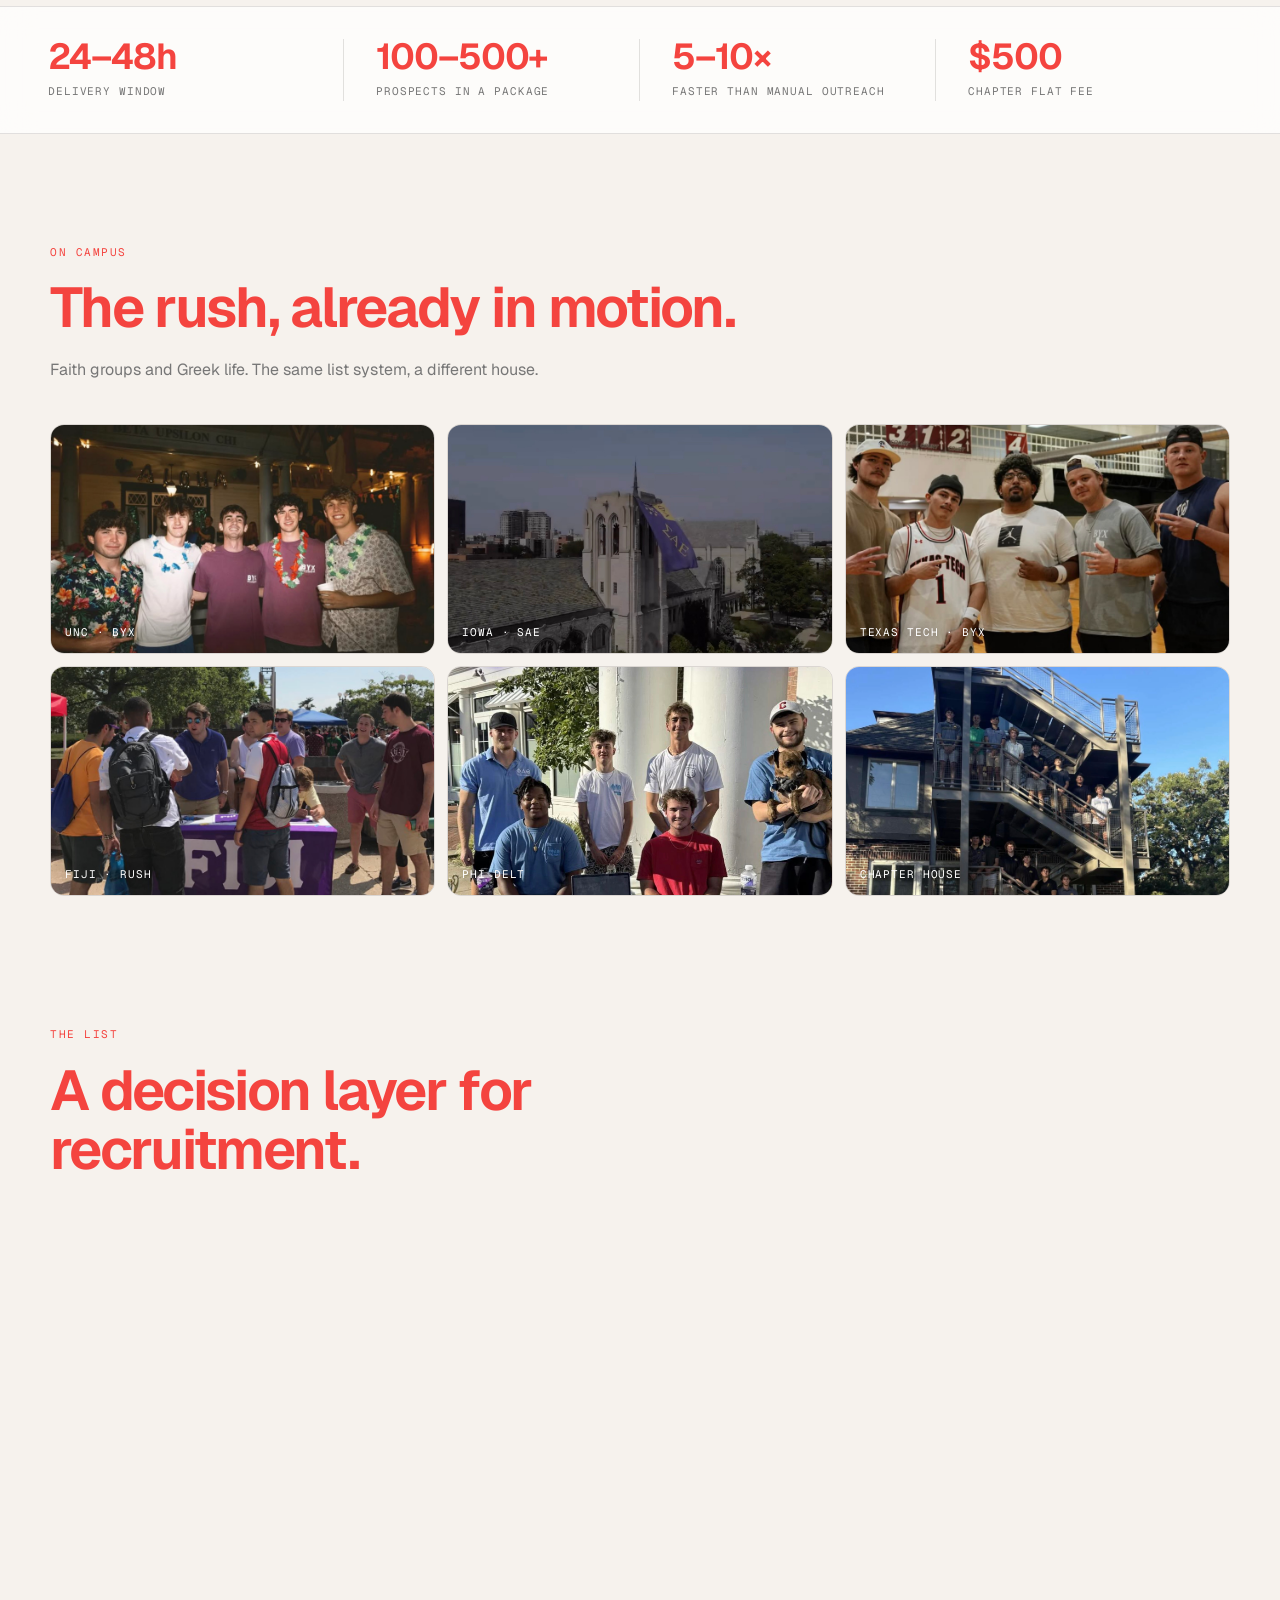
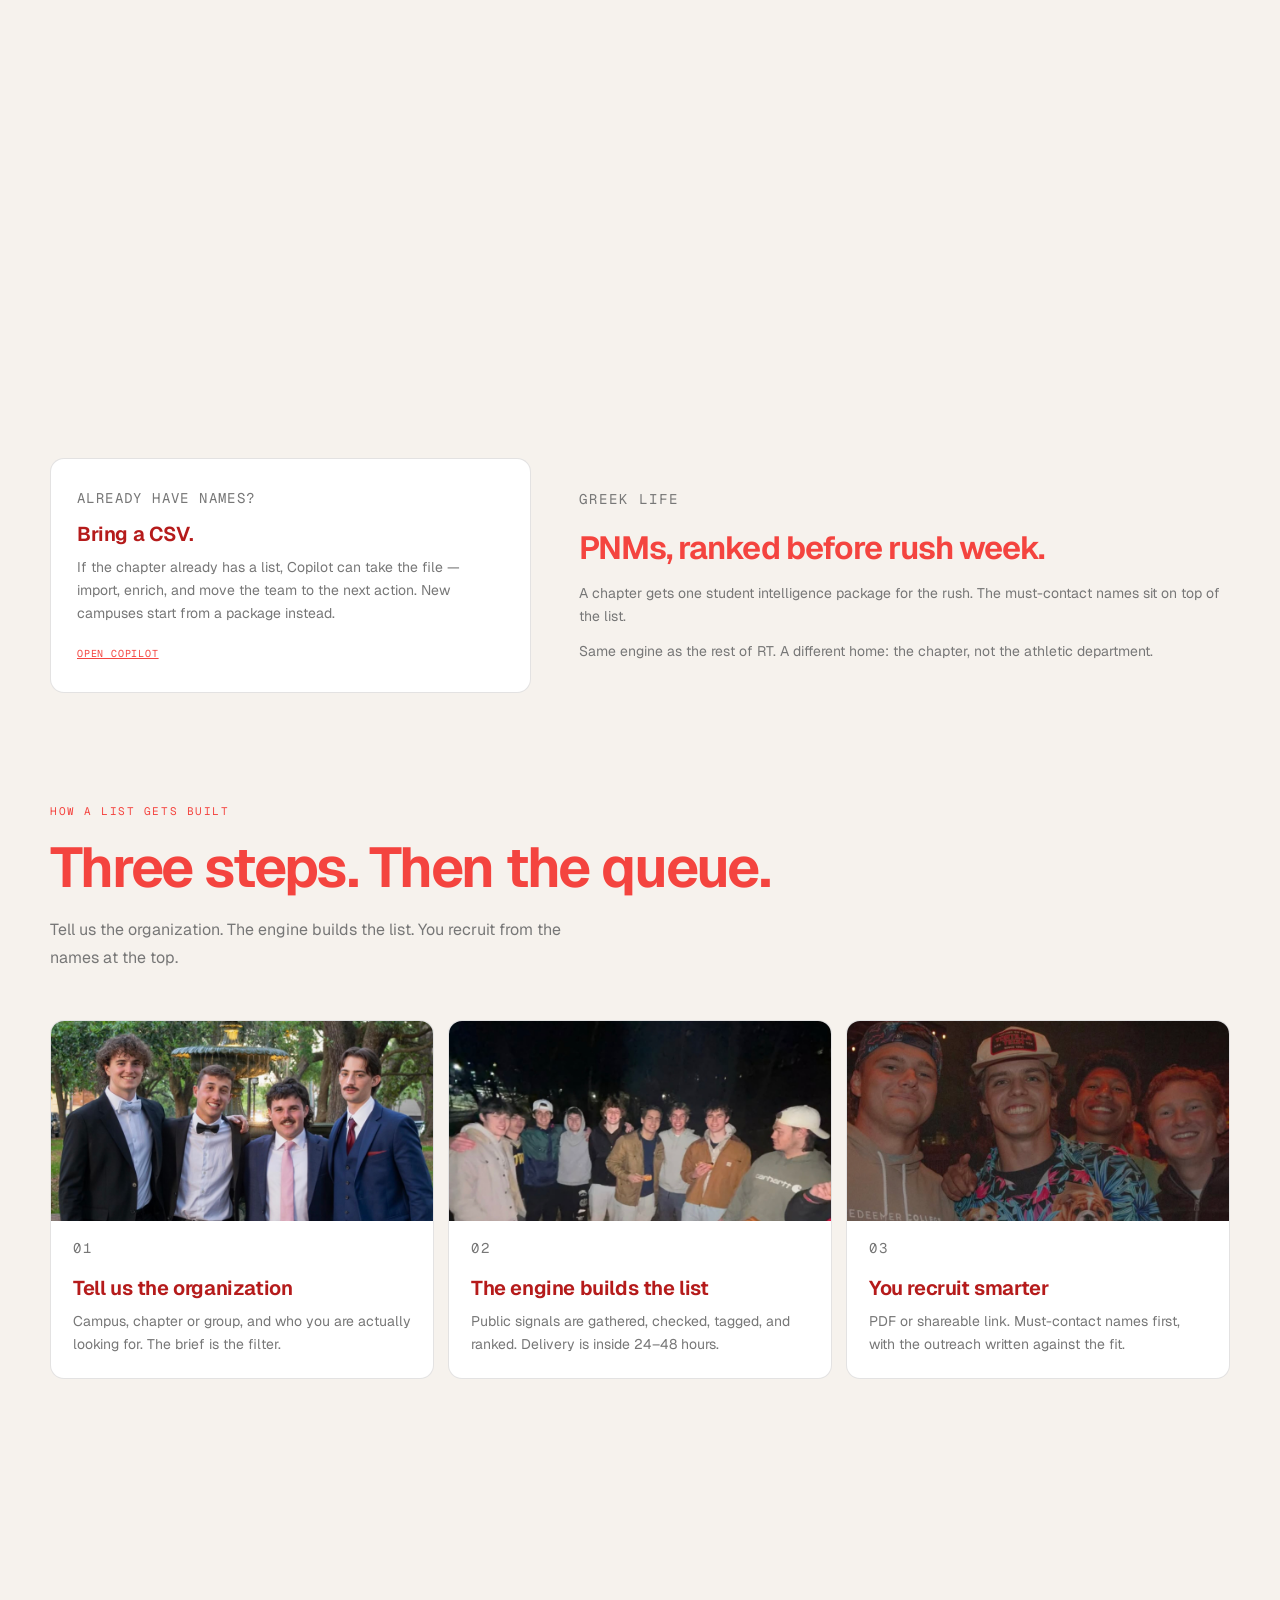
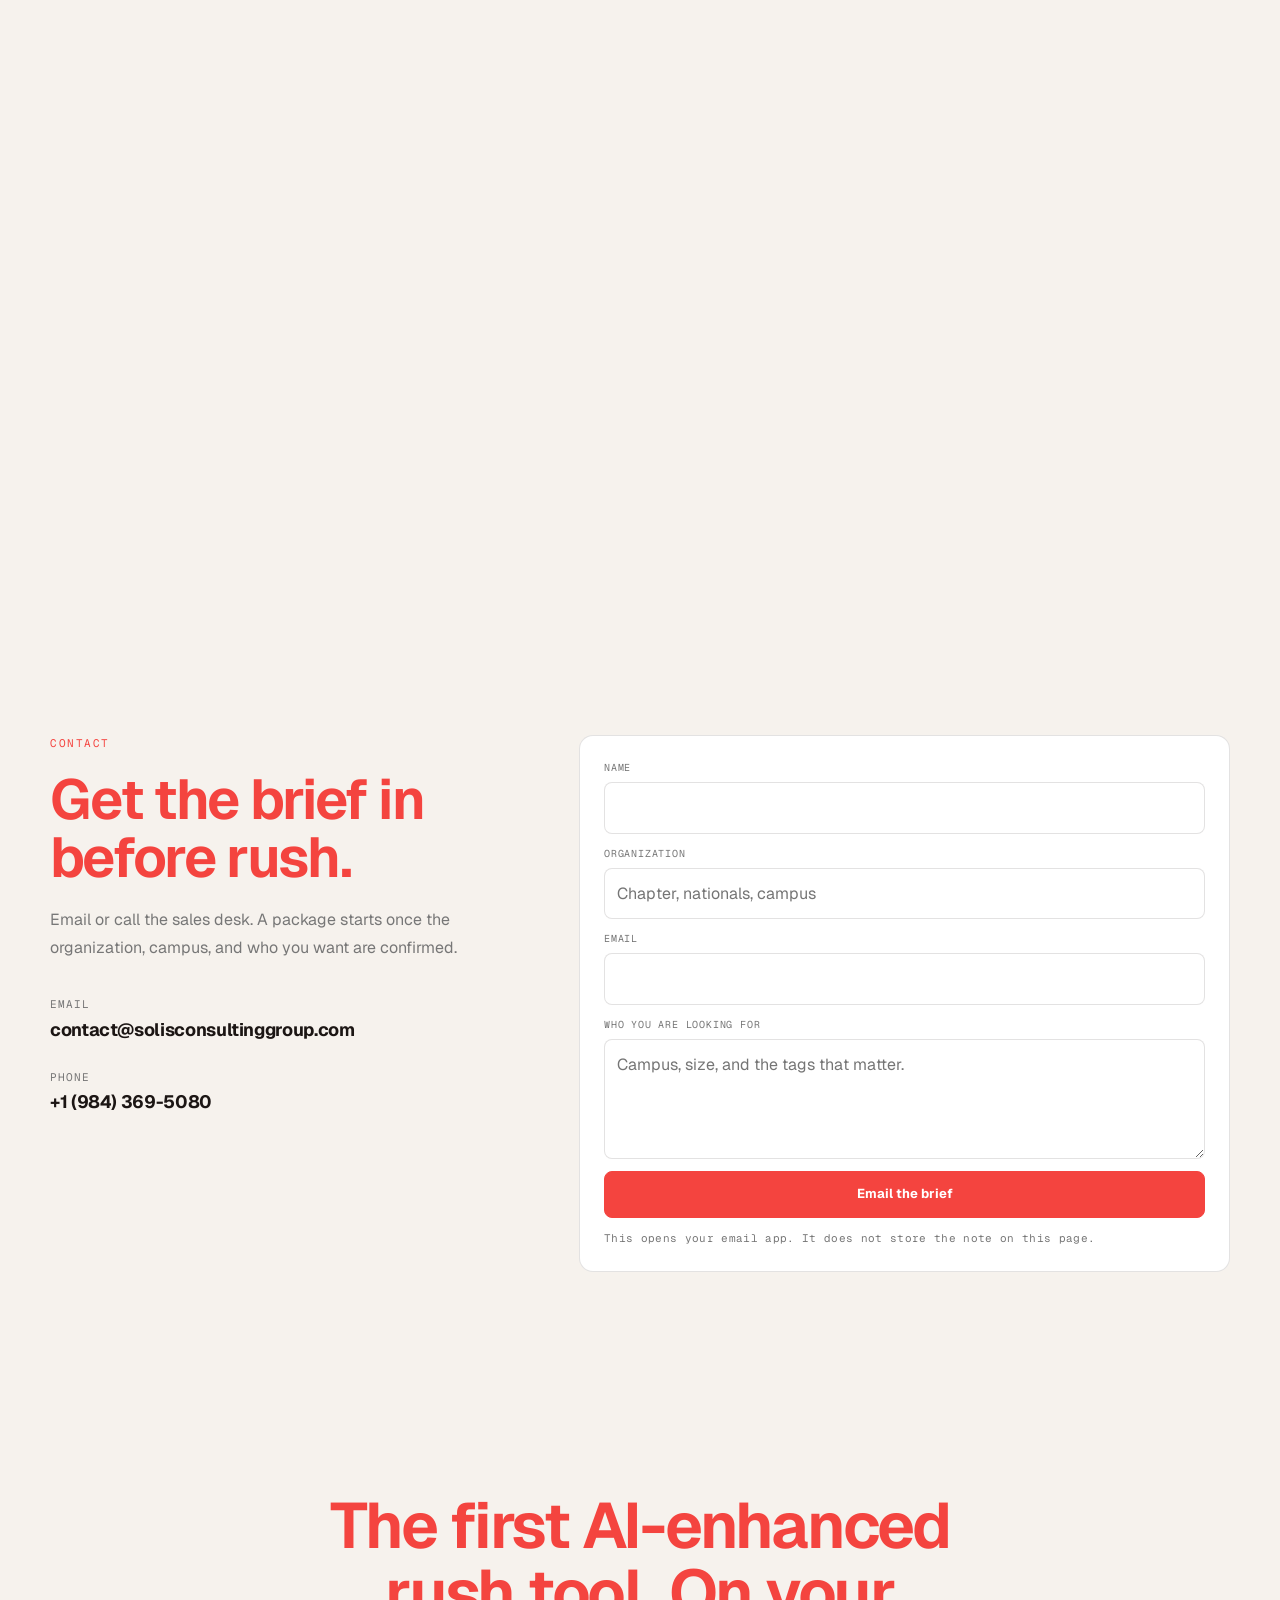
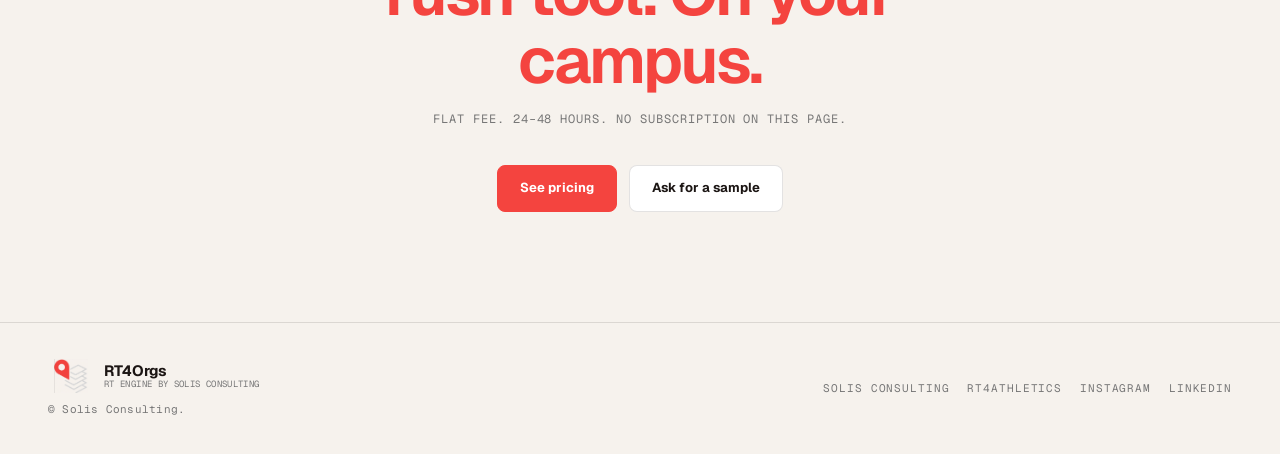
==== commit b71d34f8: "Link the Orgs sample names to the live Copilot list. Co-authored-by: Cursor <cursoragent@cursor.com>" ====
--- a/index.html
+++ b/index.html
@@ -46,7 +46,7 @@
       <div class="wire-top">
         <div>
           <h2>RT for Orgs</h2>
-          <p>Shaped like the Copilot list. These rows are a sample, not a live chapter database.</p>
+          <p>Each name opens the live Copilot list.</p>
         </div>
       </div>
       <div class="wire-tools">
@@ -60,12 +60,12 @@
         <input data-wire-search type="search" placeholder="Search name or note">
       </div>
       <div class="wire-head-row"><div>Name</div><div>Note</div><div>Status</div><div>Actions</div></div>
-      <div class="wire-row" data-prospect="new"><div><div class="wire-handle">Maya Chen</div><div class="wire-meta">Sample</div></div><div>Campus ministry and service work.</div><div data-status>New</div><div><button type="button" data-mark>Mark sent</button></div></div>
-      <div class="wire-row" data-prospect="messaged"><div><div class="wire-handle">Jordan Lee</div><div class="wire-meta">Sample</div></div><div>Club soccer, class of 2028.</div><div data-status>Messaged</div><div><button type="button" data-mark>Mark sent</button></div></div>
-      <div class="wire-row" data-prospect="replied"><div><div class="wire-handle">Avery Nunez</div><div class="wire-meta">Sample</div></div><div>Pre-med and weekend volunteering.</div><div data-status>Replied</div><div><button type="button" data-mark>Mark sent</button></div></div>
-      <div class="wire-row" data-prospect="interested"><div><div class="wire-handle">Sam Okonkwo</div><div class="wire-meta">Sample</div></div><div>Resident advisor.</div><div data-status>Interested</div><div><button type="button" data-mark>Mark sent</button></div></div>
-      <div class="wire-row" data-prospect="new"><div><div class="wire-handle">Riley Park</div><div class="wire-meta">Sample</div></div><div>A cappella and student leadership.</div><div data-status>New</div><div><button type="button" data-mark>Mark sent</button></div></div>
-      <div class="wire-row" data-prospect="messaged"><div><div class="wire-handle">Chris Dalton</div><div class="wire-meta">Sample</div></div><div>Intramurals and business club.</div><div data-status>Messaged</div><div><button type="button" data-mark>Mark sent</button></div></div>
+      <div class="wire-row" data-prospect="new"><div><a class="wire-handle" href="https://recruitecture-api-production.up.railway.app/phi-kappa-theta-pilot">Maya Chen</a><div class="wire-meta">Live list</div></div><div>Campus ministry and service work.</div><div data-status>New</div><div><button type="button" data-mark>Mark sent</button></div></div>
+      <div class="wire-row" data-prospect="messaged"><div><a class="wire-handle" href="https://recruitecture-api-production.up.railway.app/phi-kappa-theta-pilot">Jordan Lee</a><div class="wire-meta">Live list</div></div><div>Club soccer, class of 2028.</div><div data-status>Messaged</div><div><button type="button" data-mark>Mark sent</button></div></div>
+      <div class="wire-row" data-prospect="replied"><div><a class="wire-handle" href="https://recruitecture-api-production.up.railway.app/phi-kappa-theta-pilot">Avery Nunez</a><div class="wire-meta">Live list</div></div><div>Pre-med and weekend volunteering.</div><div data-status>Replied</div><div><button type="button" data-mark>Mark sent</button></div></div>
+      <div class="wire-row" data-prospect="interested"><div><a class="wire-handle" href="https://recruitecture-api-production.up.railway.app/phi-kappa-theta-pilot">Sam Okonkwo</a><div class="wire-meta">Live list</div></div><div>Resident advisor.</div><div data-status>Interested</div><div><button type="button" data-mark>Mark sent</button></div></div>
+      <div class="wire-row" data-prospect="new"><div><a class="wire-handle" href="https://recruitecture-api-production.up.railway.app/phi-kappa-theta-pilot">Riley Park</a><div class="wire-meta">Live list</div></div><div>A cappella and student leadership.</div><div data-status>New</div><div><button type="button" data-mark>Mark sent</button></div></div>
+      <div class="wire-row" data-prospect="messaged"><div><a class="wire-handle" href="https://recruitecture-api-production.up.railway.app/phi-kappa-theta-pilot">Chris Dalton</a><div class="wire-meta">Live list</div></div><div>Intramurals and business club.</div><div data-status>Messaged</div><div><button type="button" data-mark>Mark sent</button></div></div>
     </section>
     <section id="hero">
       <div class="hero-grid">
--- a/assets/css/demo.css
+++ b/assets/css/demo.css
@@ -38,7 +38,7 @@
   cursor: pointer;
 }
 .wire-row button.is-sent { background: #f4443f; color: #fff; border-color: #f4443f; }
-.wire-handle { font-weight: 600; }
+.wire-handle { font-weight: 600; color: inherit; text-decoration: underline; }
 .wire-meta { color: #777; font-size: 12px; }
 @media (max-width: 800px) {
   .wire-row, .wire-head-row { grid-template-columns: 1fr; }
